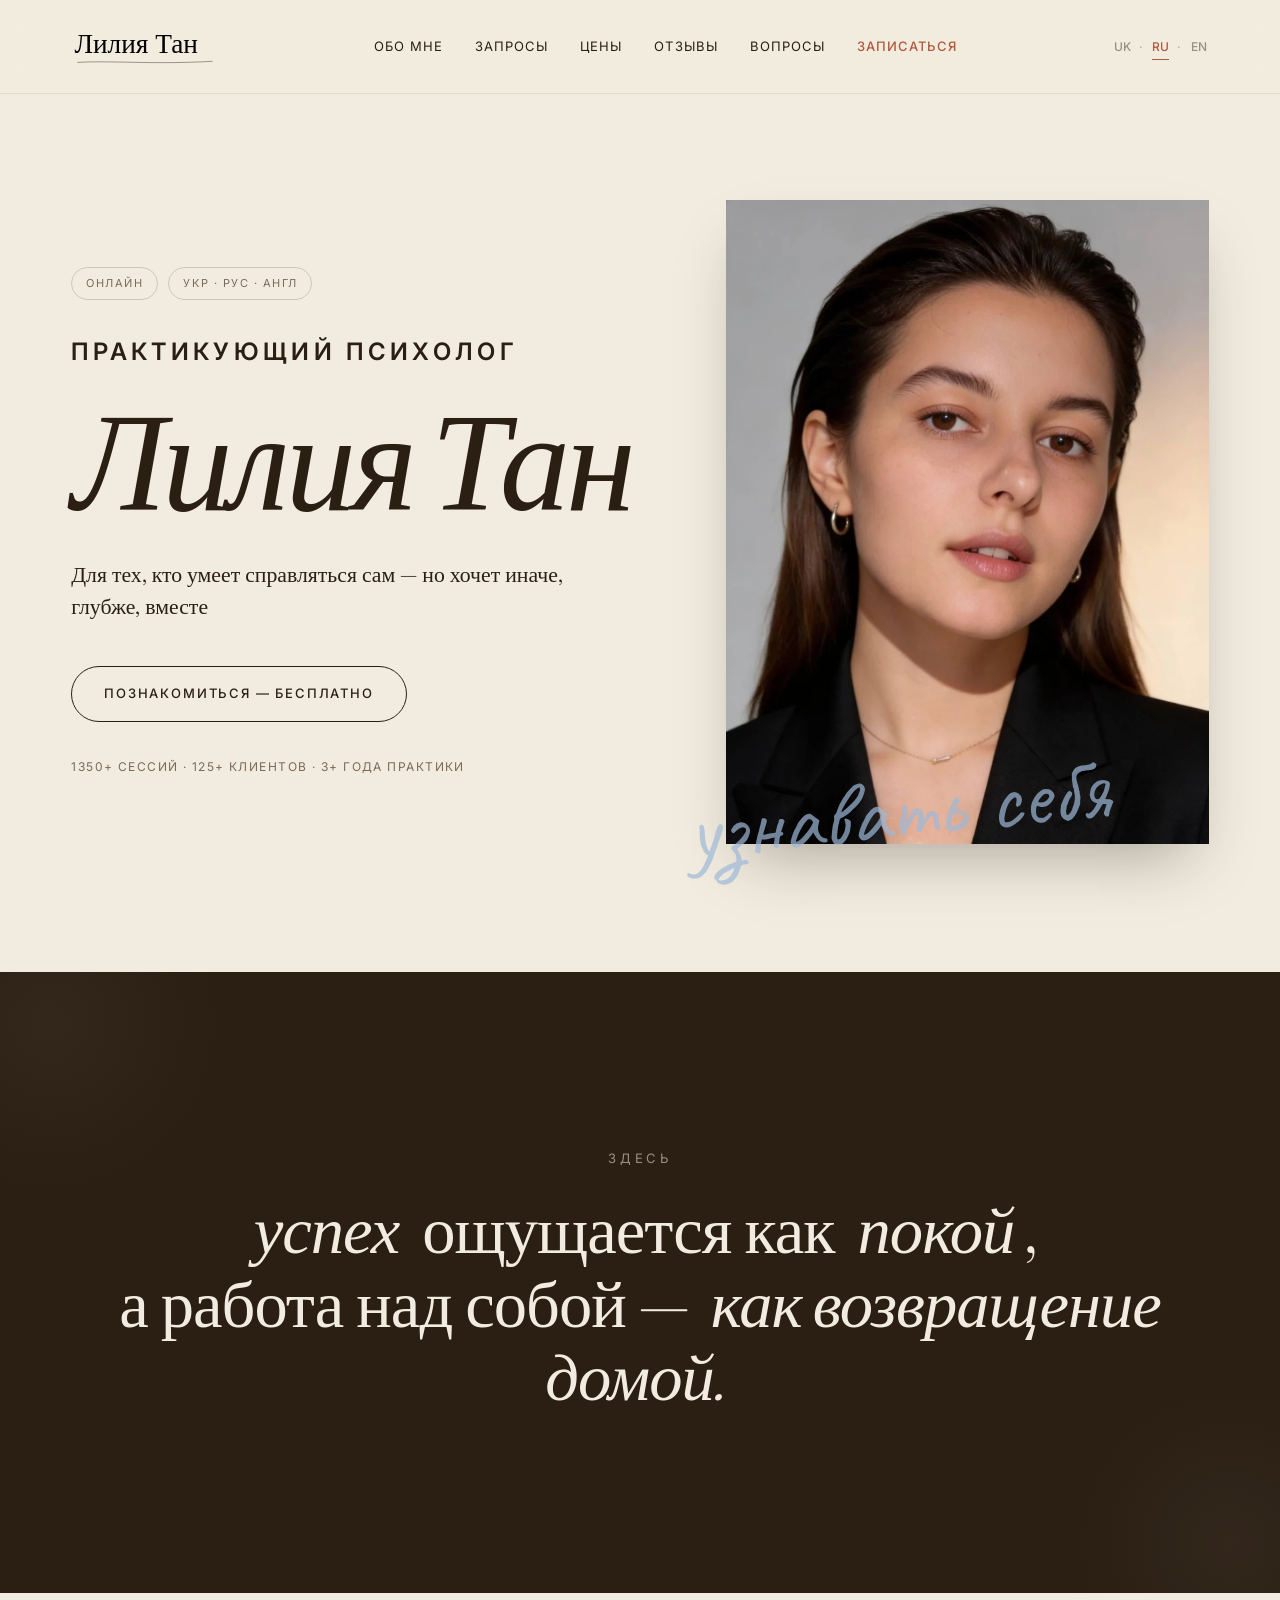
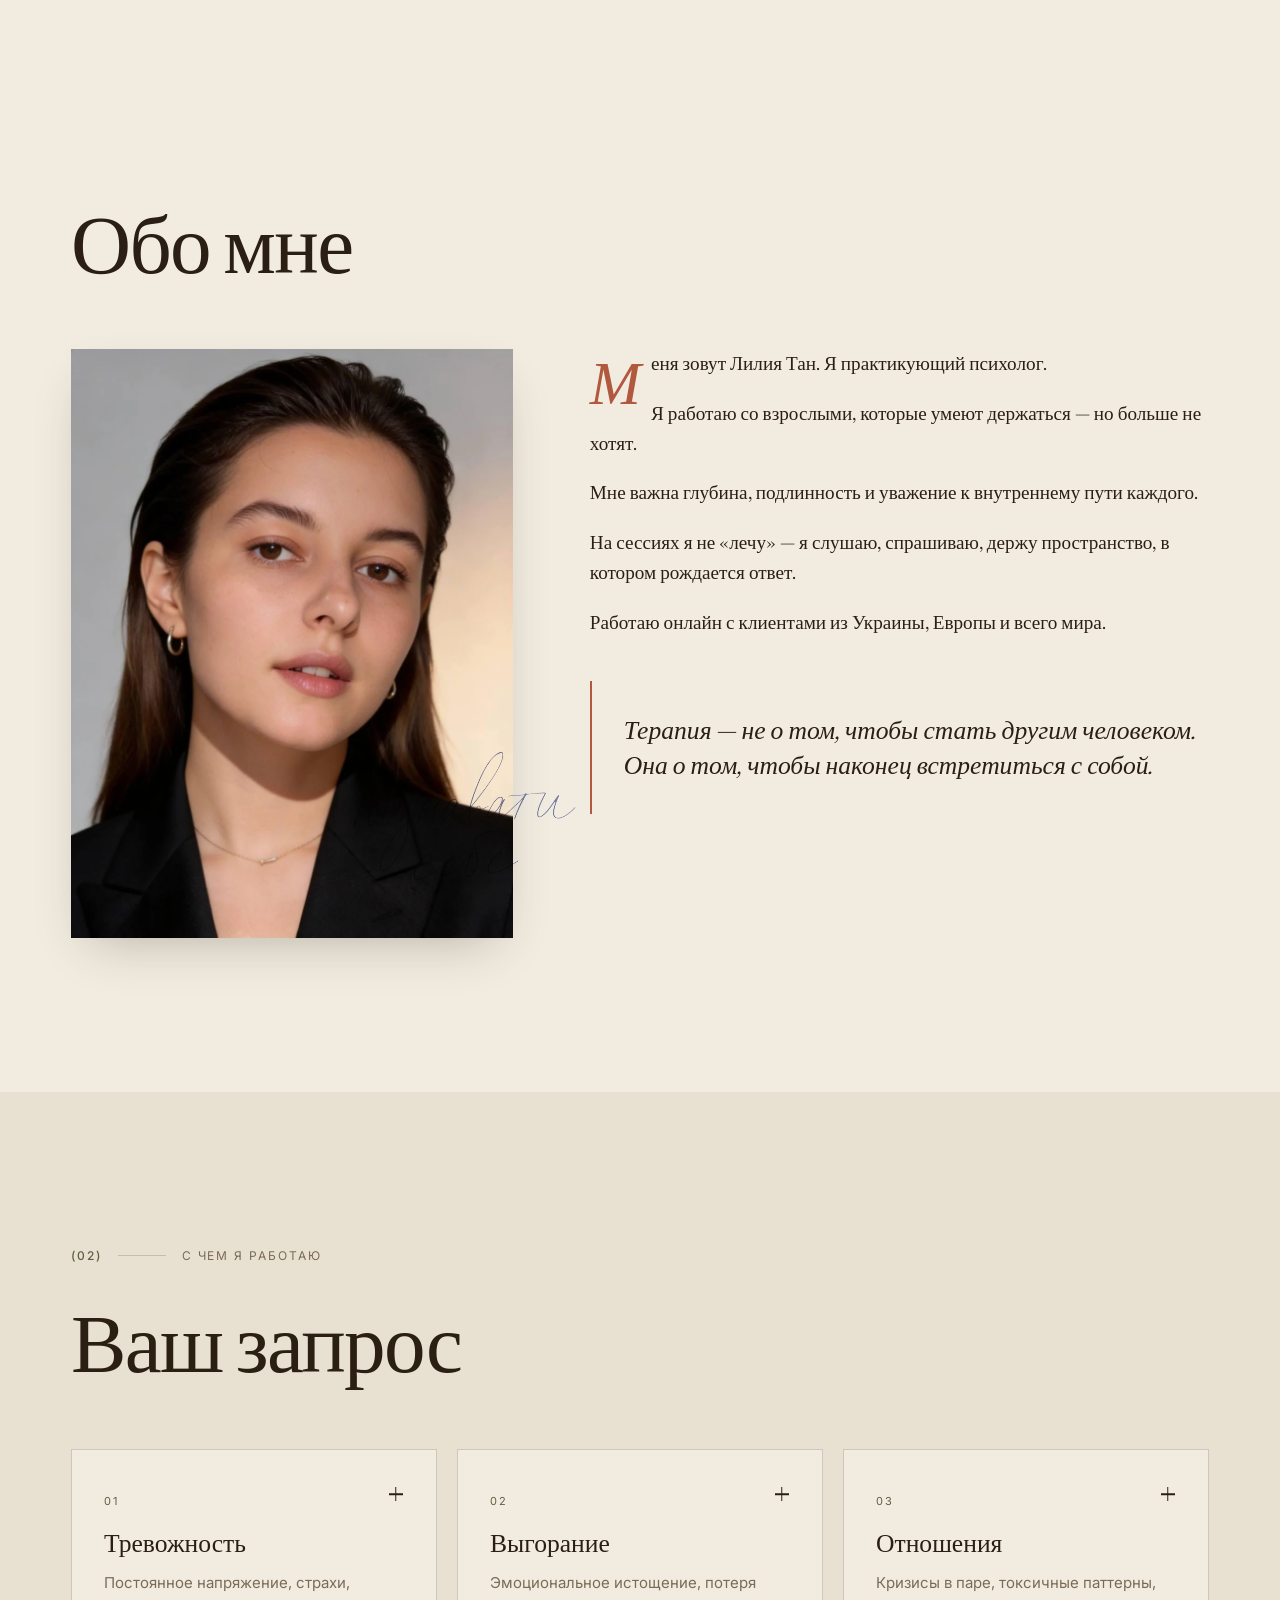
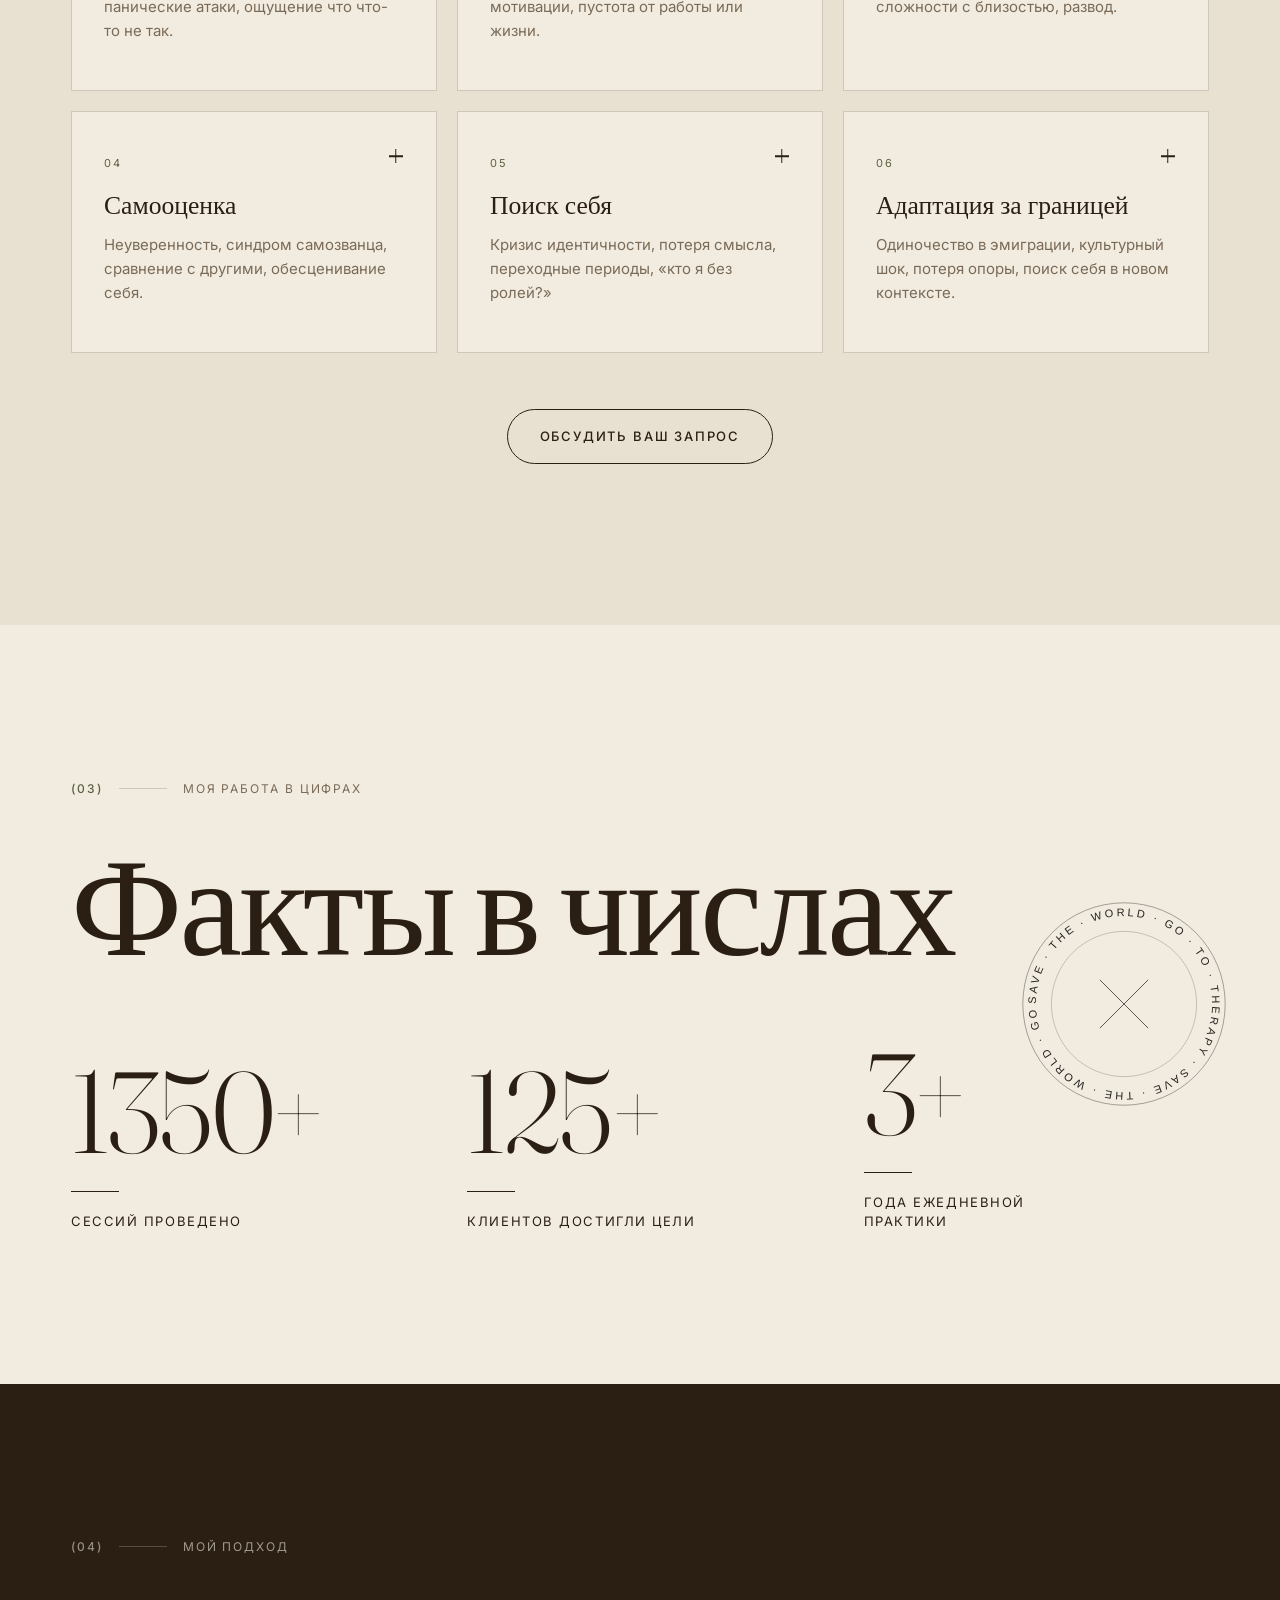
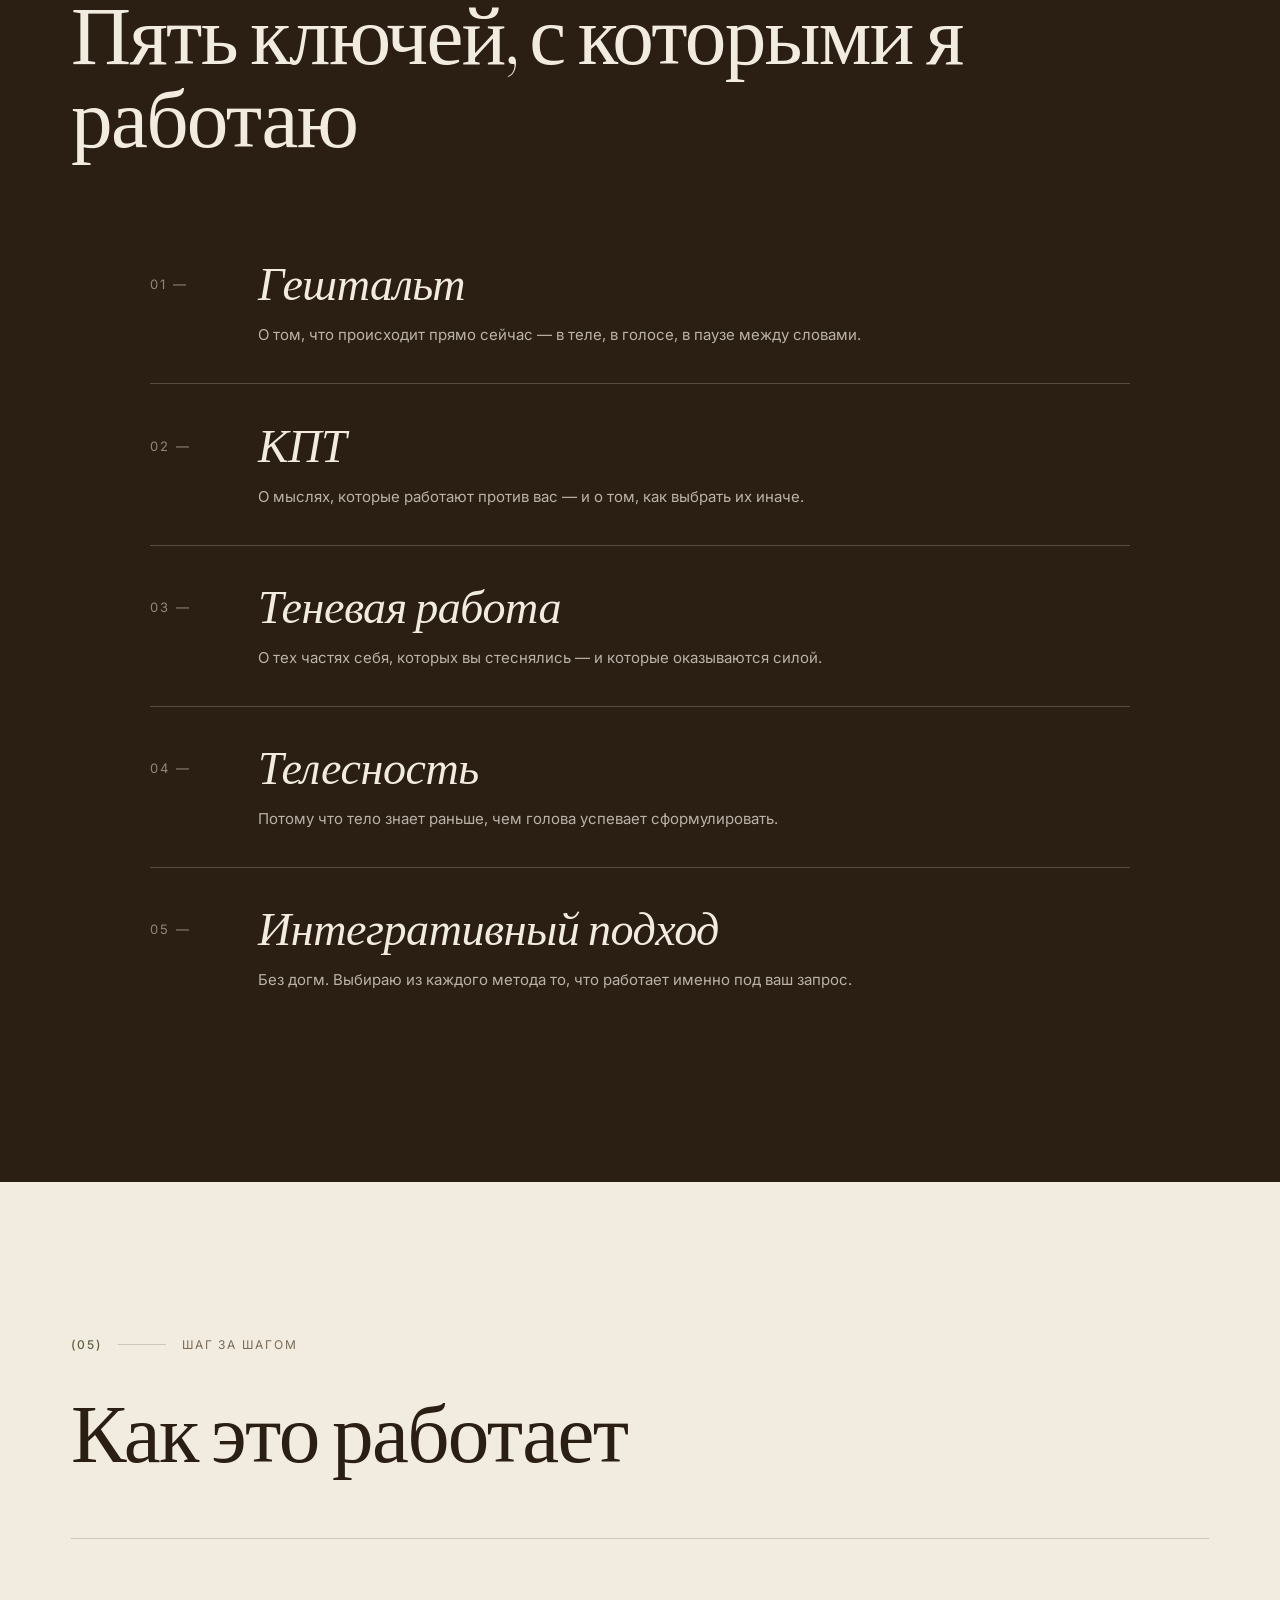
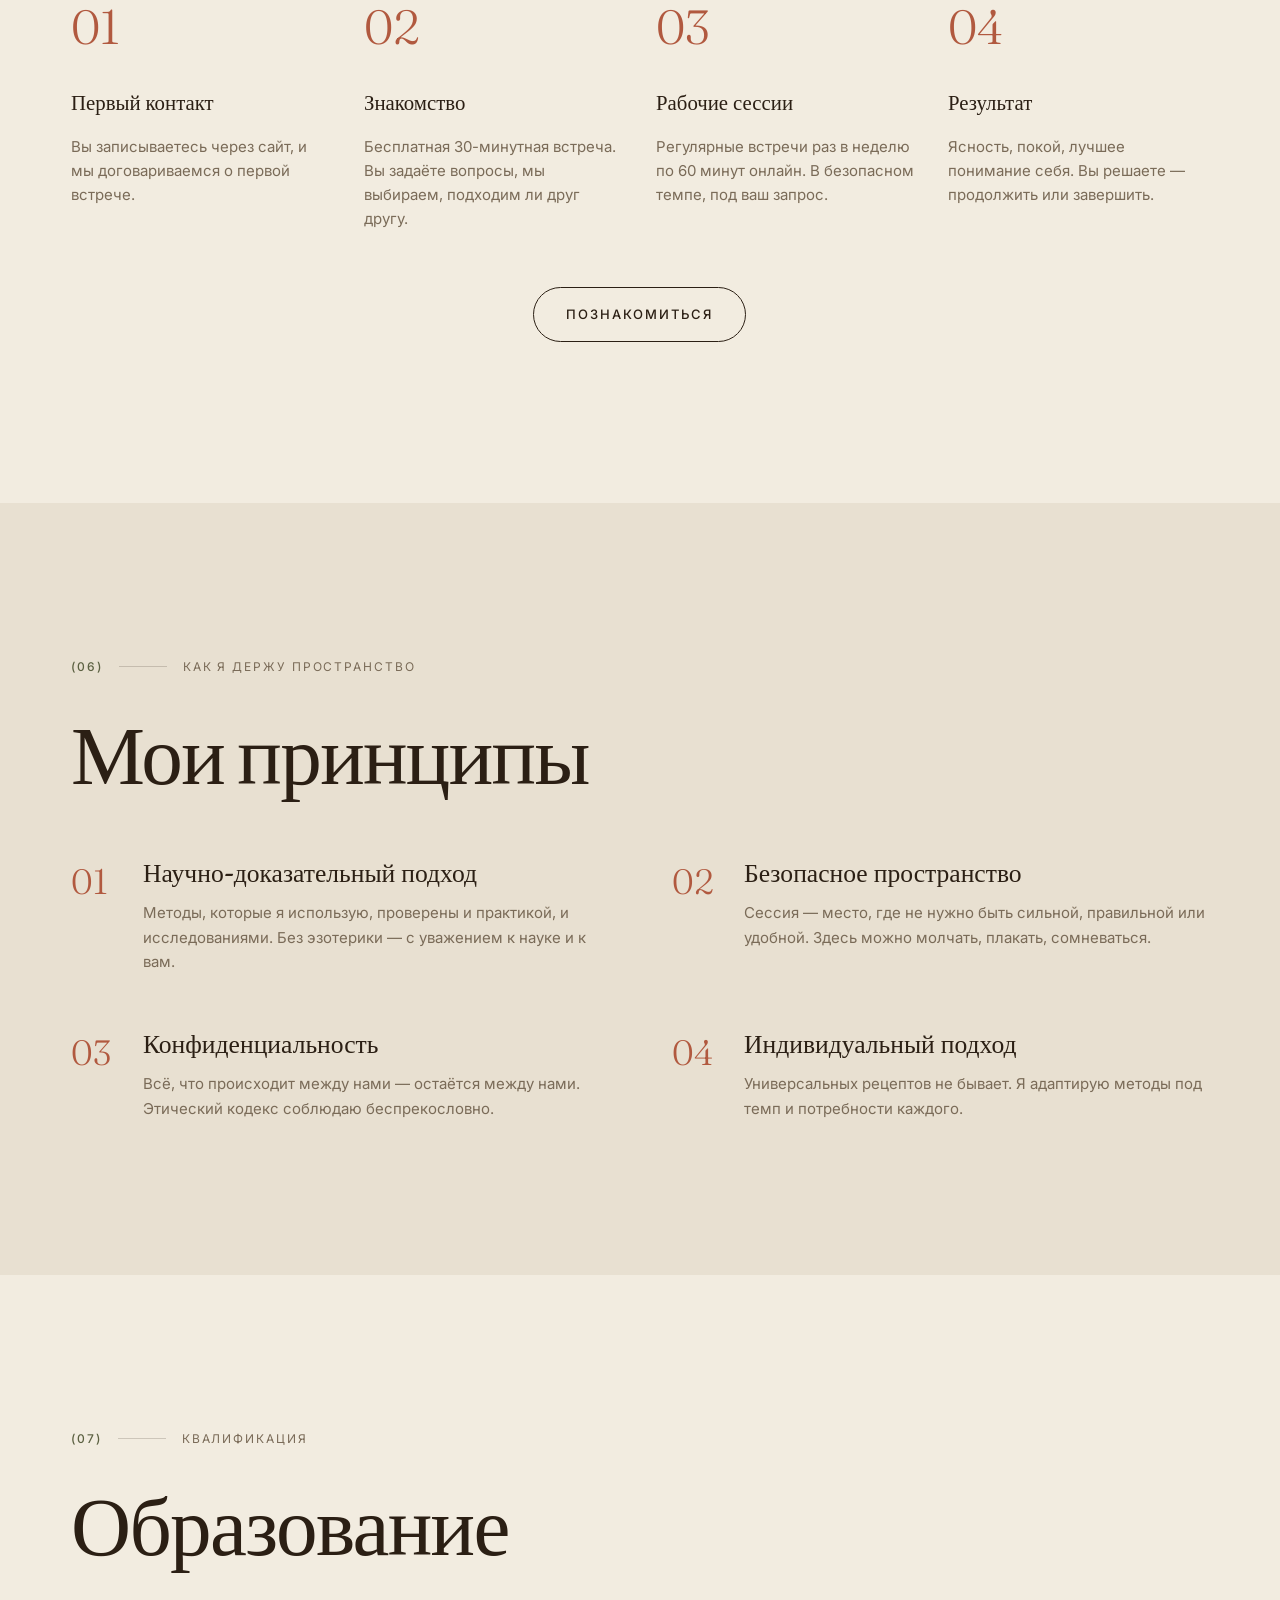
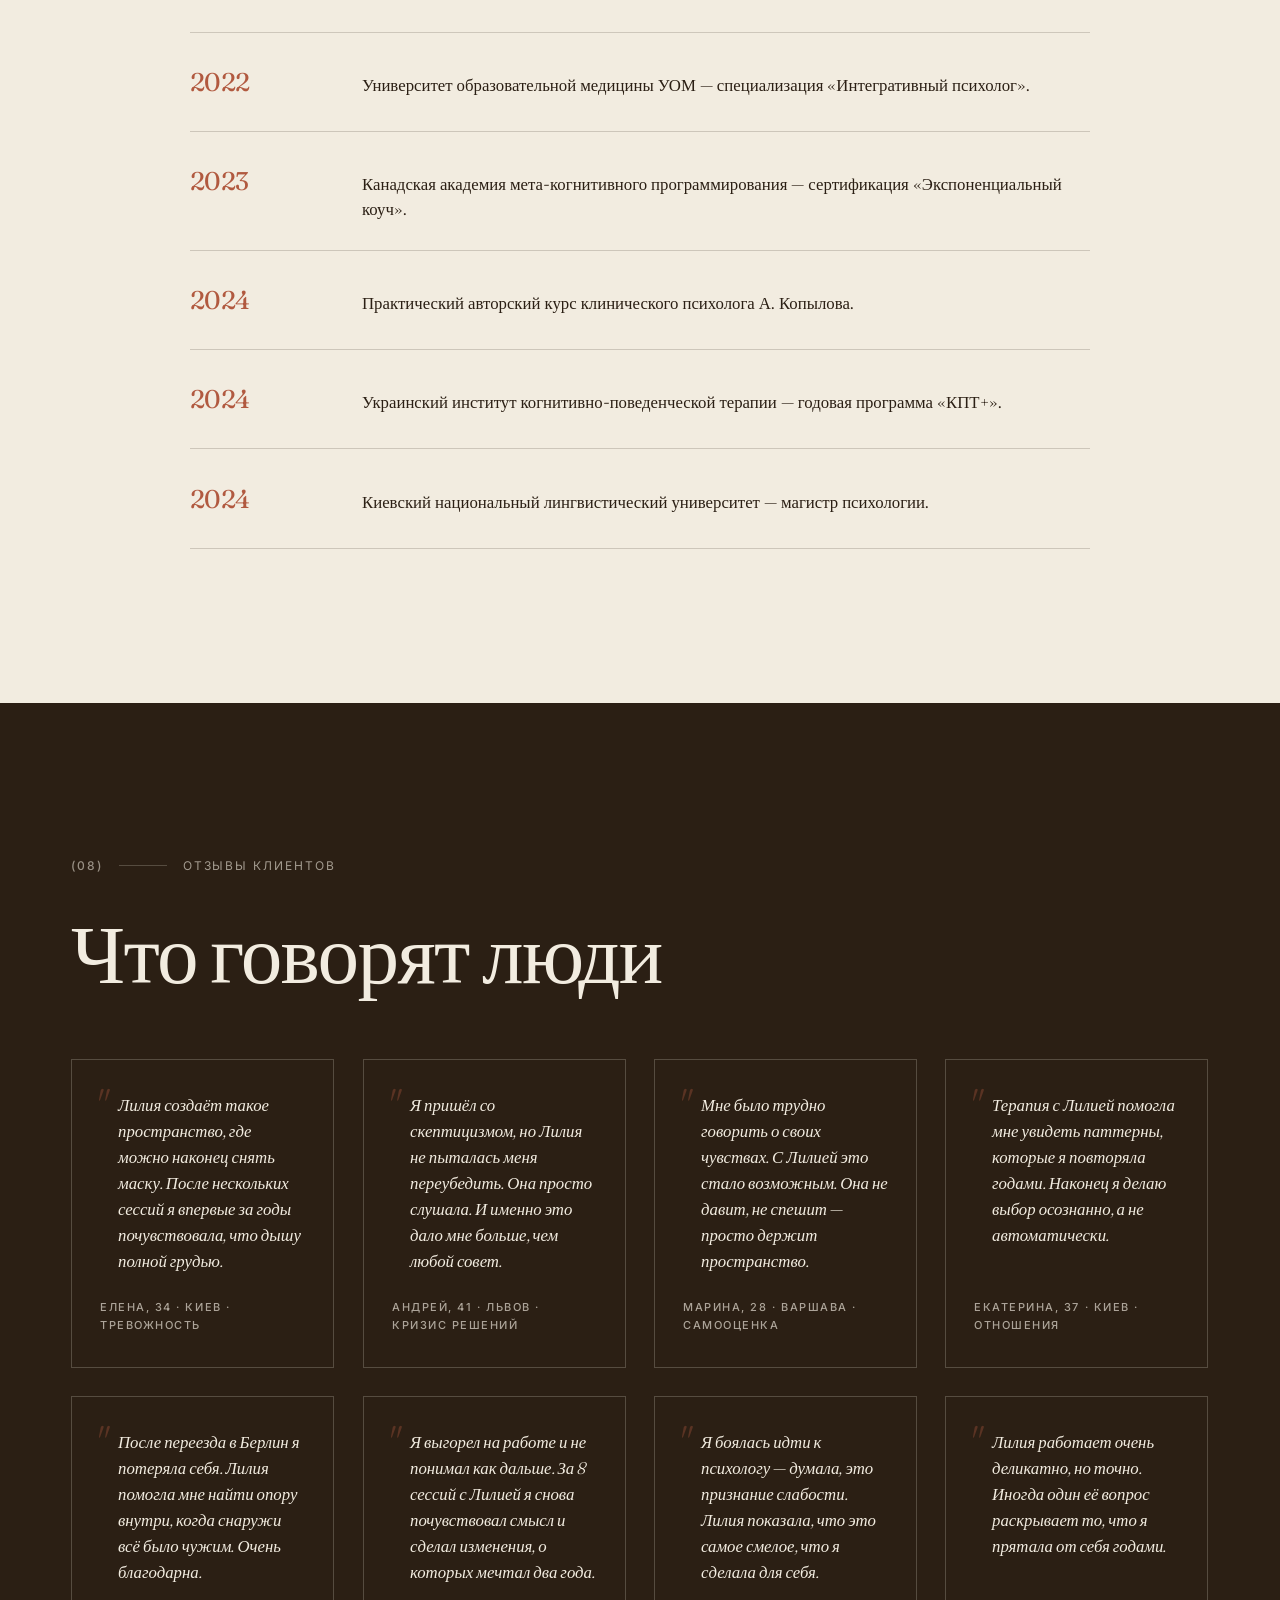
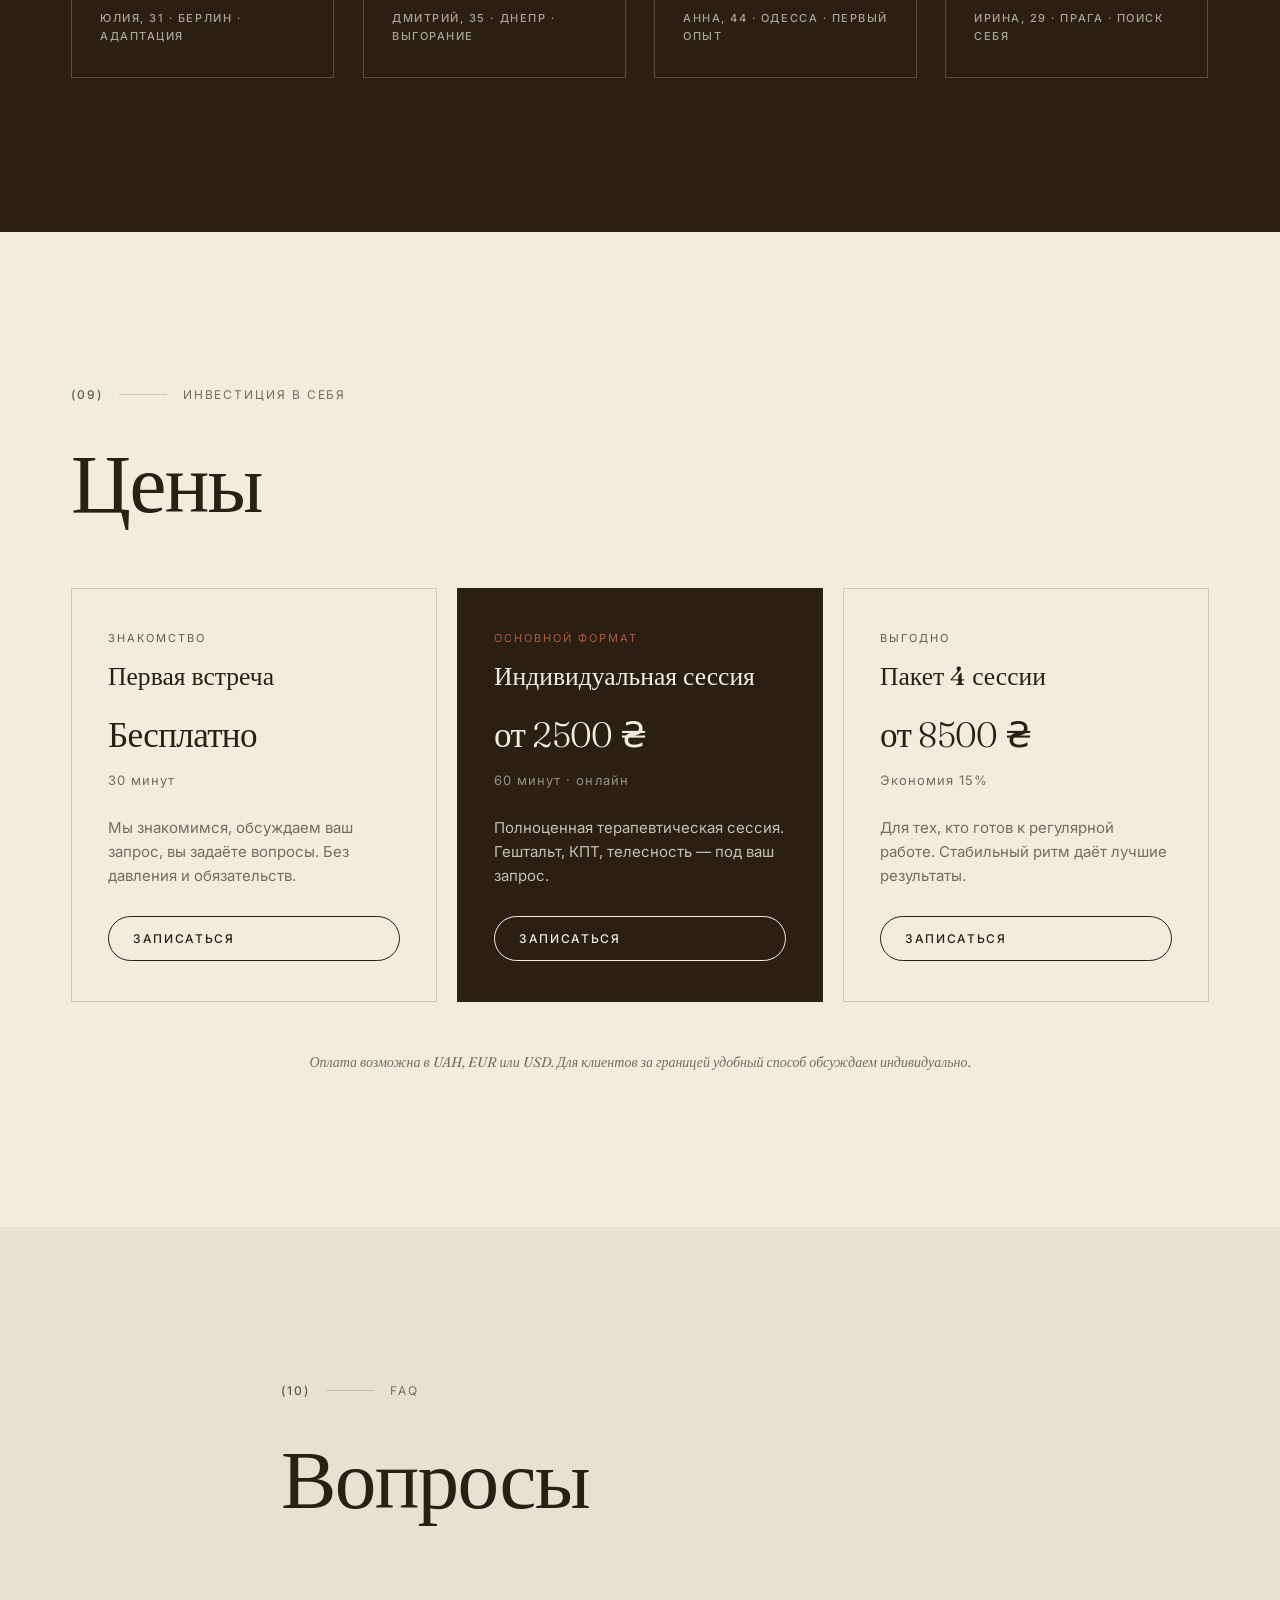
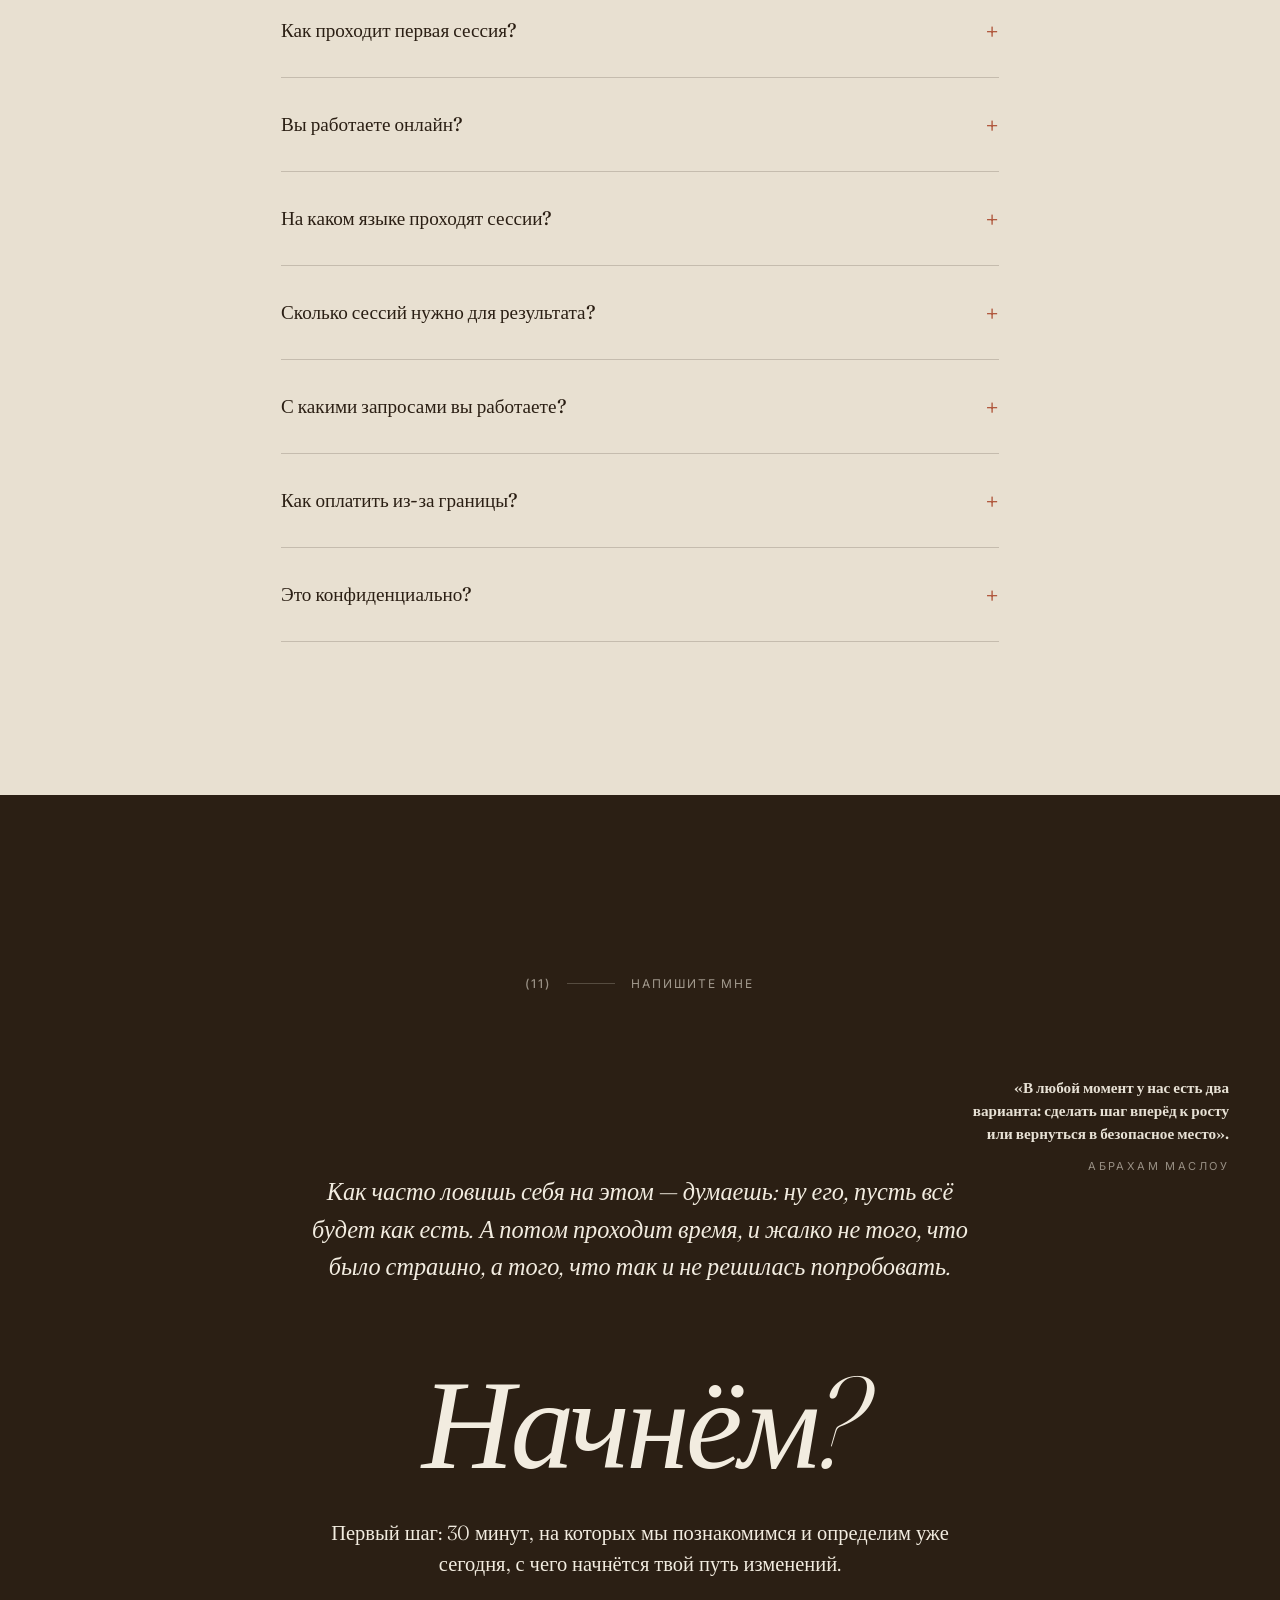
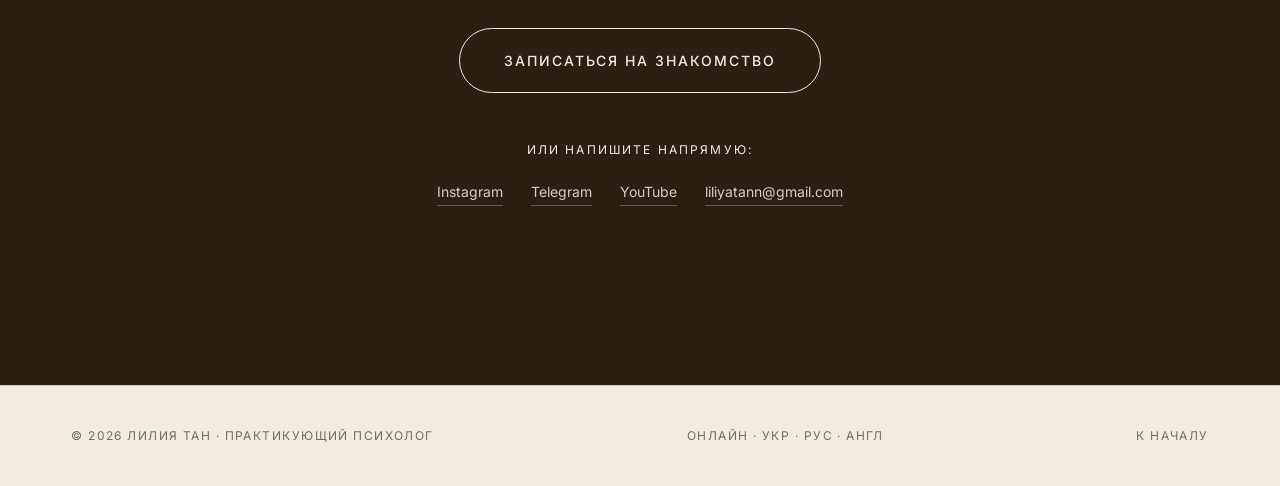
==== index.html @ 52b2c533 "contact + topics + hero + stamp: bold quote lower, expandable topic cards, thinner hero script, new " ====
<!DOCTYPE html>
<html lang="ru">
<head>
  <meta charset="UTF-8">
  <meta name="viewport" content="width=device-width, initial-scale=1.0">
  <title data-i18n="meta.title">Лилия Тан — Психолог | Онлайн-консультации</title>
  <meta name="description" data-i18n-attr="content" data-i18n="meta.description" content="">
  <meta property="og:title" data-i18n-attr="content" data-i18n="meta.title" content="">
  <meta property="og:description" data-i18n-attr="content" data-i18n="meta.description" content="">
  <meta property="og:image" content="/images/hero-main.webp">
  <link rel="icon" href="data:image/svg+xml,%3Csvg xmlns='http://www.w3.org/2000/svg' viewBox='0 0 64 64'%3E%3Ctext y='52' font-size='52' font-family='Caveat,cursive'%3EЛТ%3C/text%3E%3C/svg%3E">
  <link rel="preconnect" href="https://fonts.googleapis.com">
  <link rel="preconnect" href="https://fonts.gstatic.com" crossorigin>
  <link href="https://fonts.googleapis.com/css2?family=Fraunces:ital,opsz,wght@0,9..144,300;0,9..144,400;0,9..144,500;0,9..144,700;0,9..144,900;1,9..144,300;1,9..144,400;1,9..144,500;1,9..144,700&family=Inter:wght@300;400;500;600&family=Caveat:wght@400;500;600&display=swap" rel="stylesheet">
  <link rel="stylesheet" href="styles.css">
</head>
<body>

  <!-- NAVIGATION -->
  <nav class="nav" id="nav">
    <div class="nav-inner">
      <a href="#top" class="nav-logo" aria-label="Liliya Tann">
        <img id="navSignature" src="images/signature-ru.svg" alt="Лилия Тан" width="180" height="56">
      </a>

      <div class="nav-links" id="navLinks">
        <a href="#about" data-i18n="nav.about">Обо мне</a>
        <a href="#topics" data-i18n="nav.topics">Запросы</a>
        <a href="#pricing" data-i18n="nav.pricing">Цены</a>
        <a href="#reviews" data-i18n="nav.reviews">Отзывы</a>
        <a href="#faq" data-i18n="nav.faq">Вопросы</a>
        <a href="#contact" class="nav-cta" data-i18n="nav.cta">Записаться</a>
      </div>

      <div class="nav-right">
        <div class="lang-switch" role="group" aria-label="Language">
          <button class="lang-btn" data-lang="uk">UK</button>
          <span class="lang-sep">·</span>
          <button class="lang-btn" data-lang="ru">RU</button>
          <span class="lang-sep">·</span>
          <button class="lang-btn" data-lang="en">EN</button>
        </div>
        <button class="nav-toggle" id="navToggle" aria-label="Menu">
          <span></span><span></span>
        </button>
      </div>
    </div>
  </nav>

  <!-- HERO -->
  <header class="hero" id="top">
    <div class="hero-inner">
      <div class="hero-text">
        <div class="hero-badges">
          <span class="badge" data-i18n="hero.badge.online">Онлайн</span>
          <span class="badge" data-i18n="hero.badge.langs">Укр · Рус · Англ</span>
        </div>
        <div class="eyebrow" data-i18n="hero.eyebrow">Практикующий психолог</div>
        <h1 class="hero-name"><span data-i18n="hero.name">Лилия Тан</span></h1>
        <p class="hero-tagline" data-i18n="hero.tagline">Для тех, кто умеет справляться сам — но хочет иначе, глубже, вместе</p>
        <a href="https://calendly.com/liliyatann/book_me_session" target="_blank" rel="noopener" class="btn-primary" data-i18n="hero.cta">Познакомиться — бесплатно</a>
        <div class="hero-trust" data-i18n="hero.trust">1350+ сессий · 125+ клиентов · 3+ года практики</div>
      </div>
      <div class="hero-visual">
        <div class="hero-img-wrap">
          <img src="images/hero-main.webp" alt="Лилия Тан" class="hero-img" loading="eager">
          <span class="hero-script" data-i18n="hero.handwritten">узнавать себя</span>
        </div>
      </div>
    </div>
  </header>

  <!-- MANIFESTO (espresso) -->
  <section class="manifesto" aria-label="Manifesto">
    <div class="manifesto-inner reveal">
      <p class="manifesto-body">
        <span class="mf-pre" data-i18n="manifesto.pre">Здесь</span>
        <em class="mf-em" data-i18n="manifesto.line1">успех</em>
        <span data-i18n="manifesto.line2">ощущается как</span>
        <em class="mf-em" data-i18n="manifesto.line3">покой</em>,<br>
        <span data-i18n="manifesto.line4">а работа над собой —</span>
        <em class="mf-em" data-i18n="manifesto.line5">как возвращение домой.</em>
      </p>
    </div>
  </section>

  <!-- (01) ABOUT -->
  <section class="section" id="about">
    <div class="container">
      <div class="section-head reveal">
        <span class="sec-num" data-i18n="about.num">(01)</span>
        <span class="sec-line"></span>
        <span class="sec-label" data-i18n="about.label">Знакомство</span>
      </div>
      <h2 class="sec-title reveal" data-i18n="about.title">Обо мне</h2>

      <div class="about-grid reveal">
        <div class="about-portrait">
          <img src="images/hero-main.webp" alt="Лилия Тан" loading="lazy" class="about-portrait-img">
          <img src="images/handwritten.webp" alt="" class="about-handwritten" loading="lazy" aria-hidden="true">
        </div>
        <div class="about-copy">
          <p data-i18n="about.p1">Меня зовут Лилия Тан. Я практикующий психолог.</p>
          <p data-i18n="about.p2">Я работаю со взрослыми, которые умеют держаться — но больше не хотят.</p>
          <p data-i18n="about.p3">Мне важна глубина, подлинность и уважение к внутреннему пути каждого.</p>
          <p data-i18n="about.p4">На сессиях я не «лечу» — я слушаю, спрашиваю, держу пространство, в котором рождается ответ.</p>
          <p data-i18n="about.p5">Работаю онлайн с клиентами из Украины, Европы и всего мира.</p>

          <blockquote class="about-quote">
            <span data-i18n="about.quote">Терапия — не о том, чтобы стать другим человеком. Она о том, чтобы наконец встретиться с собой.</span>
          </blockquote>
        </div>
      </div>
    </div>
  </section>

  <!-- (02) TOPICS -->
  <section class="section section-soft" id="topics">
    <div class="container">
      <div class="section-head reveal">
        <span class="sec-num" data-i18n="topics.num">(02)</span>
        <span class="sec-line"></span>
        <span class="sec-label" data-i18n="topics.label">С чем я работаю</span>
      </div>
      <h2 class="sec-title reveal" data-i18n="topics.title">Ваш запрос</h2>

      <div class="bento">
        <details class="bento-card reveal">
          <summary class="bento-summary">
            <span class="bento-num">01</span>
            <span class="bento-toggle" aria-hidden="true"></span>
            <h3 data-i18n="topics.1.title">Тревожность</h3>
            <p class="bento-desc" data-i18n="topics.1.text">Постоянное напряжение, страхи, панические атаки, ощущение что что-то не так.</p>
          </summary>
          <ul class="bento-pains">
            <li data-i18n="topics.1.p.1">постоянная тревога</li>
            <li data-i18n="topics.1.p.2">страх перед будущим</li>
            <li data-i18n="topics.1.p.3">бессонница и тревожные мысли</li>
            <li data-i18n="topics.1.p.4">панические атаки</li>
            <li data-i18n="topics.1.p.5">тело в постоянном напряжении</li>
            <li data-i18n="topics.1.p.6">невозможность расслабиться</li>
          </ul>
        </details>
        <details class="bento-card reveal">
          <summary class="bento-summary">
            <span class="bento-num">02</span>
            <span class="bento-toggle" aria-hidden="true"></span>
            <h3 data-i18n="topics.2.title">Выгорание</h3>
            <p class="bento-desc" data-i18n="topics.2.text">Эмоциональное истощение, потеря мотивации, пустота от работы или жизни.</p>
          </summary>
          <ul class="bento-pains">
            <li data-i18n="topics.2.p.1">эмоциональное истощение</li>
            <li data-i18n="topics.2.p.2">апатия и потеря смысла</li>
            <li data-i18n="topics.2.p.3">циничное отношение к работе</li>
            <li data-i18n="topics.2.p.4">ощущение внутренней пустоты</li>
            <li data-i18n="topics.2.p.5">нет сил даже на отдых</li>
            <li data-i18n="topics.2.p.6">раздражительность к близким</li>
          </ul>
        </details>
        <details class="bento-card reveal">
          <summary class="bento-summary">
            <span class="bento-num">03</span>
            <span class="bento-toggle" aria-hidden="true"></span>
            <h3 data-i18n="topics.3.title">Отношения</h3>
            <p class="bento-desc" data-i18n="topics.3.text">Кризисы в паре, токсичные паттерны, сложности с близостью, развод.</p>
          </summary>
          <ul class="bento-pains">
            <li data-i18n="topics.3.p.1">конфликты без разрешения</li>
            <li data-i18n="topics.3.p.2">токсичные паттерны</li>
            <li data-i18n="topics.3.p.3">страх близости</li>
            <li data-i18n="topics.3.p.4">ревность и недоверие</li>
            <li data-i18n="topics.3.p.5">одиночество рядом с партнёром</li>
            <li data-i18n="topics.3.p.6">непонимание и дистанция</li>
          </ul>
        </details>
        <details class="bento-card reveal">
          <summary class="bento-summary">
            <span class="bento-num">04</span>
            <span class="bento-toggle" aria-hidden="true"></span>
            <h3 data-i18n="topics.4.title">Самооценка</h3>
            <p class="bento-desc" data-i18n="topics.4.text">Неуверенность, синдром самозванца, сравнение с другими, обесценивание себя.</p>
          </summary>
          <ul class="bento-pains">
            <li data-i18n="topics.4.p.1">синдром хорошей девочки</li>
            <li data-i18n="topics.4.p.2">нестабильная самооценка</li>
            <li data-i18n="topics.4.p.3">постоянное сравнение с другими</li>
            <li data-i18n="topics.4.p.4">стыд за себя</li>
            <li data-i18n="topics.4.p.5">непринятие себя</li>
            <li data-i18n="topics.4.p.6">отсутствие веры в свои возможности</li>
          </ul>
        </details>
        <details class="bento-card reveal">
          <summary class="bento-summary">
            <span class="bento-num">05</span>
            <span class="bento-toggle" aria-hidden="true"></span>
            <h3 data-i18n="topics.5.title">Поиск себя</h3>
            <p class="bento-desc" data-i18n="topics.5.text">Кризис идентичности, потеря смысла, переходные периоды, «кто я без ролей?»</p>
          </summary>
          <ul class="bento-pains">
            <li data-i18n="topics.5.p.1">кризис идентичности</li>
            <li data-i18n="topics.5.p.2">«кто я без ролей?»</li>
            <li data-i18n="topics.5.p.3">потеря смысла жизни</li>
            <li data-i18n="topics.5.p.4">страх перемен</li>
            <li data-i18n="topics.5.p.5">растерянность в выборе</li>
            <li data-i18n="topics.5.p.6">потеря контакта с собой</li>
          </ul>
        </details>
        <details class="bento-card reveal">
          <summary class="bento-summary">
            <span class="bento-num">06</span>
            <span class="bento-toggle" aria-hidden="true"></span>
            <h3 data-i18n="topics.6.title">Адаптация за границей</h3>
            <p class="bento-desc" data-i18n="topics.6.text">Одиночество в эмиграции, культурный шок, потеря опоры, поиск себя в новом контексте.</p>
          </summary>
          <ul class="bento-pains">
            <li data-i18n="topics.6.p.1">чувство одиночества</li>
            <li data-i18n="topics.6.p.2">потеря идентичности</li>
            <li data-i18n="topics.6.p.3">растерянность</li>
            <li data-i18n="topics.6.p.4">паника</li>
          </ul>
        </details>
      </div>

      <div class="center-cta reveal">
        <a href="https://calendly.com/liliyatann/book_me_session" target="_blank" rel="noopener" class="btn-primary" data-i18n="topics.cta">Обсудить ваш запрос</a>
      </div>
    </div>
  </section>

  <!-- (03) STATS -->
  <section class="section stats" aria-label="Stats">
    <div class="container stats-container">
      <div class="section-head reveal">
        <span class="sec-num" data-i18n="stats.num">(03)</span>
        <span class="sec-line"></span>
        <span class="sec-label" data-i18n="stats.label">Моя работа в цифрах</span>
      </div>
      <h2 class="sec-title sec-title-xl reveal" data-i18n="stats.title">Факты в числах</h2>

      <div class="stats-grid reveal">
        <div class="stat">
          <div class="stat-num" data-i18n="stats.n1">1350+</div>
          <div class="stat-rule"></div>
          <div class="stat-label" data-i18n="stats.l1">Сессий проведено</div>
        </div>
        <div class="stat">
          <div class="stat-num" data-i18n="stats.n2">125+</div>
          <div class="stat-rule"></div>
          <div class="stat-label" data-i18n="stats.l2">Клиентов достигли цели</div>
        </div>
        <div class="stat">
          <div class="stat-num" data-i18n="stats.n3">3+</div>
          <div class="stat-rule"></div>
          <div class="stat-label" data-i18n="stats.l3">Года ежедневной практики</div>
        </div>
      </div>

      <div class="stamp" aria-hidden="true">
        <img src="images/stamp.svg" alt="">
      </div>
    </div>
  </section>

  <!-- (04) APPROACH (espresso) -->
  <section class="section dark" id="approach">
    <div class="container">
      <div class="section-head reveal">
        <span class="sec-num" data-i18n="approach.num">(04)</span>
        <span class="sec-line"></span>
        <span class="sec-label" data-i18n="approach.label">Мой подход</span>
      </div>
      <h2 class="sec-title reveal" data-i18n="approach.title">Пять ключей, с которыми я работаю</h2>

      <ol class="approach-list">
        <li class="approach-item reveal">
          <span class="app-idx">01 —</span>
          <em class="app-name" data-i18n="approach.1.name">Гештальт</em>
          <p class="app-text" data-i18n="approach.1.text">О том, что происходит прямо сейчас — в теле, в голосе, в паузе между словами.</p>
        </li>
        <li class="approach-item reveal">
          <span class="app-idx">02 —</span>
          <em class="app-name" data-i18n="approach.2.name">КПТ</em>
          <p class="app-text" data-i18n="approach.2.text">О мыслях, которые работают против вас — и о том, как выбрать их иначе.</p>
        </li>
        <li class="approach-item reveal">
          <span class="app-idx">03 —</span>
          <em class="app-name" data-i18n="approach.3.name">Теневая работа</em>
          <p class="app-text" data-i18n="approach.3.text">О тех частях себя, которых вы стеснялись — и которые оказываются силой.</p>
        </li>
        <li class="approach-item reveal">
          <span class="app-idx">04 —</span>
          <em class="app-name" data-i18n="approach.4.name">Телесность</em>
          <p class="app-text" data-i18n="approach.4.text">Потому что тело знает раньше, чем голова успевает сформулировать.</p>
        </li>
        <li class="approach-item reveal">
          <span class="app-idx">05 —</span>
          <em class="app-name" data-i18n="approach.5.name">Интегративный подход</em>
          <p class="app-text" data-i18n="approach.5.text">Без догм. Выбираю из каждого метода то, что работает именно под ваш запрос.</p>
        </li>
      </ol>
    </div>
  </section>

  <!-- (05) STEPS -->
  <section class="section" id="howit">
    <div class="container">
      <div class="section-head reveal">
        <span class="sec-num" data-i18n="steps.num">(05)</span>
        <span class="sec-line"></span>
        <span class="sec-label" data-i18n="steps.label">Шаг за шагом</span>
      </div>
      <h2 class="sec-title reveal" data-i18n="steps.title">Как это работает</h2>

      <div class="steps">
        <div class="step reveal">
          <div class="step-num">01</div>
          <div class="step-title" data-i18n="steps.1.t">Первый контакт</div>
          <p data-i18n="steps.1.d">Вы записываетесь через сайт, и мы договариваемся о первой встрече.</p>
        </div>
        <div class="step reveal">
          <div class="step-num">02</div>
          <div class="step-title" data-i18n="steps.2.t">Знакомство</div>
          <p data-i18n="steps.2.d">Бесплатная 30-минутная встреча. Вы задаёте вопросы, мы выбираем, подходим ли друг другу.</p>
        </div>
        <div class="step reveal">
          <div class="step-num">03</div>
          <div class="step-title" data-i18n="steps.3.t">Рабочие сессии</div>
          <p data-i18n="steps.3.d">Регулярные встречи раз в неделю по 60 минут онлайн.</p>
        </div>
        <div class="step reveal">
          <div class="step-num">04</div>
          <div class="step-title" data-i18n="steps.4.t">Результат</div>
          <p data-i18n="steps.4.d">Ясность, покой, лучшее понимание себя. Вы решаете — продолжить или завершить.</p>
        </div>
      </div>

      <div class="center-cta reveal">
        <a href="https://calendly.com/liliyatann/book_me_session" target="_blank" rel="noopener" class="btn-primary" data-i18n="steps.cta">Познакомиться</a>
      </div>
    </div>
  </section>

  <!-- (06) PRINCIPLES -->
  <section class="section section-soft" id="principles">
    <div class="container">
      <div class="section-head reveal">
        <span class="sec-num" data-i18n="principles.num">(06)</span>
        <span class="sec-line"></span>
        <span class="sec-label" data-i18n="principles.label">Как я держу пространство</span>
      </div>
      <h2 class="sec-title reveal" data-i18n="principles.title">Мои принципы</h2>

      <div class="principles">
        <div class="principle reveal">
          <div class="p-num">01</div>
          <h3 data-i18n="principles.1.t">Научно-доказательный подход</h3>
          <p data-i18n="principles.1.d">Методы, которые я использую, проверены и практикой, и исследованиями. Без эзотерики — с уважением к науке и к вам.</p>
        </div>
        <div class="principle reveal">
          <div class="p-num">02</div>
          <h3 data-i18n="principles.2.t">Безопасное пространство</h3>
          <p data-i18n="principles.2.d">Сессия — место, где не нужно быть сильной, правильной или удобной. Здесь можно молчать, плакать, сомневаться.</p>
        </div>
        <div class="principle reveal">
          <div class="p-num">03</div>
          <h3 data-i18n="principles.3.t">Конфиденциальность</h3>
          <p data-i18n="principles.3.d">Всё, что происходит между нами — остаётся между нами. Этический кодекс соблюдаю беспрекословно.</p>
        </div>
        <div class="principle reveal">
          <div class="p-num">04</div>
          <h3 data-i18n="principles.4.t">Индивидуальный подход</h3>
          <p data-i18n="principles.4.d">Универсальных рецептов не бывает. Я адаптирую методы под темп и потребности каждого.</p>
        </div>
      </div>
    </div>
  </section>

  <!-- (07) EDUCATION -->
  <section class="section" id="education">
    <div class="container">
      <div class="section-head reveal">
        <span class="sec-num" data-i18n="edu.num">(07)</span>
        <span class="sec-line"></span>
        <span class="sec-label" data-i18n="edu.label">Квалификация</span>
      </div>
      <h2 class="sec-title reveal" data-i18n="edu.title">Образование</h2>

      <ul class="edu-timeline">
        <li class="edu reveal">
          <span class="edu-y" data-i18n="edu.1.y">2022</span>
          <span class="edu-d" data-i18n="edu.1.d">Университет образовательной медицины УОМ — специализация «Интегративный психолог».</span>
        </li>
        <li class="edu reveal">
          <span class="edu-y" data-i18n="edu.2.y">2023</span>
          <span class="edu-d" data-i18n="edu.2.d">Канадская академия мета-когнитивного программирования — сертификация «Экспоненциальный коуч».</span>
        </li>
        <li class="edu reveal">
          <span class="edu-y" data-i18n="edu.3.y">2024</span>
          <span class="edu-d" data-i18n="edu.3.d">Практический авторский курс клинического психолога А. Копылова.</span>
        </li>
        <li class="edu reveal">
          <span class="edu-y" data-i18n="edu.4.y">2024</span>
          <span class="edu-d" data-i18n="edu.4.d">Украинский институт когнитивно-поведенческой терапии — годовая программа «КПТ+».</span>
        </li>
        <li class="edu reveal">
          <span class="edu-y" data-i18n="edu.5.y">2024</span>
          <span class="edu-d" data-i18n="edu.5.d">Киевский национальный лингвистический университет — магистр психологии.</span>
        </li>
      </ul>
    </div>
  </section>

  <!-- (08) REVIEWS -->
  <section class="section dark" id="reviews">
    <div class="container">
      <div class="section-head reveal">
        <span class="sec-num" data-i18n="reviews.num">(08)</span>
        <span class="sec-line"></span>
        <span class="sec-label" data-i18n="reviews.label">Отзывы клиентов</span>
      </div>
      <h2 class="sec-title reveal" data-i18n="reviews.title">Что говорят люди</h2>

      <div class="reviews">
        <figure class="review reveal"><blockquote data-i18n="reviews.1.q">Лилия создаёт такое пространство, где можно наконец снять маску.</blockquote><figcaption data-i18n="reviews.1.a">Елена, 34 · Киев · тревожность</figcaption></figure>
        <figure class="review reveal"><blockquote data-i18n="reviews.2.q">Я пришёл со скептицизмом, но Лилия не пыталась меня переубедить.</blockquote><figcaption data-i18n="reviews.2.a">Андрей, 41 · Львов · кризис решений</figcaption></figure>
        <figure class="review reveal"><blockquote data-i18n="reviews.3.q">Мне было трудно говорить о своих чувствах. С Лилией это стало возможным.</blockquote><figcaption data-i18n="reviews.3.a">Марина, 28 · Варшава · самооценка</figcaption></figure>
        <figure class="review reveal"><blockquote data-i18n="reviews.4.q">Терапия с Лилией помогла мне увидеть паттерны, которые я повторяла годами.</blockquote><figcaption data-i18n="reviews.4.a">Екатерина, 37 · Киев · отношения</figcaption></figure>
        <figure class="review reveal"><blockquote data-i18n="reviews.5.q">После переезда в Берлин я потеряла себя. Лилия помогла мне найти опору внутри.</blockquote><figcaption data-i18n="reviews.5.a">Юлия, 31 · Берлин · адаптация</figcaption></figure>
        <figure class="review reveal"><blockquote data-i18n="reviews.6.q">Я выгорел на работе и не понимал как дальше. За 8 сессий я снова почувствовал смысл.</blockquote><figcaption data-i18n="reviews.6.a">Дмитрий, 35 · Днепр · выгорание</figcaption></figure>
        <figure class="review reveal"><blockquote data-i18n="reviews.7.q">Я боялась идти к психологу — думала, это признание слабости.</blockquote><figcaption data-i18n="reviews.7.a">Анна, 44 · Одесса · первый опыт</figcaption></figure>
        <figure class="review reveal"><blockquote data-i18n="reviews.8.q">Лилия работает очень деликатно, но точно. Одно её вопрос раскрывает то, что я прятала.</blockquote><figcaption data-i18n="reviews.8.a">Ирина, 29 · Прага · поиск себя</figcaption></figure>
      </div>
    </div>
  </section>

  <!-- (09) PRICING -->
  <section class="section" id="pricing">
    <div class="container">
      <div class="section-head reveal">
        <span class="sec-num" data-i18n="pricing.num">(09)</span>
        <span class="sec-line"></span>
        <span class="sec-label" data-i18n="pricing.label">Инвестиция в себя</span>
      </div>
      <h2 class="sec-title reveal" data-i18n="pricing.title">Цены</h2>

      <div class="pricing">
        <article class="price-card reveal">
          <div class="price-tag" data-i18n="pricing.1.tag">Знакомство</div>
          <h3 data-i18n="pricing.1.t">Первая встреча</h3>
          <div class="price-amount" data-i18n="pricing.1.price">Бесплатно</div>
          <div class="price-detail" data-i18n="pricing.1.d">30 минут</div>
          <p data-i18n="pricing.1.text">Мы знакомимся, обсуждаем ваш запрос, вы задаёте вопросы.</p>
          <a href="https://calendly.com/liliyatann/book_me_session" target="_blank" rel="noopener" class="btn-primary btn-sm" data-i18n="pricing.1.cta">Записаться</a>
        </article>
        <article class="price-card featured reveal">
          <div class="price-tag" data-i18n="pricing.2.tag">Основной формат</div>
          <h3 data-i18n="pricing.2.t">Индивидуальная сессия</h3>
          <div class="price-amount" data-i18n="pricing.2.price">от 2500 ₴</div>
          <div class="price-detail" data-i18n="pricing.2.d">60 минут · онлайн</div>
          <p data-i18n="pricing.2.text">Полноценная терапевтическая сессия под ваш запрос.</p>
          <a href="https://calendly.com/liliyatann/book_me_session" target="_blank" rel="noopener" class="btn-primary btn-sm" data-i18n="pricing.2.cta">Записаться</a>
        </article>
        <article class="price-card reveal">
          <div class="price-tag" data-i18n="pricing.3.tag">Выгодно</div>
          <h3 data-i18n="pricing.3.t">Пакет 4 сессии</h3>
          <div class="price-amount" data-i18n="pricing.3.price">от 8500 ₴</div>
          <div class="price-detail" data-i18n="pricing.3.d">Экономия 15%</div>
          <p data-i18n="pricing.3.text">Для тех, кто готов к регулярной работе.</p>
          <a href="https://calendly.com/liliyatann/book_me_session" target="_blank" rel="noopener" class="btn-primary btn-sm" data-i18n="pricing.3.cta">Записаться</a>
        </article>
      </div>

      <p class="pricing-note reveal" data-i18n="pricing.note">Оплата возможна в UAH, EUR или USD. Для клиентов за границей удобный способ обсуждаем индивидуально.</p>
    </div>
  </section>

  <!-- (10) FAQ -->
  <section class="section section-soft" id="faq">
    <div class="container container-narrow">
      <div class="section-head reveal">
        <span class="sec-num" data-i18n="faq.num">(10)</span>
        <span class="sec-line"></span>
        <span class="sec-label" data-i18n="faq.label">FAQ</span>
      </div>
      <h2 class="sec-title reveal" data-i18n="faq.title">Вопросы</h2>

      <div class="faq">
        <details class="faq-item reveal"><summary><span data-i18n="faq.1.q">Как проходит первая сессия?</span><span class="faq-icon">+</span></summary><p data-i18n="faq.1.a"></p></details>
        <details class="faq-item reveal"><summary><span data-i18n="faq.2.q">Вы работаете онлайн?</span><span class="faq-icon">+</span></summary><p data-i18n="faq.2.a"></p></details>
        <details class="faq-item reveal"><summary><span data-i18n="faq.3.q">На каком языке проходят сессии?</span><span class="faq-icon">+</span></summary><p data-i18n="faq.3.a"></p></details>
        <details class="faq-item reveal"><summary><span data-i18n="faq.4.q">Сколько сессий нужно для результата?</span><span class="faq-icon">+</span></summary><p data-i18n="faq.4.a"></p></details>
        <details class="faq-item reveal"><summary><span data-i18n="faq.5.q">С какими запросами вы работаете?</span><span class="faq-icon">+</span></summary><p data-i18n="faq.5.a"></p></details>
        <details class="faq-item reveal"><summary><span data-i18n="faq.6.q">Как оплатить из-за границы?</span><span class="faq-icon">+</span></summary><p data-i18n="faq.6.a"></p></details>
        <details class="faq-item reveal"><summary><span data-i18n="faq.7.q">Это конфиденциально?</span><span class="faq-icon">+</span></summary><p data-i18n="faq.7.a"></p></details>
      </div>
    </div>
  </section>

  <!-- (11) CONTACT (espresso) -->
  <section class="contact-cta dark" id="contact">
    <div class="container">
      <figure class="contact-quote reveal">
        <blockquote data-i18n="contact.quote">«В любой момент у нас есть два варианта: сделать шаг вперёд к росту или вернуться в безопасное место».</blockquote>
        <figcaption data-i18n="contact.quoteAuthor">Абрахам Маслоу</figcaption>
      </figure>
      <div class="section-head reveal">
        <span class="sec-num" data-i18n="contact.num">(11)</span>
        <span class="sec-line"></span>
        <span class="sec-label" data-i18n="contact.label">Напишите мне</span>
      </div>
      <p class="contact-intro reveal" data-i18n="contact.intro">Как часто ловишь себя на этом — думаешь: ну его, пусть всё будет как есть. А потом проходит время, и жалко не того, что было страшно, а того, что так и не решилась попробовать.</p>
      <h2 class="contact-title reveal" data-i18n="contact.title">Начнём?</h2>
      <p class="contact-lead reveal" data-i18n="contact.lead">Первый шаг: 30 минут, на которых мы познакомимся и определим уже сегодня, с чего начнётся твой путь изменений.</p>
      <div class="contact-actions reveal">
        <a href="https://calendly.com/liliyatann/book_me_session" target="_blank" rel="noopener" class="btn-primary btn-lg" data-i18n="contact.cta">Записаться на знакомство</a>
      </div>
      <p class="contact-or reveal" data-i18n="contact.or">или напишите напрямую:</p>
      <div class="contact-links reveal">
        <a href="https://www.instagram.com/liliya.tann" target="_blank" rel="noopener" data-i18n="contact.ig">Instagram</a>
        <a href="https://t.me/liliyatann" target="_blank" rel="noopener" data-i18n="contact.tg">Telegram</a>
        <a href="https://youtube.com/@liliya_tann" target="_blank" rel="noopener" data-i18n="contact.yt">YouTube</a>
        <a href="mailto:liliyatann@gmail.com" data-i18n="contact.mail">liliyatann@gmail.com</a>
      </div>
    </div>
  </section>

  <!-- FOOTER -->
  <footer class="footer">
    <div class="container footer-inner">
      <span data-i18n="footer.rights">© 2026 Лилия Тан · Практикующий психолог</span>
      <span data-i18n="footer.location">Онлайн · Укр · Рус · Англ</span>
      <a href="#top" data-i18n="footer.top">К началу</a>
    </div>
  </footer>

  <script type="module" src="main.js"></script>
</body>
</html>
---- styles.css ----
/* ============================================================
   Liliya Tann — Psychology site v3
   Editorial / sophisticated / Jamie Sea × Suvorova × handwritten
   ============================================================ */

:root {
  --cream: #F2ECE0;
  --cream-soft: #E8E0D1;
  --cream-deep: #DDD1BC;
  --espresso: #2B1F14;
  --espresso-soft: #3C2E20;
  --olive: #5C6142;
  --terracotta: #B1593F;
  --terracotta-hover: #8F4731;
  --ink: #1A1108;
  --body-dark: #2B1F14;
  --body-light: #F2ECE0;
  --muted: #7A6B58;
  --muted-dark: #A89980;
  --rule: rgba(43, 31, 20, 0.18);
  --rule-dark: rgba(242, 236, 224, 0.22);

  --f-display: 'Fraunces', 'Cormorant Garamond', Georgia, serif;
  --f-body: 'Inter', system-ui, -apple-system, sans-serif;
  --f-script: 'Caveat', 'Dancing Script', cursive;

  --max: 1240px;
  --max-narrow: 820px;
  --gutter: clamp(20px, 4vw, 56px);

  --ease: cubic-bezier(.22,.61,.36,1);
}

* { box-sizing: border-box; margin: 0; padding: 0; }

html { scroll-behavior: smooth; -webkit-text-size-adjust: 100%; }

body {
  font-family: var(--f-body);
  font-size: 16px;
  font-weight: 400;
  line-height: 1.65;
  color: var(--body-dark);
  background: var(--cream);
  -webkit-font-smoothing: antialiased;
  -moz-osx-font-smoothing: grayscale;
  overflow-x: hidden;
}

img, svg { display: block; max-width: 100%; height: auto; }

a { color: inherit; text-decoration: none; transition: color .25s var(--ease); }
a:hover { color: var(--terracotta); }

button { font: inherit; color: inherit; background: none; border: none; cursor: pointer; }

::selection { background: var(--espresso); color: var(--cream); }

/* ---------- Typography ---------- */
h1, h2, h3, h4 {
  font-family: var(--f-display);
  font-weight: 400;
  line-height: 1.05;
  letter-spacing: -0.01em;
  color: inherit;
}

h1 { font-size: clamp(3rem, 9vw, 7rem); font-weight: 300; }
h2 { font-size: clamp(2.2rem, 5.2vw, 4.4rem); }
h3 { font-size: clamp(1.3rem, 2vw, 1.75rem); font-weight: 500; letter-spacing: 0; }

em, .italic {
  font-family: var(--f-display);
  font-style: italic;
  font-weight: 300;
}

.container {
  width: 100%;
  max-width: var(--max);
  margin: 0 auto;
  padding-left: var(--gutter);
  padding-right: var(--gutter);
}
.container-narrow { max-width: var(--max-narrow); }

/* ---------- Navigation ---------- */
.nav {
  position: fixed;
  top: 0; left: 0; right: 0;
  z-index: 50;
  background: rgba(242, 236, 224, 0.82);
  backdrop-filter: blur(14px) saturate(130%);
  -webkit-backdrop-filter: blur(14px) saturate(130%);
  border-bottom: 1px solid rgba(43, 31, 20, 0.08);
  transition: background .35s var(--ease);
}
.nav-inner {
  max-width: var(--max);
  margin: 0 auto;
  display: flex;
  align-items: center;
  justify-content: space-between;
  gap: 24px;
  padding: 18px var(--gutter);
}

.nav-logo {
  display: block;
  color: var(--espresso);
  flex-shrink: 0;
}
.nav-logo { line-height: 0; }
.nav-logo img { width: 148px; height: auto; display: block; }

.nav-links {
  display: flex;
  align-items: center;
  gap: 32px;
}
.nav-links a {
  font-size: 13px;
  font-weight: 400;
  letter-spacing: 0.08em;
  text-transform: uppercase;
  color: var(--espresso);
  position: relative;
}
.nav-links a::after {
  content: '';
  position: absolute;
  left: 0; bottom: -6px;
  height: 1px; width: 0;
  background: var(--terracotta);
  transition: width .35s var(--ease);
}
.nav-links a:hover::after { width: 100%; }
.nav-links .nav-cta {
  color: var(--terracotta);
  font-weight: 500;
}

.nav-right { display: flex; align-items: center; gap: 20px; }

.lang-switch {
  display: inline-flex;
  align-items: center;
  gap: 6px;
  font-size: 12px;
  letter-spacing: 0.12em;
  font-weight: 500;
  color: var(--espresso);
}
.lang-btn {
  padding: 4px 2px;
  opacity: 0.45;
  transition: opacity .2s var(--ease);
  position: relative;
}
.lang-btn:hover { opacity: 1; }
.lang-btn.active {
  opacity: 1;
  color: var(--terracotta);
}
.lang-btn.active::after {
  content: '';
  position: absolute;
  left: 2px; right: 2px; bottom: 0;
  height: 1px;
  background: var(--terracotta);
}
.lang-sep { opacity: 0.3; }

.nav-toggle {
  display: none;
  width: 32px; height: 32px;
  flex-direction: column;
  justify-content: center;
  gap: 5px;
  padding: 8px;
}
.nav-toggle span {
  display: block; height: 1.5px;
  background: var(--espresso);
  transition: transform .3s var(--ease);
}

/* ---------- Buttons ---------- */
.btn-primary {
  display: inline-block;
  padding: 16px 32px;
  font-family: var(--f-body);
  font-size: 13px;
  font-weight: 500;
  letter-spacing: 0.14em;
  text-transform: uppercase;
  color: var(--espresso);
  background: transparent;
  border: 1px solid var(--espresso);
  border-radius: 999px;
  transition: all .3s var(--ease);
  cursor: pointer;
  position: relative;
  overflow: hidden;
}
.btn-primary::before {
  content: '';
  position: absolute; inset: 0;
  background: var(--espresso);
  transform: translateX(-101%);
  transition: transform .4s var(--ease);
  z-index: -1;
}
.btn-primary:hover {
  color: var(--cream);
  border-color: var(--espresso);
}
.btn-primary:hover::before { transform: translateX(0); }
.btn-sm { padding: 12px 24px; font-size: 12px; }
.btn-lg { padding: 20px 44px; font-size: 14px; }

.dark .btn-primary,
.contact-cta .btn-primary {
  color: var(--cream);
  border-color: var(--cream);
}
.dark .btn-primary::before,
.contact-cta .btn-primary::before {
  background: var(--cream);
}
.dark .btn-primary:hover,
.contact-cta .btn-primary:hover {
  color: var(--espresso);
}

.center-cta {
  text-align: center;
  margin-top: 56px;
}

/* ---------- Section structure ---------- */
.section {
  padding: clamp(80px, 12vw, 160px) 0;
  position: relative;
}
.section-soft { background: var(--cream-soft); }
.section.dark {
  background: var(--espresso);
  color: var(--cream);
}
.section.dark h2, .section.dark h3 { color: var(--cream); }
.section.dark .sec-num { color: var(--cream); opacity: 0.55; }
.section.dark .sec-label { color: var(--cream); opacity: 0.6; }
.section.dark .sec-line { background: var(--rule-dark); }

.section-head {
  display: flex;
  align-items: center;
  gap: 16px;
  margin-bottom: 36px;
  font-family: var(--f-body);
  font-size: 12px;
  letter-spacing: 0.16em;
  text-transform: uppercase;
  color: var(--espresso);
}
.sec-num { color: var(--olive); font-weight: 500; }
.sec-line { flex: 0 0 48px; height: 1px; background: var(--rule); }
.sec-label { color: var(--muted); }

.sec-title {
  font-family: var(--f-display);
  font-size: clamp(2.6rem, 6.5vw, 5.5rem);
  font-weight: 300;
  letter-spacing: -0.02em;
  line-height: 1;
  margin-bottom: 64px;
  color: var(--espresso);
}
.section.dark .sec-title { color: var(--cream); }
.sec-title-xl { font-size: clamp(3.2rem, 11vw, 9rem); }

/* ---------- Hero ---------- */
.hero {
  padding: clamp(140px, 18vw, 200px) 0 clamp(80px, 10vw, 140px);
  position: relative;
}
.hero-inner {
  max-width: var(--max);
  margin: 0 auto;
  padding: 0 var(--gutter);
  display: grid;
  grid-template-columns: 1.1fr 0.9fr;
  gap: 64px;
  align-items: center;
}

.hero-badges {
  display: flex; gap: 10px;
  margin-bottom: 32px;
}
.badge {
  font-size: 11px;
  letter-spacing: 0.14em;
  text-transform: uppercase;
  padding: 6px 14px;
  border: 1px solid var(--rule);
  border-radius: 999px;
  color: var(--muted);
}

.eyebrow {
  font-family: var(--f-body);
  font-size: clamp(18px, 2.2vw, 24px);
  font-weight: 600;
  letter-spacing: 0.18em;
  text-transform: uppercase;
  color: var(--espresso);
  margin-bottom: 22px;
}

.hero-name {
  font-family: var(--f-display);
  font-style: italic;
  font-weight: 300;
  line-height: 0.95;
  color: var(--espresso);
  margin-bottom: 32px;
  font-size: clamp(4rem, 11vw, 9rem);
  letter-spacing: -0.03em;
}

.hero-tagline {
  font-family: var(--f-display);
  font-size: clamp(1.15rem, 1.7vw, 1.4rem);
  line-height: 1.45;
  font-weight: 300;
  color: var(--body-dark);
  max-width: 520px;
  margin-bottom: 44px;
}

.hero-trust {
  margin-top: 28px;
  font-size: 12px;
  letter-spacing: 0.12em;
  text-transform: uppercase;
  color: var(--muted);
}

.hero-visual {
  position: relative;
  align-self: stretch;
  min-height: 520px;
}
.hero-img-wrap {
  position: relative;
  height: 100%;
  min-height: 520px;
}
.hero-img {
  width: 100%;
  height: 100%;
  min-height: 520px;
  object-fit: cover;
  box-shadow: 0 30px 60px -20px rgba(43,31,20,0.35);
}
.hero-script {
  position: absolute;
  bottom: -40px;
  left: -40px;
  font-family: var(--f-script);
  font-weight: 400;
  font-size: clamp(3rem, 7vw, 6rem);
  color: #9EB9D8;
  transform: rotate(-6deg);
  pointer-events: none;
  opacity: 0.7;
  white-space: nowrap;
  letter-spacing: 0.01em;
}

/* ---------- Manifesto ---------- */
.manifesto {
  background: var(--espresso);
  color: var(--cream);
  padding: clamp(100px, 14vw, 180px) var(--gutter);
  position: relative;
  overflow: hidden;
}
.manifesto::before, .manifesto::after {
  content: '';
  position: absolute;
  width: 400px; height: 400px;
  border-radius: 50%;
  background: radial-gradient(circle at center, rgba(242,236,224,0.04) 0%, transparent 60%);
  pointer-events: none;
}
.manifesto::before { top: -150px; left: -150px; }
.manifesto::after  { bottom: -150px; right: -150px; }

.manifesto-inner {
  max-width: 1100px;
  margin: 0 auto;
  position: relative;
  text-align: center;
}
.manifesto-body {
  font-family: var(--f-display);
  font-weight: 300;
  font-size: clamp(2rem, 5.2vw, 4.5rem);
  line-height: 1.1;
  letter-spacing: -0.015em;
  color: var(--cream);
}
.mf-pre {
  display: block;
  font-size: 13px;
  letter-spacing: 0.3em;
  text-transform: uppercase;
  opacity: 0.55;
  margin-bottom: 28px;
  font-family: var(--f-body);
  font-weight: 400;
}
.mf-em {
  font-style: italic;
  color: var(--cream);
  position: relative;
  padding: 0 0.15em;
}

/* ---------- About ---------- */
.about-grid {
  display: grid;
  grid-template-columns: 5fr 7fr;
  gap: clamp(40px, 6vw, 96px);
  align-items: start;
}
.about-portrait {
  position: relative;
}
.about-portrait-img {
  width: 100%;
  aspect-ratio: 3/4;
  object-fit: cover;
  object-position: 50% 18%;
  box-shadow: 0 20px 50px -20px rgba(43,31,20,0.3);
}
.about-handwritten {
  position: absolute;
  right: -18%;
  bottom: -4%;
  width: 60%;
  max-width: 300px;
  opacity: 0.55;
  mix-blend-mode: multiply;
  pointer-events: none;
  transform: rotate(-3deg);
}
.about-copy p {
  font-family: var(--f-display);
  font-size: clamp(1.15rem, 1.5vw, 1.35rem);
  line-height: 1.55;
  font-weight: 300;
  margin-bottom: 20px;
  color: var(--body-dark);
}
.about-copy p:first-of-type::first-letter {
  font-size: 3.2em;
  float: left;
  line-height: 0.9;
  padding-right: 10px;
  padding-top: 6px;
  font-style: italic;
  color: var(--terracotta);
  font-weight: 300;
}
.about-quote {
  margin-top: 44px;
  padding: 32px 0 32px 32px;
  border-left: 2px solid var(--terracotta);
  font-family: var(--f-display);
  font-style: italic;
  font-size: clamp(1.3rem, 2vw, 1.7rem);
  line-height: 1.35;
  color: var(--espresso);
  font-weight: 300;
}

/* ---------- Topics bento ---------- */
.bento {
  display: grid;
  grid-template-columns: repeat(3, 1fr);
  gap: 20px;
}
.bento-card {
  background: var(--cream);
  border: 1px solid var(--rule);
  padding: 0;
  min-height: 240px;
  position: relative;
  transition: all .4s var(--ease);
}
.bento-card::after {
  content: '';
  position: absolute;
  inset: 0;
  border: 1px solid var(--terracotta);
  opacity: 0;
  transition: opacity .35s var(--ease);
  pointer-events: none;
}
.bento-card:hover {
  transform: translateY(-4px);
  background: var(--cream);
  box-shadow: 0 18px 40px -20px rgba(43,31,20,0.25);
}
.bento-card:hover::after { opacity: 1; }
.bento-summary {
  padding: 36px 32px;
  list-style: none;
  cursor: pointer;
  position: relative;
  min-height: 240px;
  display: block;
}
.bento-summary::-webkit-details-marker { display: none; }
.bento-summary::marker { display: none; }
.bento-num {
  display: inline-block;
  font-family: var(--f-body);
  font-size: 11px;
  letter-spacing: 0.2em;
  color: var(--olive);
  margin-bottom: 20px;
}
.bento-toggle {
  position: absolute;
  top: 32px;
  right: 28px;
  width: 24px;
  height: 24px;
  pointer-events: none;
}
.bento-toggle::before,
.bento-toggle::after {
  content: '';
  position: absolute;
  left: 50%; top: 50%;
  background: var(--espresso);
  transition: transform .25s var(--ease), opacity .25s var(--ease);
}
.bento-toggle::before {
  width: 14px; height: 1.5px;
  transform: translate(-50%, -50%);
}
.bento-toggle::after {
  width: 1.5px; height: 14px;
  transform: translate(-50%, -50%);
}
.bento-card[open] .bento-toggle::after {
  opacity: 0;
  transform: translate(-50%, -50%) rotate(90deg);
}
.bento-card h3 {
  font-family: var(--f-display);
  font-weight: 500;
  margin-bottom: 14px;
  color: var(--espresso);
}
.bento-desc {
  font-size: 15px;
  line-height: 1.6;
  color: var(--muted);
  margin: 0;
}
.bento-pains {
  list-style: none;
  margin: 0;
  padding: 0 32px 36px;
  display: grid;
  gap: 10px;
  border-top: 1px solid var(--rule);
  padding-top: 24px;
  animation: bento-fade .35s var(--ease);
}
.bento-pains li {
  font-family: var(--f-body);
  font-size: 14px;
  line-height: 1.5;
  color: var(--body-dark, var(--espresso));
  padding-left: 18px;
  position: relative;
}
.bento-pains li::before {
  content: '';
  position: absolute;
  left: 0;
  top: 10px;
  width: 8px;
  height: 1px;
  background: var(--terracotta);
}
@keyframes bento-fade {
  from { opacity: 0; transform: translateY(-4px); }
  to   { opacity: 1; transform: translateY(0); }
}

/* ---------- Stats ---------- */
.stats { position: relative; overflow: hidden; }
.stats-container { position: relative; }
.stats-grid {
  display: grid;
  grid-template-columns: repeat(3, 1fr);
  gap: clamp(24px, 4vw, 80px);
  align-items: end;
}
.stat { }
.stat-num {
  font-family: var(--f-display);
  font-weight: 300;
  font-size: clamp(3.8rem, 9vw, 8rem);
  line-height: 0.95;
  letter-spacing: -0.03em;
  color: var(--espresso);
  margin-bottom: 24px;
}
.stat-rule {
  width: 48px; height: 1px;
  background: var(--espresso);
  margin-bottom: 20px;
}
.stat-label {
  font-family: var(--f-body);
  font-size: 13px;
  letter-spacing: 0.12em;
  text-transform: uppercase;
  color: var(--espresso);
  line-height: 1.4;
  max-width: 240px;
}
.stamp {
  position: absolute;
  top: clamp(60px, 9vw, 120px);
  right: clamp(-20px, 2vw, 40px);
  width: clamp(160px, 18vw, 220px);
  height: clamp(160px, 18vw, 220px);
  pointer-events: none;
  animation: spin-slow 32s linear infinite;
  color: var(--olive);
  opacity: 0.85;
}
@keyframes spin-slow { to { transform: rotate(360deg); } }

/* ---------- Approach ---------- */
.approach-list {
  list-style: none;
  max-width: 980px;
  margin: 0 auto;
}
.approach-item {
  display: grid;
  grid-template-columns: 80px 1fr;
  grid-template-rows: auto auto;
  column-gap: 28px;
  padding: 36px 0;
  border-bottom: 1px solid var(--rule-dark);
  align-items: baseline;
}
.approach-item:last-child { border-bottom: none; }
.app-idx {
  grid-row: 1 / 2;
  font-family: var(--f-body);
  font-size: 13px;
  letter-spacing: 0.16em;
  color: var(--cream);
  opacity: 0.5;
  align-self: center;
}
.app-name {
  grid-column: 2 / 3;
  font-family: var(--f-display);
  font-style: italic;
  font-weight: 300;
  font-size: clamp(1.8rem, 3.6vw, 3rem);
  line-height: 1.1;
  color: var(--cream);
  letter-spacing: -0.01em;
}
.app-text {
  grid-column: 2 / 3;
  font-size: 15px;
  line-height: 1.7;
  color: var(--cream);
  opacity: 0.72;
  margin-top: 12px;
  max-width: 640px;
}

/* ---------- Steps ---------- */
.steps {
  display: grid;
  grid-template-columns: repeat(4, 1fr);
  gap: 32px;
  border-top: 1px solid var(--rule);
  padding-top: 48px;
}
.step { position: relative; }
.step-num {
  font-family: var(--f-display);
  font-weight: 300;
  font-size: 3rem;
  color: var(--terracotta);
  margin-bottom: 20px;
}
.step-title {
  font-family: var(--f-display);
  font-weight: 500;
  font-size: 1.3rem;
  margin-bottom: 14px;
  color: var(--espresso);
}
.step p {
  font-size: 15px;
  line-height: 1.6;
  color: var(--muted);
}

/* ---------- Principles ---------- */
.principles {
  display: grid;
  grid-template-columns: repeat(2, 1fr);
  gap: 56px 64px;
}
.principle { position: relative; padding-left: 72px; }
.p-num {
  position: absolute;
  left: 0; top: 4px;
  font-family: var(--f-display);
  font-size: 2.2rem;
  font-weight: 300;
  color: var(--terracotta);
  line-height: 1;
}
.principle h3 {
  font-family: var(--f-display);
  font-weight: 500;
  margin-bottom: 14px;
}
.principle p {
  font-size: 15px;
  line-height: 1.65;
  color: var(--muted);
}

/* ---------- Education ---------- */
.edu-timeline {
  list-style: none;
  max-width: 900px;
  margin: 0 auto;
  border-top: 1px solid var(--rule);
}
.edu {
  display: grid;
  grid-template-columns: 140px 1fr;
  gap: 32px;
  padding: 28px 0;
  border-bottom: 1px solid var(--rule);
  align-items: baseline;
}
.edu-y {
  font-family: var(--f-display);
  font-size: 1.6rem;
  font-weight: 400;
  color: var(--terracotta);
  letter-spacing: -0.02em;
}
.edu-d {
  font-family: var(--f-display);
  font-size: clamp(1.05rem, 1.3vw, 1.2rem);
  font-weight: 300;
  line-height: 1.5;
  color: var(--espresso);
}

/* ---------- Reviews ---------- */
.reviews {
  display: grid;
  grid-template-columns: repeat(4, 1fr);
  gap: 28px;
}
.review {
  padding: 32px 28px;
  border: 1px solid var(--rule-dark);
  background: transparent;
  color: var(--cream);
  transition: all .4s var(--ease);
  display: flex;
  flex-direction: column;
  justify-content: space-between;
  min-height: 280px;
}
.review:hover {
  background: var(--espresso-soft);
  border-color: var(--cream);
  transform: translateY(-3px);
}
.review blockquote {
  font-family: var(--f-display);
  font-style: italic;
  font-weight: 300;
  font-size: 1.05rem;
  line-height: 1.55;
  color: var(--cream);
  margin-bottom: 24px;
  position: relative;
}
.review blockquote::before {
  content: '"';
  font-size: 2.4em;
  line-height: 0;
  position: absolute;
  top: 0.35em;
  left: -0.15em;
  opacity: 0.35;
  color: var(--terracotta);
}
.review blockquote {
  padding-left: 18px;
}
.review figcaption {
  font-family: var(--f-body);
  font-size: 11px;
  letter-spacing: 0.14em;
  text-transform: uppercase;
  color: var(--cream);
  opacity: 0.65;
  font-weight: 500;
}

/* ---------- Pricing ---------- */
.pricing {
  display: grid;
  grid-template-columns: repeat(3, 1fr);
  gap: 20px;
}
.price-card {
  background: var(--cream);
  border: 1px solid var(--rule);
  padding: 40px 36px;
  display: flex;
  flex-direction: column;
  transition: all .4s var(--ease);
}
.price-card:hover {
  transform: translateY(-4px);
  box-shadow: 0 24px 50px -20px rgba(43,31,20,0.25);
}
.price-card.featured {
  background: var(--espresso);
  color: var(--cream);
  border-color: var(--espresso);
}
.price-card.featured h3,
.price-card.featured .price-amount { color: var(--cream); }
.price-card.featured .price-tag { color: var(--terracotta); }
.price-card.featured p { color: var(--cream); opacity: 0.78; }
.price-card.featured .price-detail { color: var(--cream); opacity: 0.55; }
.price-card.featured .btn-primary {
  color: var(--cream);
  border-color: var(--cream);
}
.price-card.featured .btn-primary::before { background: var(--cream); }
.price-card.featured .btn-primary:hover { color: var(--espresso); }

.price-tag {
  font-size: 11px;
  letter-spacing: 0.18em;
  text-transform: uppercase;
  color: var(--olive);
  margin-bottom: 16px;
}
.price-card h3 {
  font-family: var(--f-display);
  font-weight: 500;
  margin-bottom: 16px;
}
.price-amount {
  font-family: var(--f-display);
  font-size: 2.2rem;
  font-weight: 300;
  color: var(--espresso);
  margin-bottom: 6px;
  letter-spacing: -0.02em;
}
.price-detail {
  font-size: 13px;
  letter-spacing: 0.08em;
  color: var(--muted);
  margin-bottom: 24px;
}
.price-card p {
  font-size: 15px;
  line-height: 1.6;
  color: var(--muted);
  margin-bottom: 28px;
  flex-grow: 1;
}
.pricing-note {
  text-align: center;
  margin-top: 48px;
  font-size: 14px;
  color: var(--muted);
  max-width: 680px;
  margin-left: auto;
  margin-right: auto;
  font-style: italic;
  font-family: var(--f-display);
}

/* ---------- FAQ ---------- */
.faq { }
.faq-item {
  border-bottom: 1px solid var(--rule);
  padding: 4px 0;
}
.faq-item summary {
  list-style: none;
  cursor: pointer;
  padding: 24px 0;
  display: flex;
  justify-content: space-between;
  align-items: center;
  gap: 24px;
  font-family: var(--f-display);
  font-size: clamp(1.1rem, 1.5vw, 1.3rem);
  font-weight: 400;
  color: var(--espresso);
  transition: color .25s var(--ease);
}
.faq-item summary::-webkit-details-marker { display: none; }
.faq-item summary:hover { color: var(--terracotta); }
.faq-icon {
  font-family: var(--f-body);
  font-size: 1.4rem;
  font-weight: 300;
  color: var(--terracotta);
  transition: transform .35s var(--ease);
  flex-shrink: 0;
}
.faq-item[open] .faq-icon { transform: rotate(45deg); }
.faq-item p {
  padding: 0 0 24px 0;
  max-width: 720px;
  font-size: 15px;
  line-height: 1.7;
  color: var(--muted);
  animation: fadeDown .4s var(--ease);
}
@keyframes fadeDown {
  from { opacity: 0; transform: translateY(-6px); }
  to   { opacity: 1; transform: translateY(0); }
}

/* ---------- Contact CTA ---------- */
.contact-cta {
  background: var(--espresso);
  color: var(--cream);
  padding: clamp(100px, 14vw, 180px) 0;
  text-align: center;
  position: relative;
  overflow: hidden;
}
.contact-cta .section-head {
  justify-content: center;
  color: var(--cream);
}
.contact-cta .sec-num { color: var(--cream); opacity: 0.55; }
.contact-cta .sec-label { color: var(--cream); opacity: 0.6; }
.contact-cta .sec-line { background: var(--rule-dark); }
.contact-title {
  font-family: var(--f-display);
  font-style: italic;
  font-weight: 300;
  font-size: clamp(3.5rem, 10vw, 8rem);
  line-height: 1;
  letter-spacing: -0.03em;
  margin-bottom: 32px;
}
.contact-lead {
  font-family: var(--f-display);
  font-size: clamp(1.1rem, 1.6vw, 1.4rem);
  font-weight: 300;
  max-width: 640px;
  margin: 0 auto 48px;
  line-height: 1.5;
  opacity: 0.88;
}
.contact-quote {
  position: absolute;
  top: clamp(200px, 22vw, 320px);
  right: clamp(24px, 4vw, 72px);
  max-width: 260px;
  margin: 0;
  text-align: right;
  z-index: 2;
}
.contact-quote blockquote {
  font-family: var(--f-display);
  font-style: normal;
  font-weight: 600;
  font-size: clamp(0.95rem, 1.05vw, 1.1rem);
  line-height: 1.5;
  color: var(--cream);
  opacity: 0.95;
  margin: 0 0 12px;
}
.contact-quote figcaption {
  font-family: var(--f-body);
  font-size: 11px;
  letter-spacing: 0.22em;
  text-transform: uppercase;
  color: var(--cream);
  opacity: 0.55;
}
.contact-intro {
  font-family: var(--f-display);
  font-style: italic;
  font-weight: 300;
  font-size: clamp(1.2rem, 1.9vw, 1.65rem);
  line-height: 1.55;
  color: var(--cream);
  opacity: 0.92;
  max-width: 680px;
  margin: clamp(120px, 14vw, 180px) auto 72px;
  text-align: center;
}
@media (max-width: 860px) {
  .contact-quote {
    position: static;
    max-width: 100%;
    text-align: center;
    margin: 32px auto 40px;
  }
  .contact-intro {
    margin-top: 40px;
  }
}
.contact-actions { margin-bottom: 40px; }
.contact-or {
  font-size: 12px;
  letter-spacing: 0.18em;
  text-transform: uppercase;
  color: var(--cream);
  opacity: 0.55;
  margin-bottom: 20px;
}
.contact-links {
  display: flex;
  justify-content: center;
  flex-wrap: wrap;
  gap: 28px;
  font-size: 14px;
}
.contact-links a {
  color: var(--cream);
  opacity: 0.85;
  position: relative;
  padding-bottom: 3px;
}
.contact-links a::after {
  content: '';
  position: absolute;
  left: 0; right: 0; bottom: 0;
  height: 1px;
  background: var(--cream);
  opacity: 0.35;
  transition: opacity .25s var(--ease);
}
.contact-links a:hover { color: var(--cream); opacity: 1; }
.contact-links a:hover::after { opacity: 1; background: var(--terracotta); }

/* ---------- Footer ---------- */
.footer {
  padding: 40px 0;
  background: var(--cream);
  border-top: 1px solid var(--rule);
}
.footer-inner {
  display: flex;
  flex-wrap: wrap;
  justify-content: space-between;
  gap: 16px;
  font-size: 12px;
  letter-spacing: 0.12em;
  text-transform: uppercase;
  color: var(--muted);
}

/* ---------- Reveal animation ---------- */
.reveal {
  transition: opacity .9s var(--ease), transform .9s var(--ease);
  will-change: opacity, transform;
}
.has-js .reveal {
  opacity: 0;
  transform: translateY(28px);
}
.has-js .reveal.in-view {
  opacity: 1;
  transform: translateY(0);
}
@media (prefers-reduced-motion: reduce) {
  .reveal { opacity: 1; transform: none; transition: none; }
  .stamp { animation: none; }
  .hero-img-wrap { transform: none; }
}

/* ---------- Responsive ---------- */
@media (max-width: 1024px) {
  .hero-inner { grid-template-columns: 1fr; gap: 56px; }
  .hero-visual { min-height: 460px; }
  .hero-img, .hero-img-wrap { min-height: 460px; }
  .bento { grid-template-columns: repeat(2, 1fr); }
  .reviews { grid-template-columns: repeat(2, 1fr); }
  .principles { grid-template-columns: 1fr; gap: 40px; }
  .steps { grid-template-columns: repeat(2, 1fr); gap: 40px; }
}

@media (max-width: 760px) {
  .nav-links {
    position: fixed;
    top: 68px; left: 0; right: 0;
    flex-direction: column;
    gap: 22px;
    padding: 40px var(--gutter);
    background: var(--cream);
    border-bottom: 1px solid var(--rule);
    transform: translateY(-110%);
    transition: transform .4s var(--ease);
  }
  .nav-links.open { transform: translateY(0); }
  .nav-toggle { display: flex; }
  .nav-toggle.open span:nth-child(1) { transform: translateY(3.5px) rotate(45deg); }
  .nav-toggle.open span:nth-child(2) { transform: translateY(-3.5px) rotate(-45deg); }

  .lang-switch { font-size: 11px; gap: 4px; }
  .lang-btn { padding: 4px 1px; }

  .nav-logo img { width: 130px; }

  .hero { padding-top: 120px; }
  .hero-inner { gap: 40px; }
  .hero-visual { min-height: 380px; }
  .hero-img, .hero-img-wrap { min-height: 380px; }
  .hero-script {
    font-size: clamp(3rem, 12vw, 5rem);
    bottom: -30px; left: -15px;
  }

  .about-grid { grid-template-columns: 1fr; gap: 40px; }

  .bento { grid-template-columns: 1fr; }

  .stats-grid { grid-template-columns: 1fr; gap: 48px; }
  .stat-num { font-size: clamp(3.5rem, 18vw, 5rem); }
  .stamp {
    position: relative;
    top: auto;
    right: auto;
    width: 150px;
    height: 150px;
    margin: 48px auto 0;
    display: block;
  }

  .approach-item {
    grid-template-columns: 1fr;
    gap: 6px;
  }
  .app-idx { grid-row: auto; }

  .steps { grid-template-columns: 1fr; gap: 40px; }

  .reviews { grid-template-columns: 1fr; }

  .pricing { grid-template-columns: 1fr; }

  .edu { grid-template-columns: 80px 1fr; gap: 20px; }

  .footer-inner { justify-content: flex-start; flex-direction: column; gap: 10px; }
}

@media (max-width: 420px) {
  .hero-badges { flex-wrap: wrap; }
  .section-head { flex-wrap: wrap; gap: 10px; }
  .sec-line { flex-basis: 24px; }
}
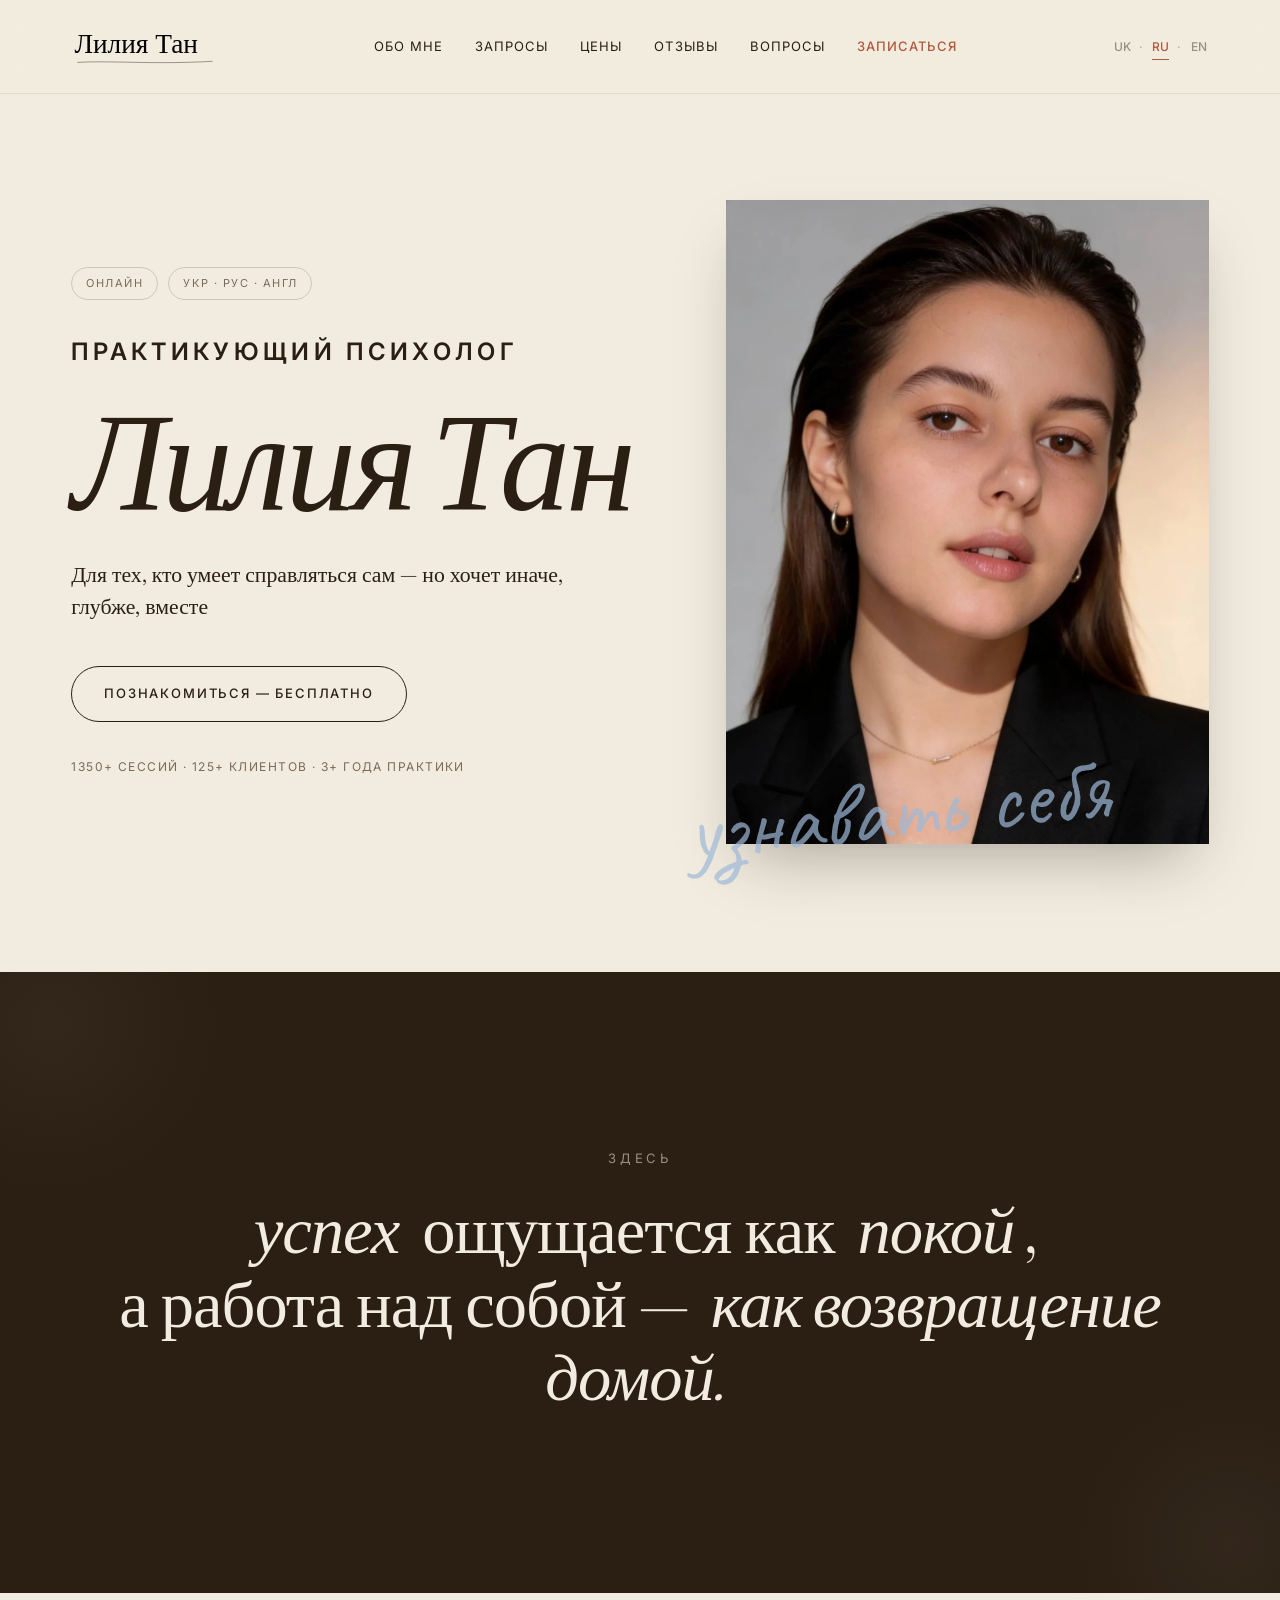
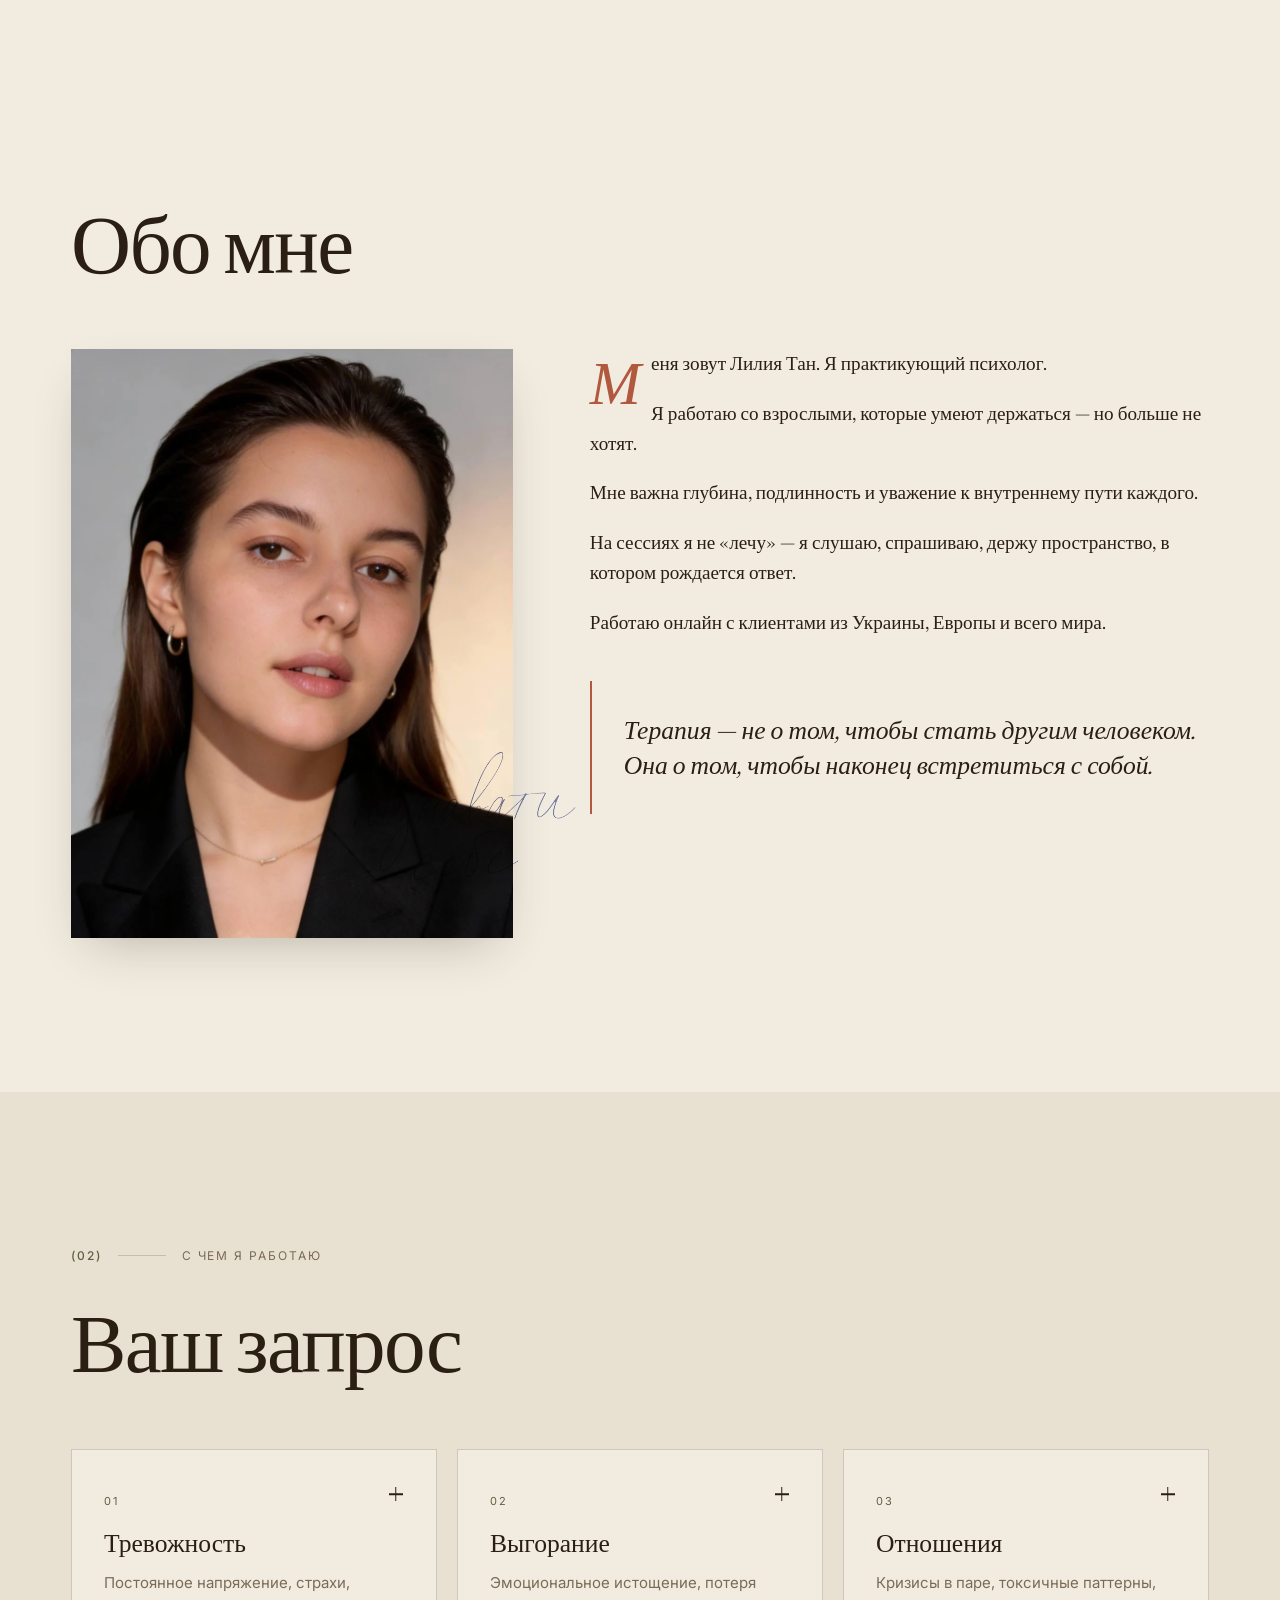
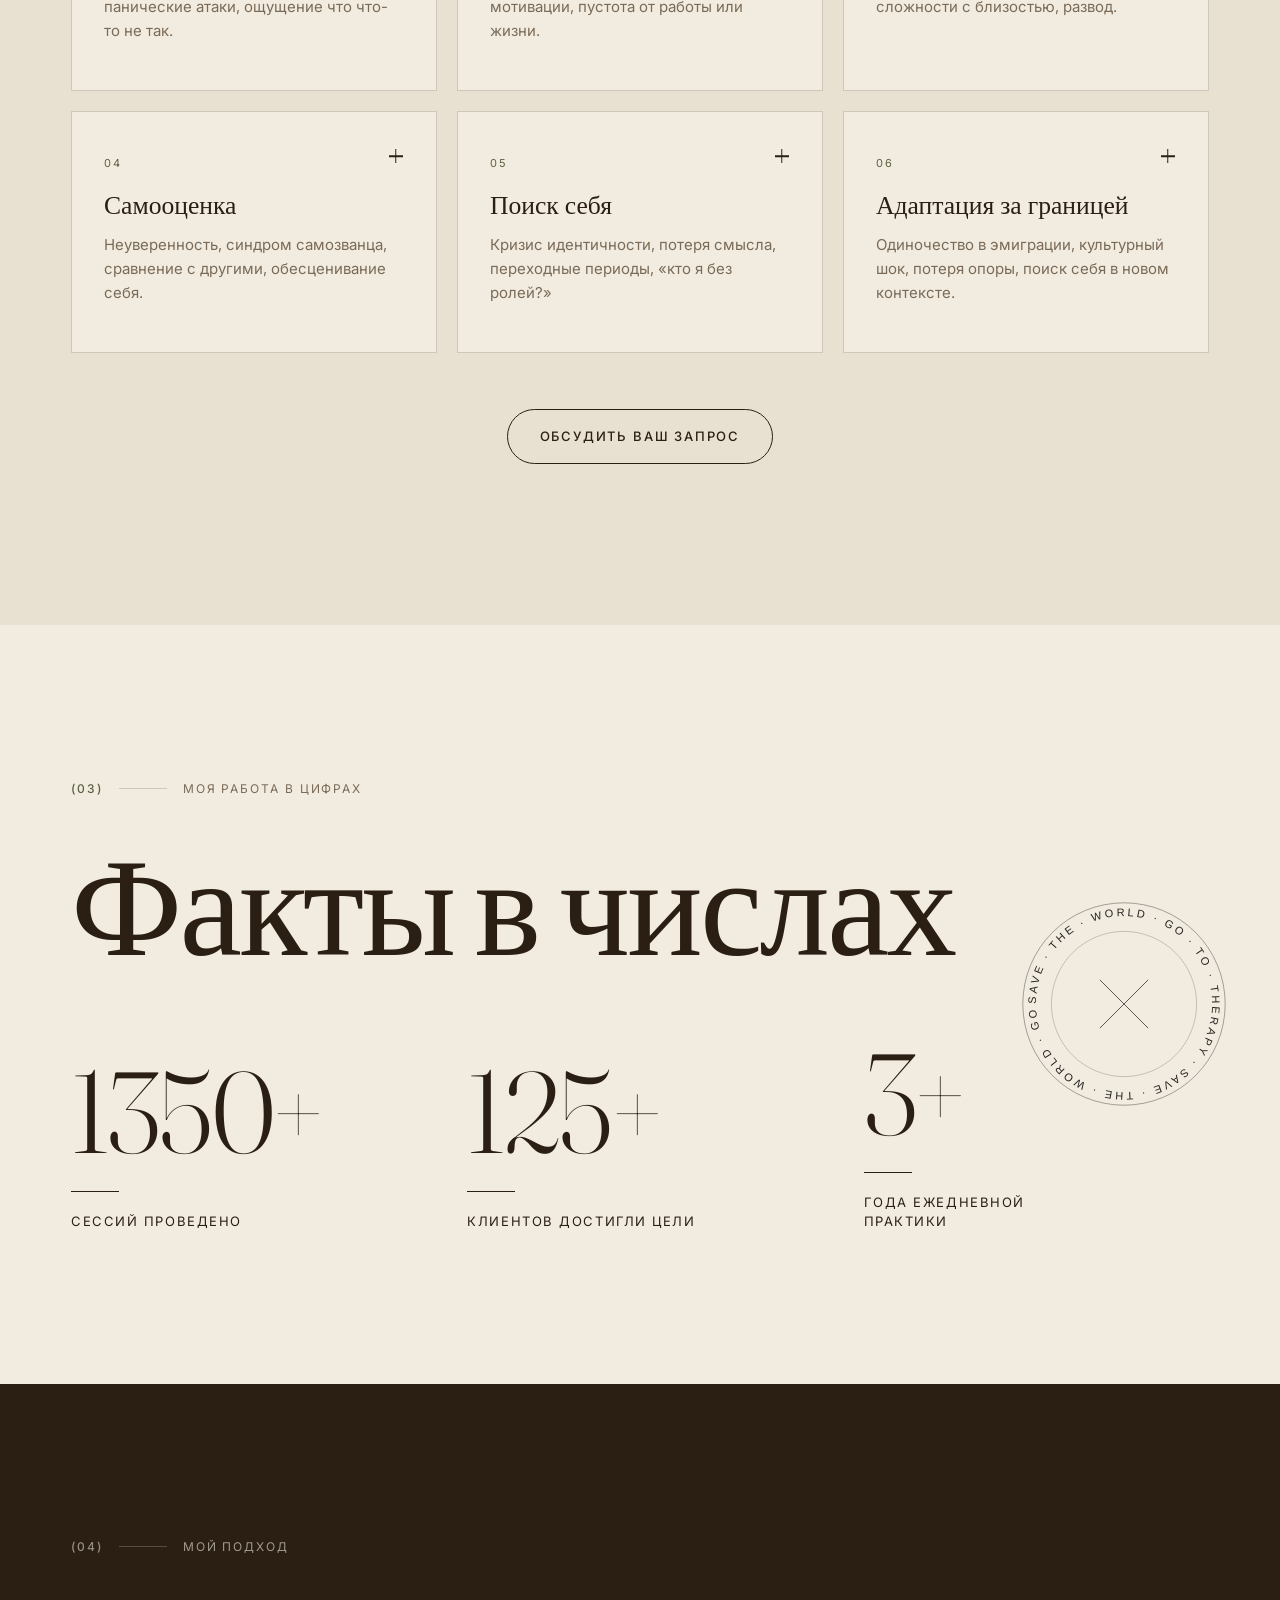
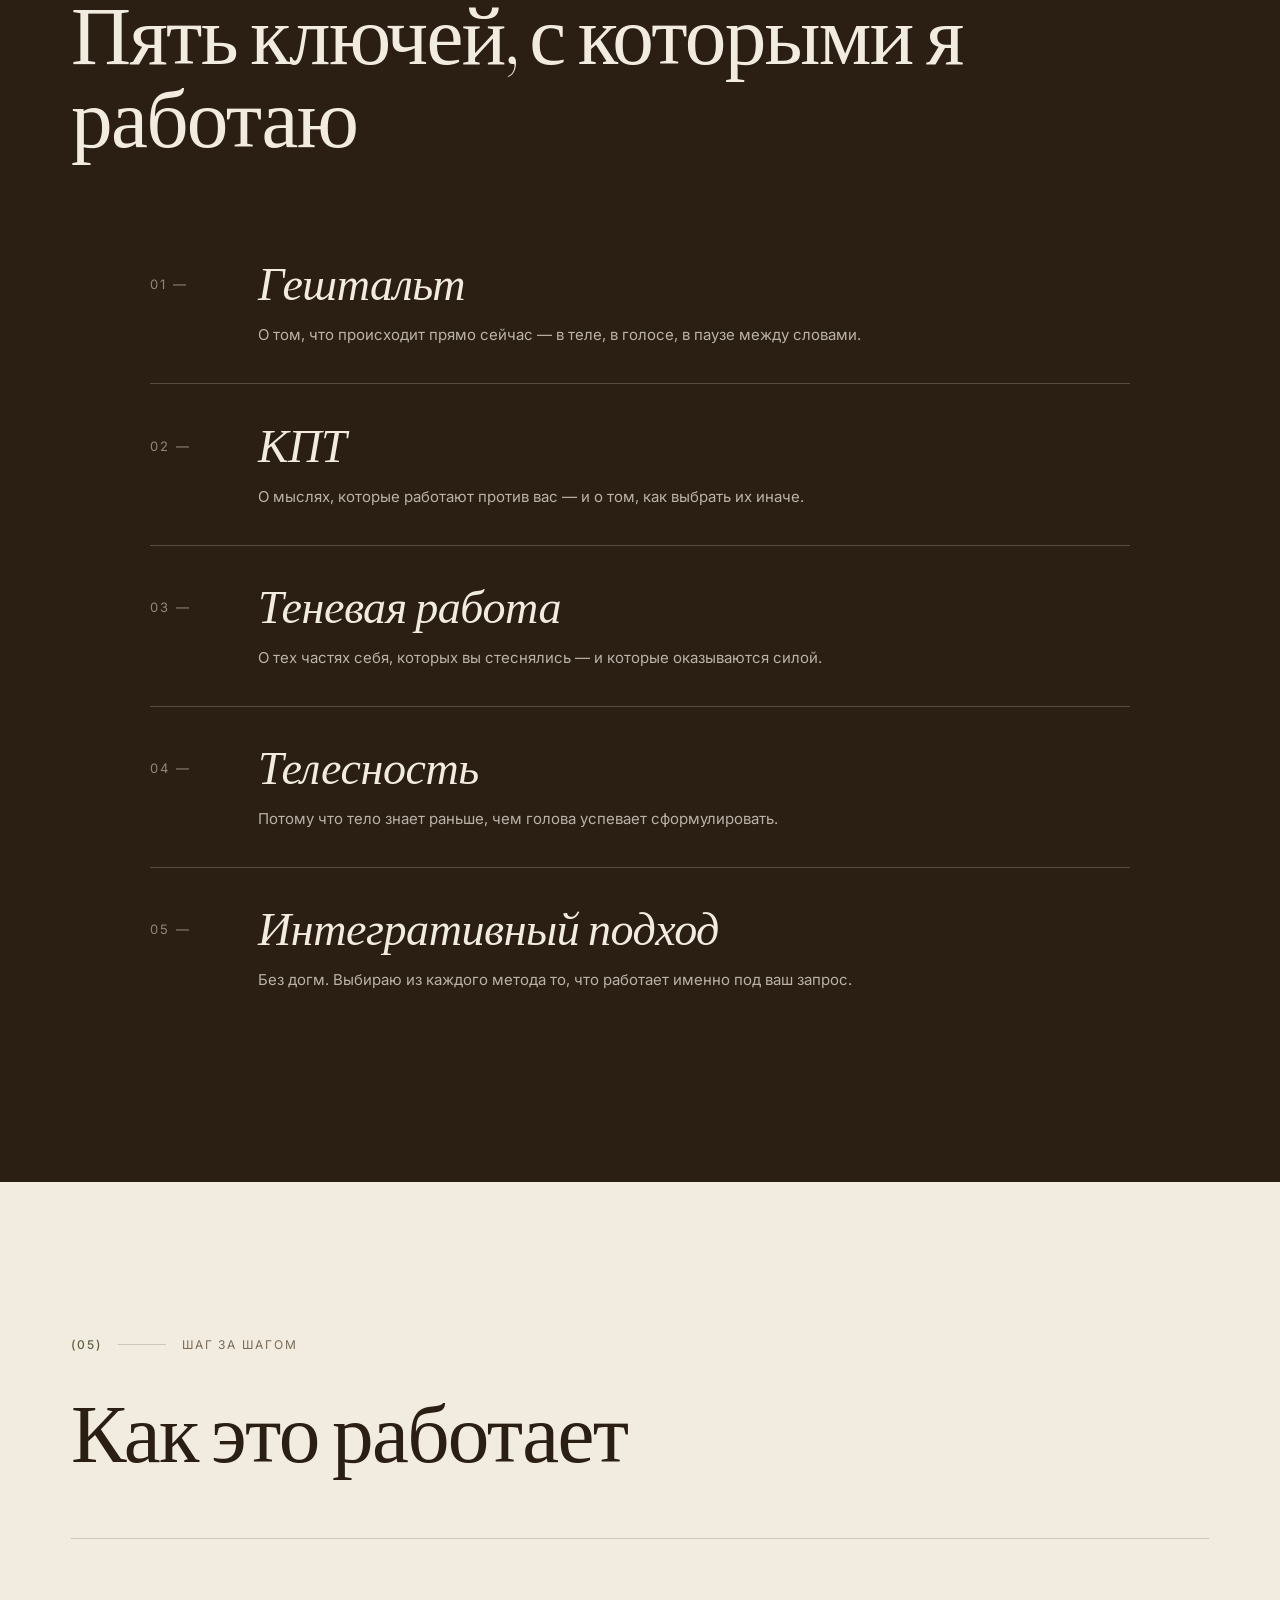
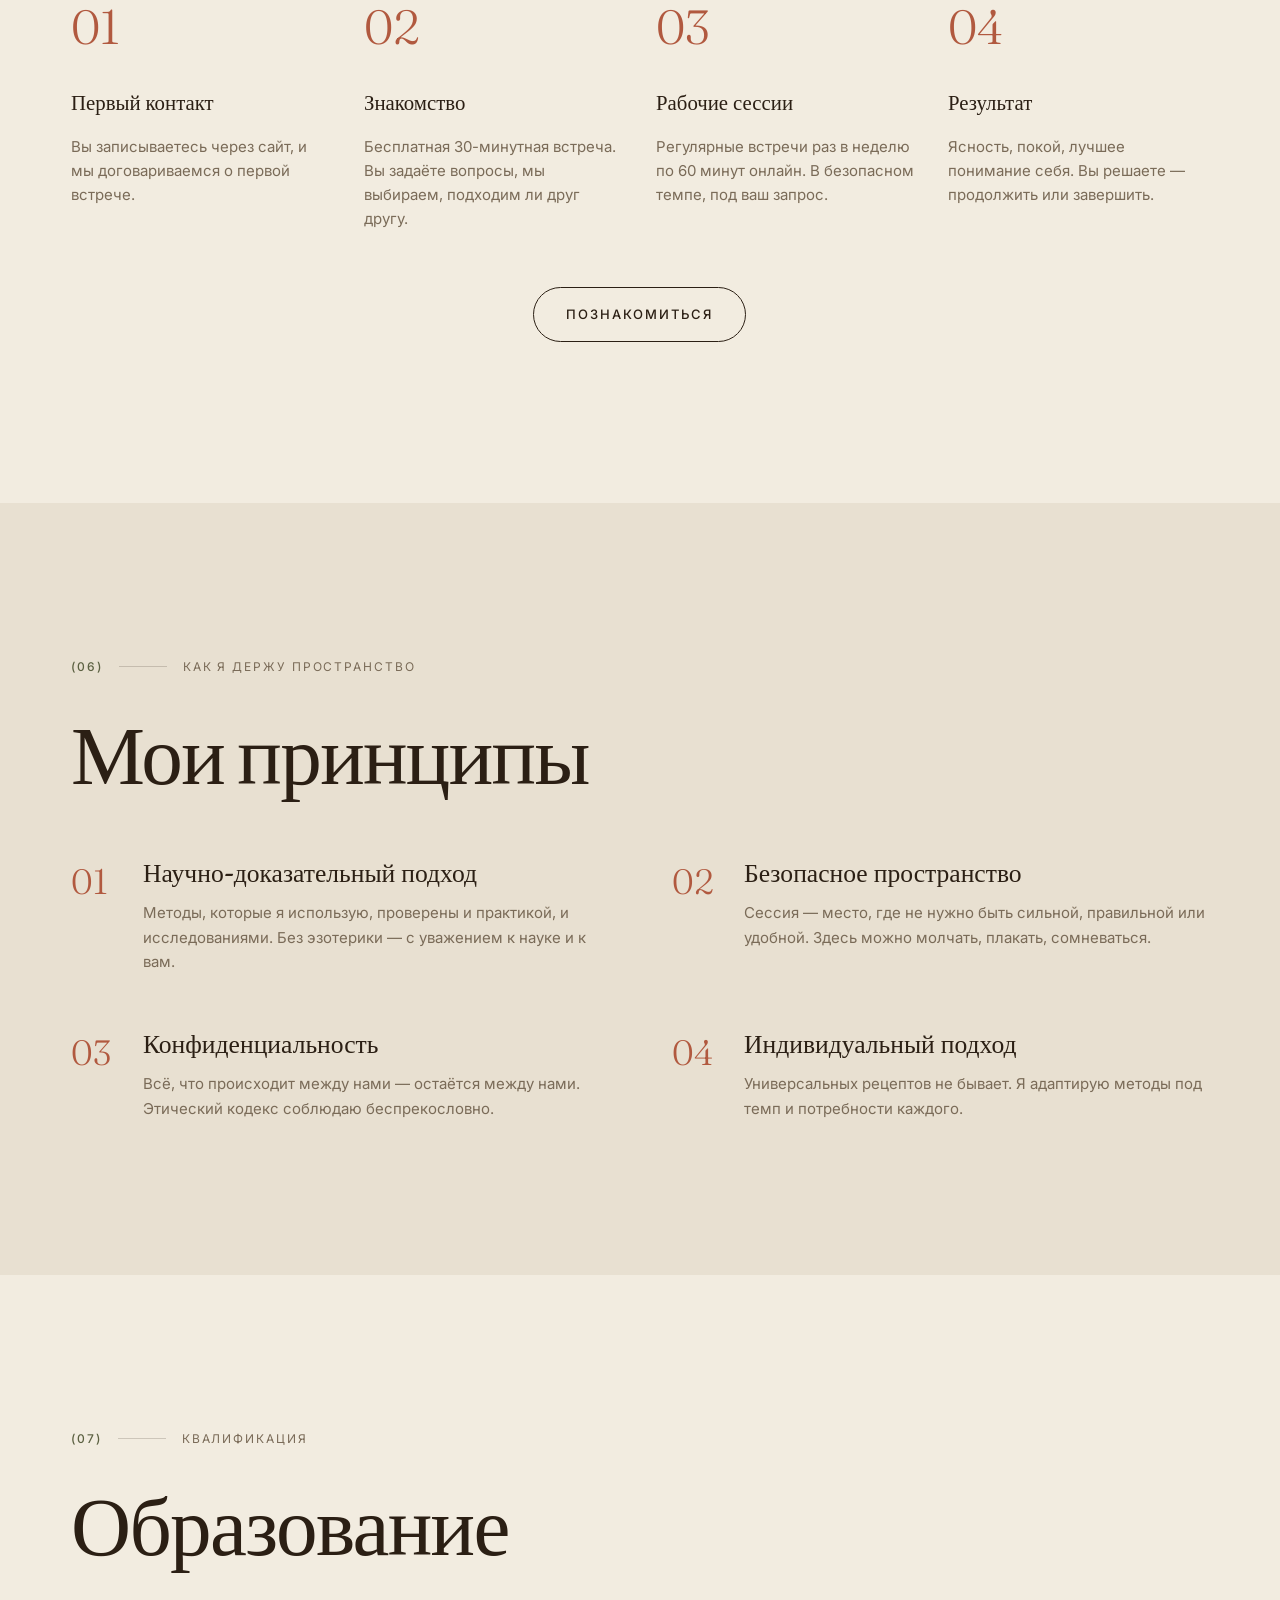
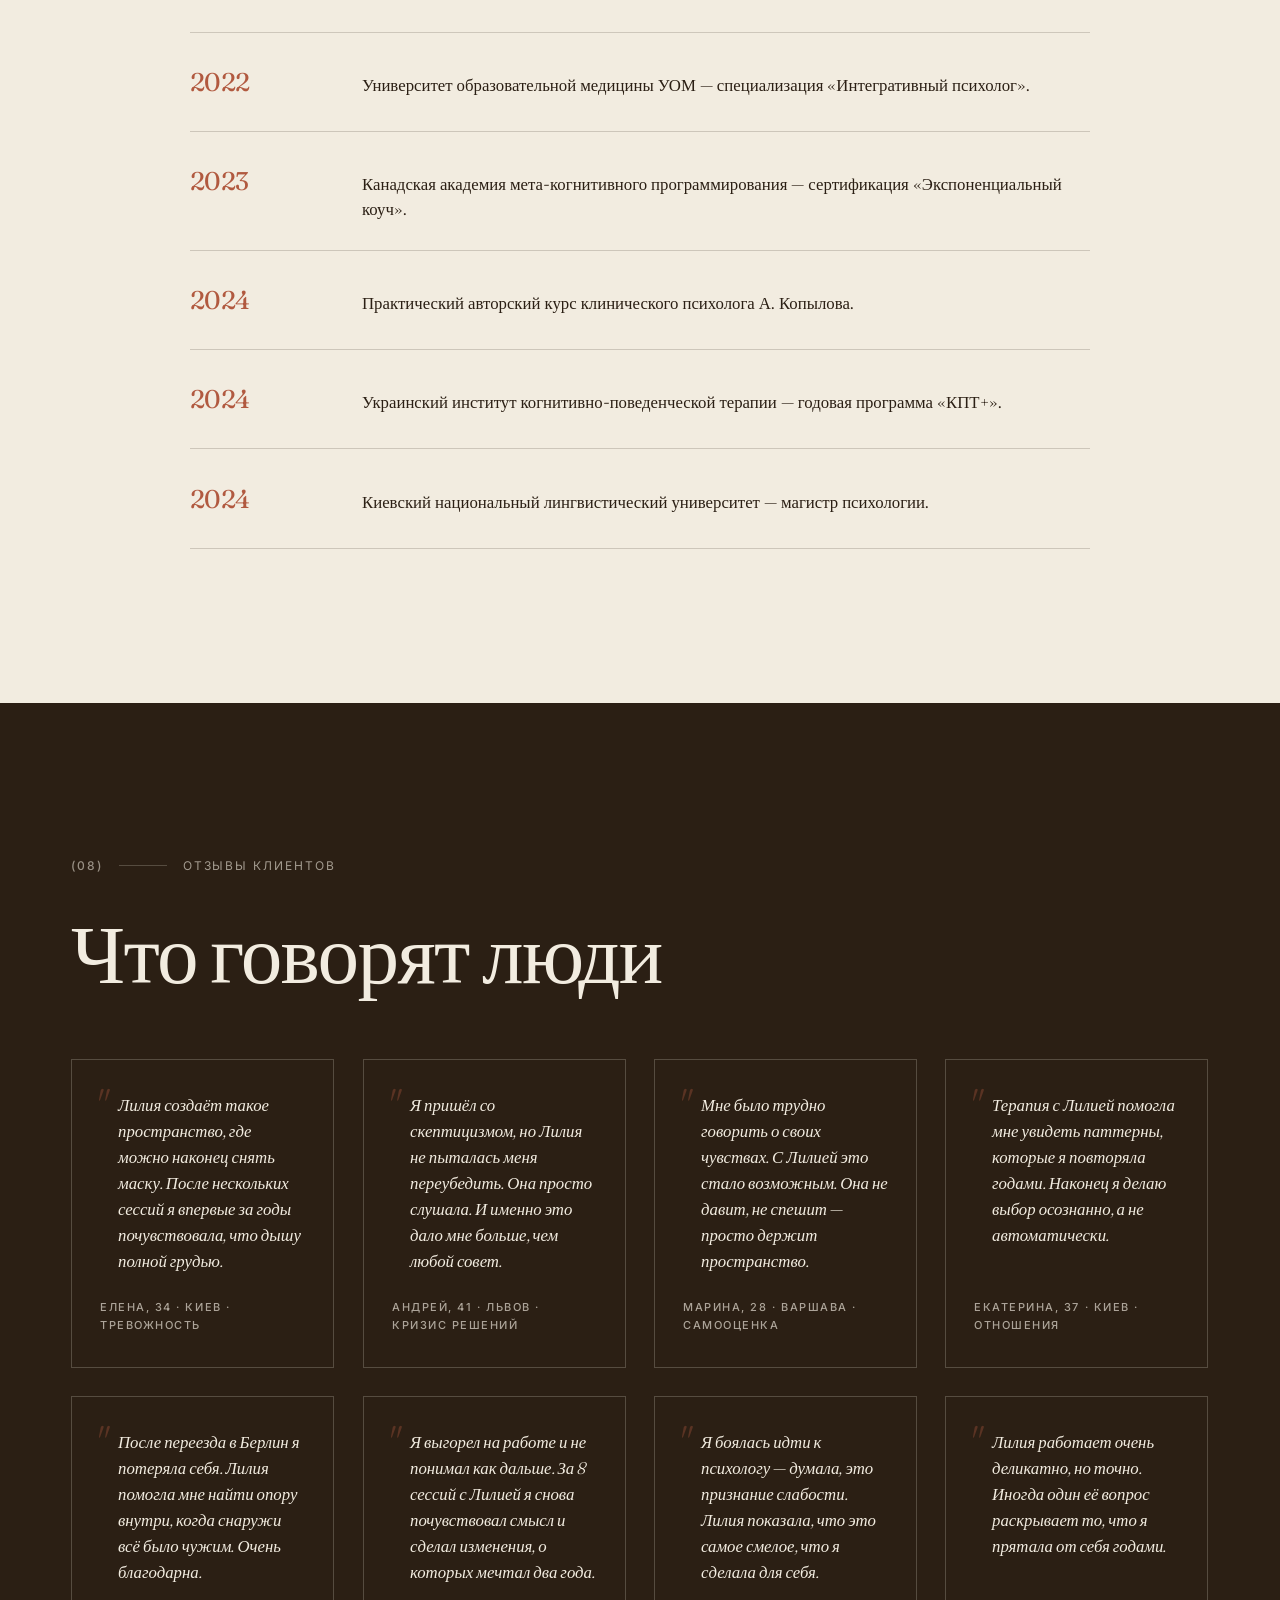
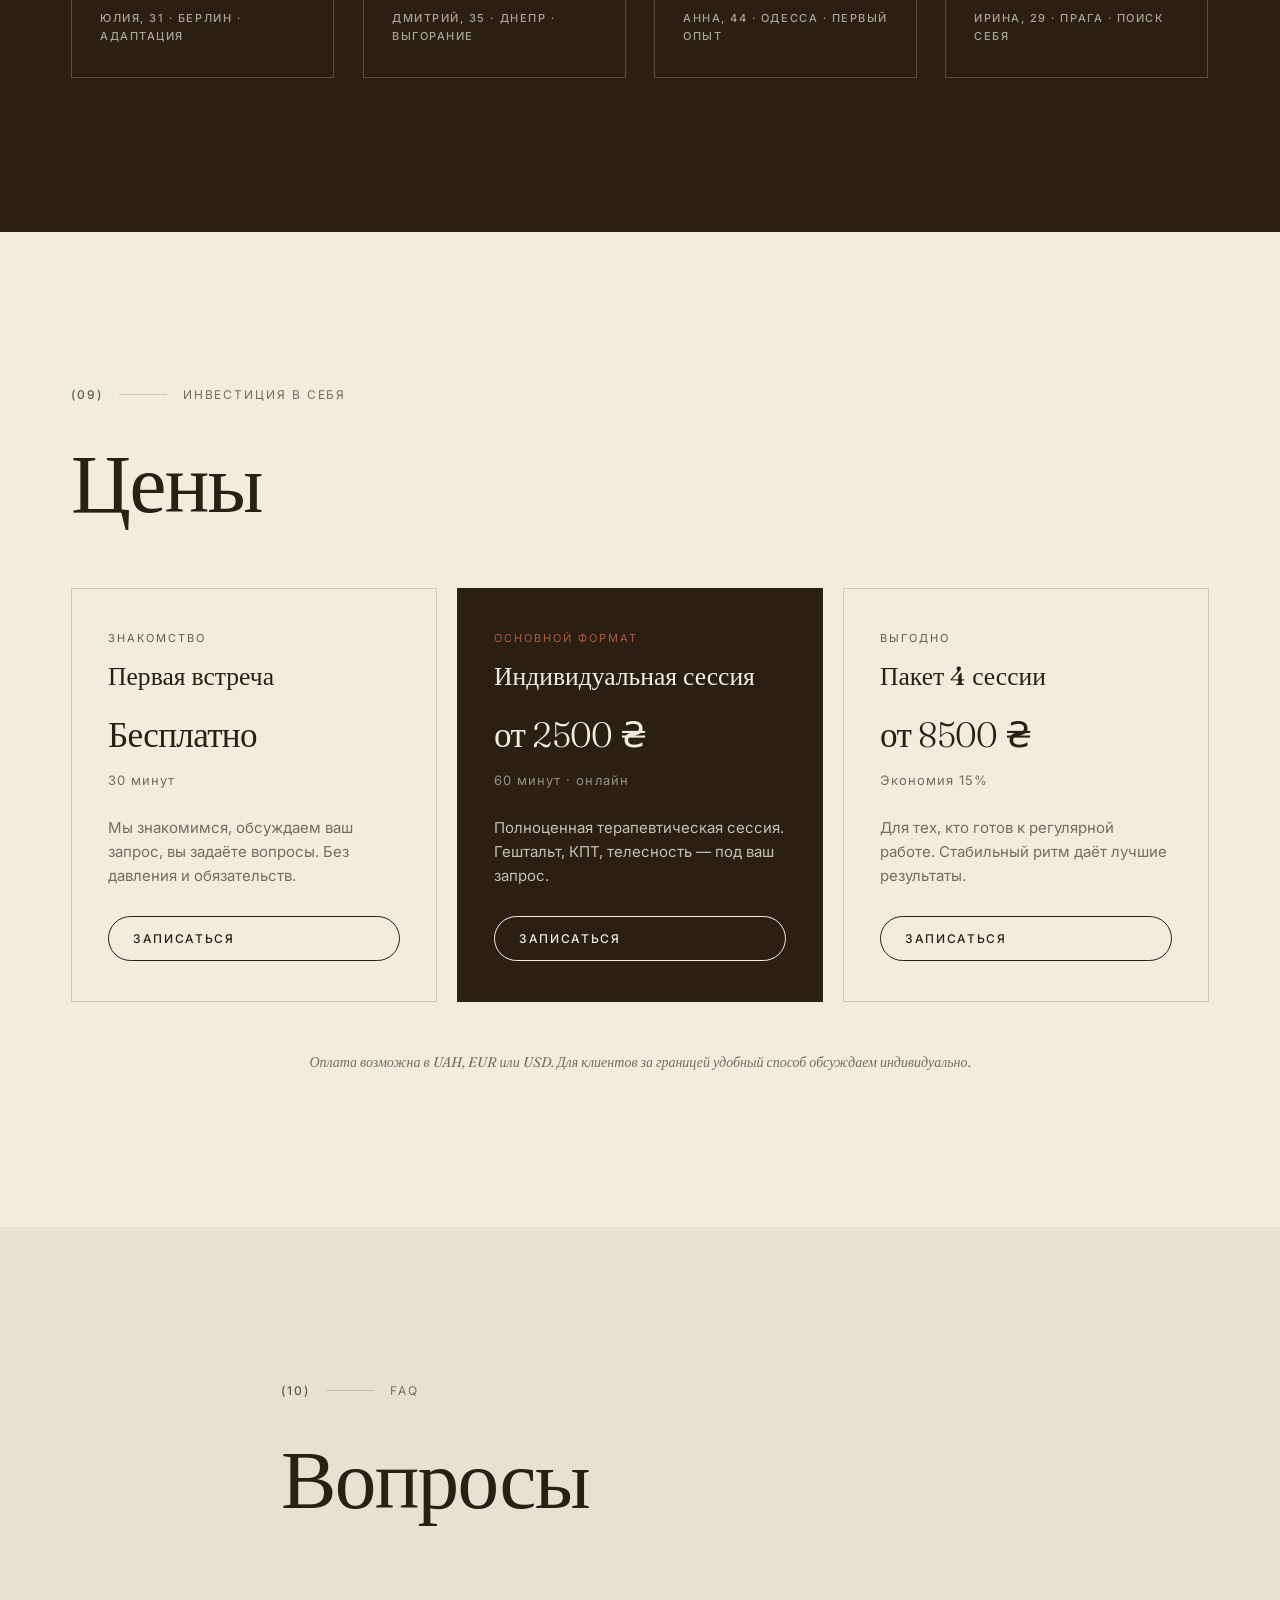
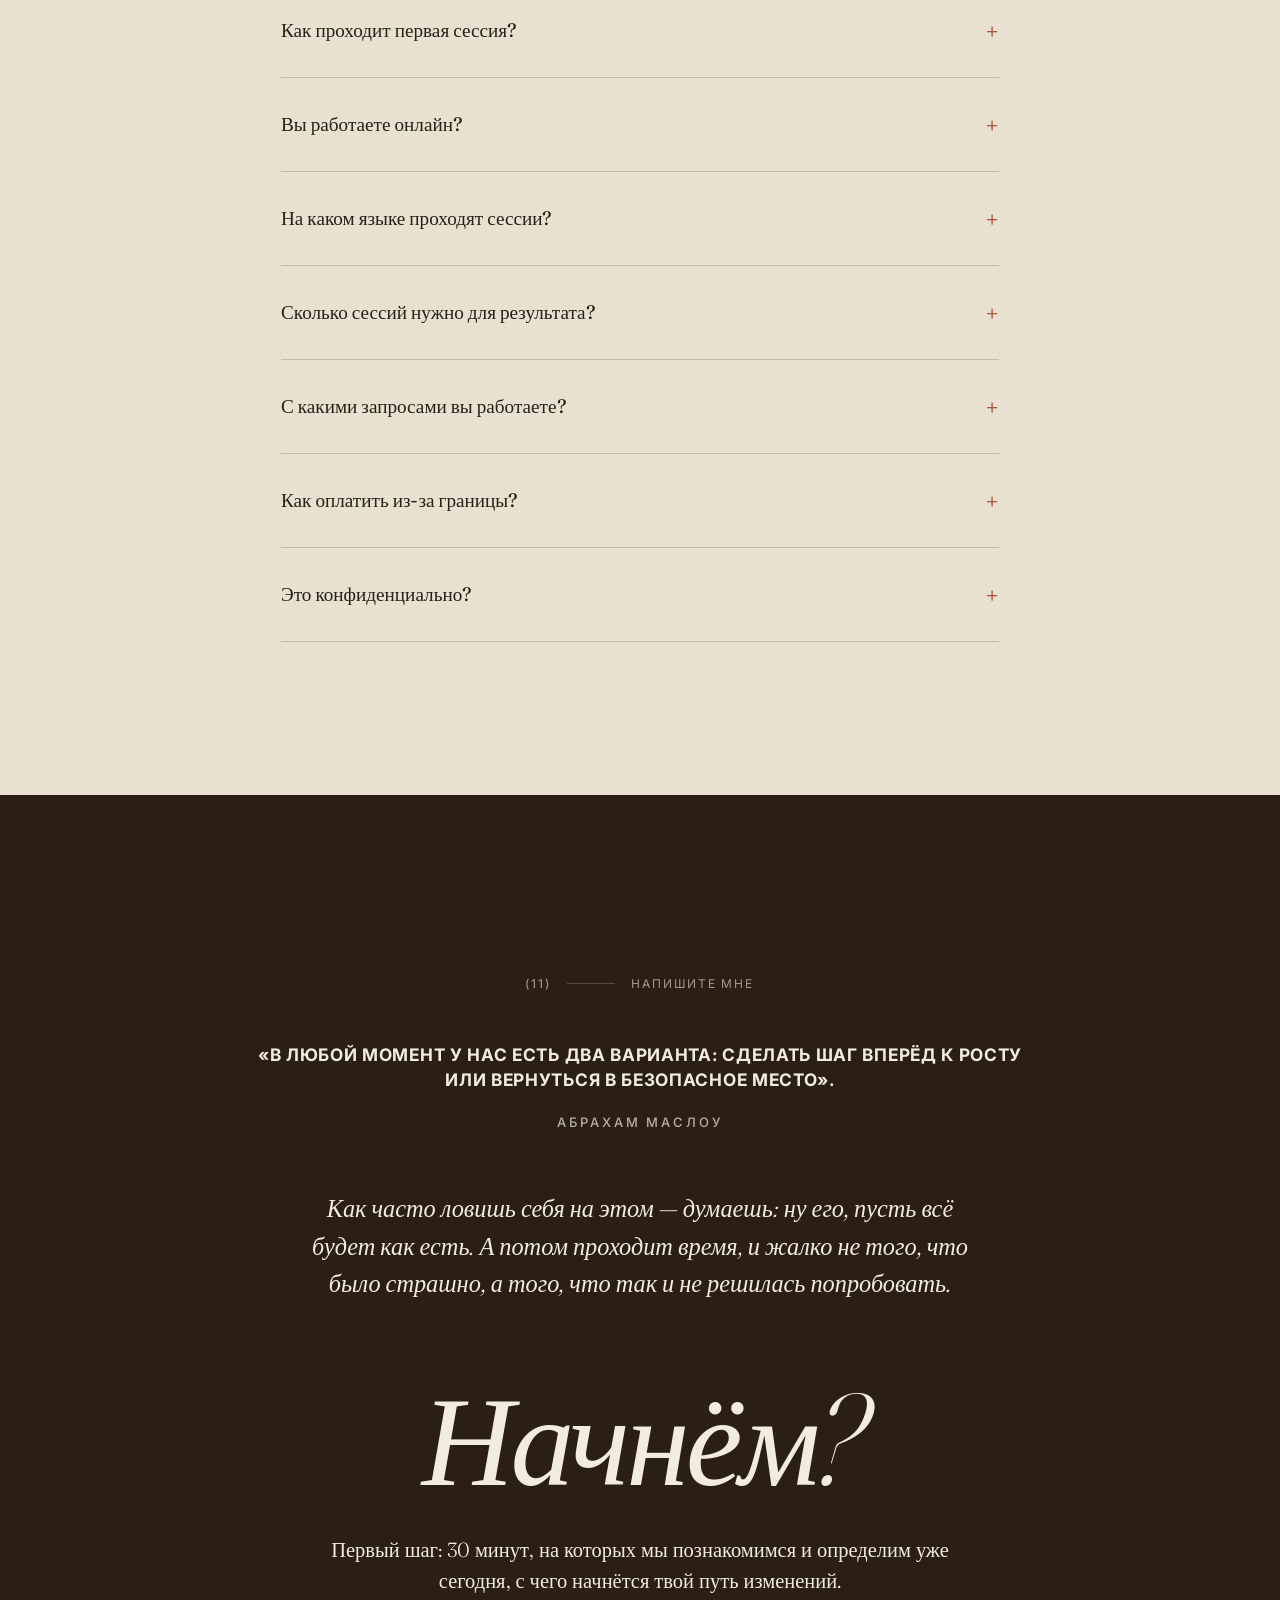
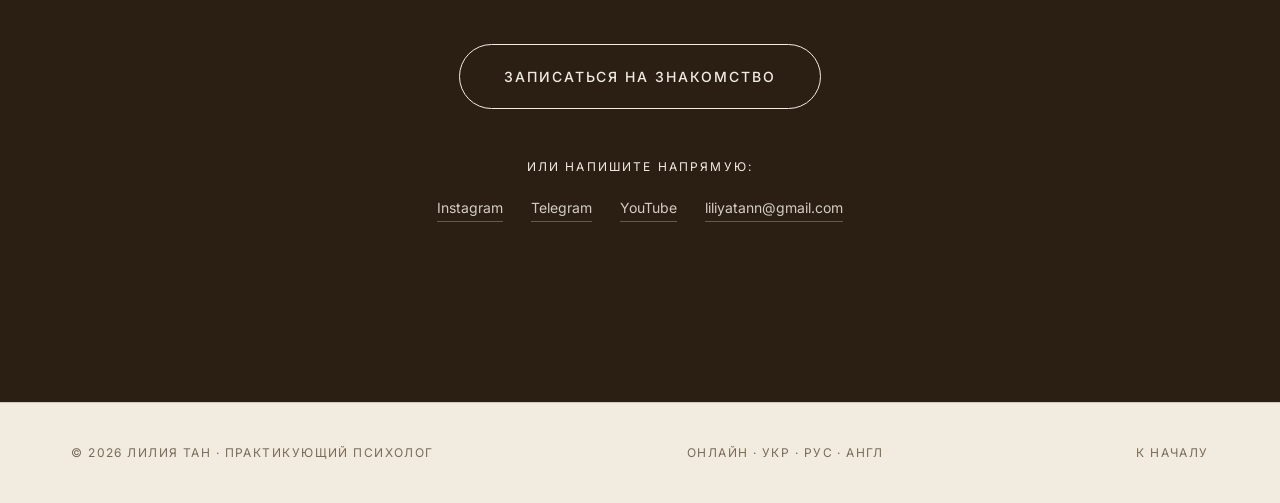
==== commit 479e31f6: "contact: center the Maslow quote under (11), bold caps, larger author caption Co-Authored-By: Claude" ====
--- a/index.html
+++ b/index.html
@@ -499,15 +499,15 @@
   <!-- (11) CONTACT (espresso) -->
   <section class="contact-cta dark" id="contact">
     <div class="container">
+      <div class="section-head reveal">
+        <span class="sec-num" data-i18n="contact.num">(11)</span>
+        <span class="sec-line"></span>
+        <span class="sec-label" data-i18n="contact.label">Напишите мне</span>
+      </div>
       <figure class="contact-quote reveal">
         <blockquote data-i18n="contact.quote">«В любой момент у нас есть два варианта: сделать шаг вперёд к росту или вернуться в безопасное место».</blockquote>
         <figcaption data-i18n="contact.quoteAuthor">Абрахам Маслоу</figcaption>
       </figure>
-      <div class="section-head reveal">
-        <span class="sec-num" data-i18n="contact.num">(11)</span>
-        <span class="sec-line"></span>
-        <span class="sec-label" data-i18n="contact.label">Напишите мне</span>
-      </div>
       <p class="contact-intro reveal" data-i18n="contact.intro">Как часто ловишь себя на этом — думаешь: ну его, пусть всё будет как есть. А потом проходит время, и жалко не того, что было страшно, а того, что так и не решилась попробовать.</p>
       <h2 class="contact-title reveal" data-i18n="contact.title">Начнём?</h2>
       <p class="contact-lead reveal" data-i18n="contact.lead">Первый шаг: 30 минут, на которых мы познакомимся и определим уже сегодня, с чего начнётся твой путь изменений.</p>
--- a/styles.css
+++ b/styles.css
@@ -998,31 +998,30 @@
   opacity: 0.88;
 }
 .contact-quote {
-  position: absolute;
-  top: clamp(200px, 22vw, 320px);
-  right: clamp(24px, 4vw, 72px);
-  max-width: 260px;
-  margin: 0;
-  text-align: right;
-  z-index: 2;
+  max-width: 780px;
+  margin: 48px auto 0;
+  text-align: center;
 }
 .contact-quote blockquote {
-  font-family: var(--f-display);
+  font-family: var(--f-body);
   font-style: normal;
-  font-weight: 600;
-  font-size: clamp(0.95rem, 1.05vw, 1.1rem);
-  line-height: 1.5;
-  color: var(--cream);
-  opacity: 0.95;
-  margin: 0 0 12px;
+  font-weight: 700;
+  font-size: clamp(1rem, 1.35vw, 1.25rem);
+  line-height: 1.45;
+  letter-spacing: 0.04em;
+  text-transform: uppercase;
+  color: var(--cream);
+  opacity: 1;
+  margin: 0 0 20px;
 }
 .contact-quote figcaption {
   font-family: var(--f-body);
-  font-size: 11px;
+  font-size: clamp(13px, 1vw, 15px);
   letter-spacing: 0.22em;
   text-transform: uppercase;
   color: var(--cream);
-  opacity: 0.55;
+  opacity: 0.7;
+  font-weight: 500;
 }
 .contact-intro {
   font-family: var(--f-display);
@@ -1033,15 +1032,12 @@
   color: var(--cream);
   opacity: 0.92;
   max-width: 680px;
-  margin: clamp(120px, 14vw, 180px) auto 72px;
+  margin: 56px auto 72px;
   text-align: center;
 }
 @media (max-width: 860px) {
   .contact-quote {
-    position: static;
-    max-width: 100%;
-    text-align: center;
-    margin: 32px auto 40px;
+    margin-top: 32px;
   }
   .contact-intro {
     margin-top: 40px;
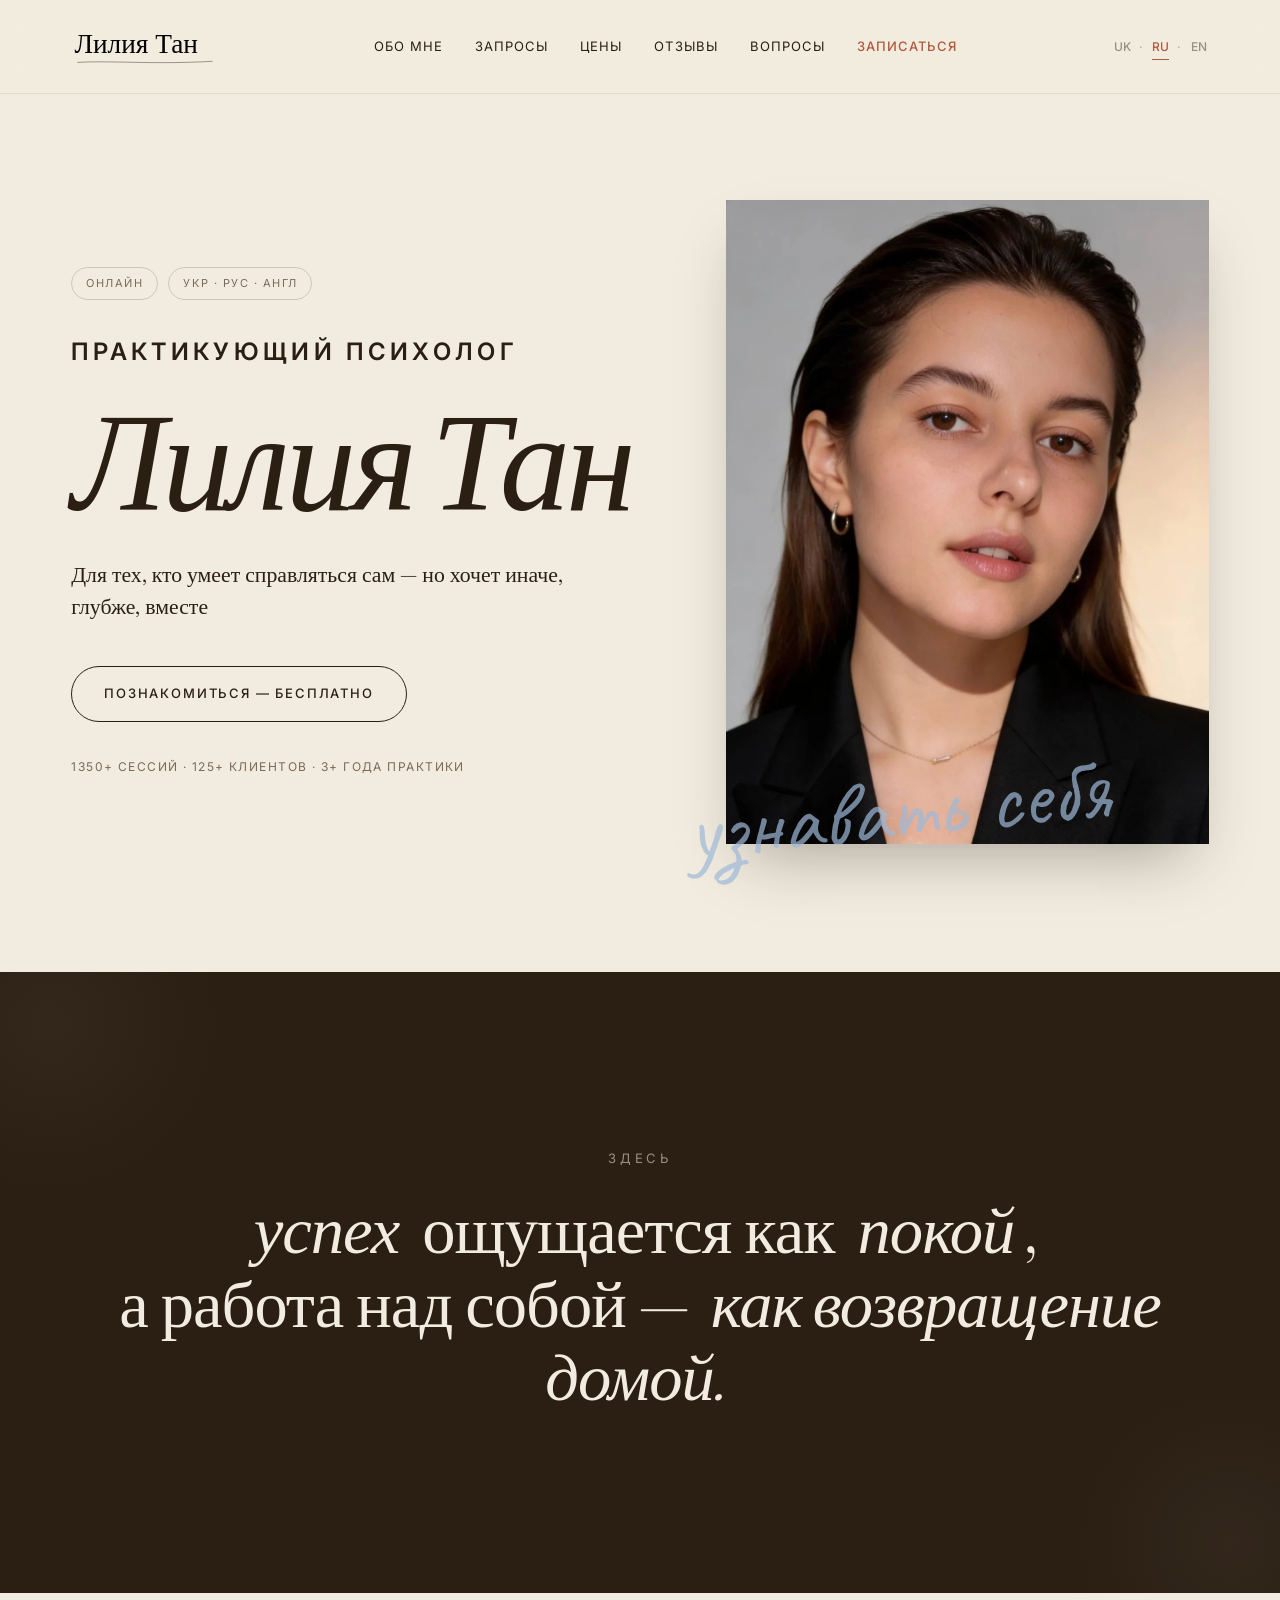
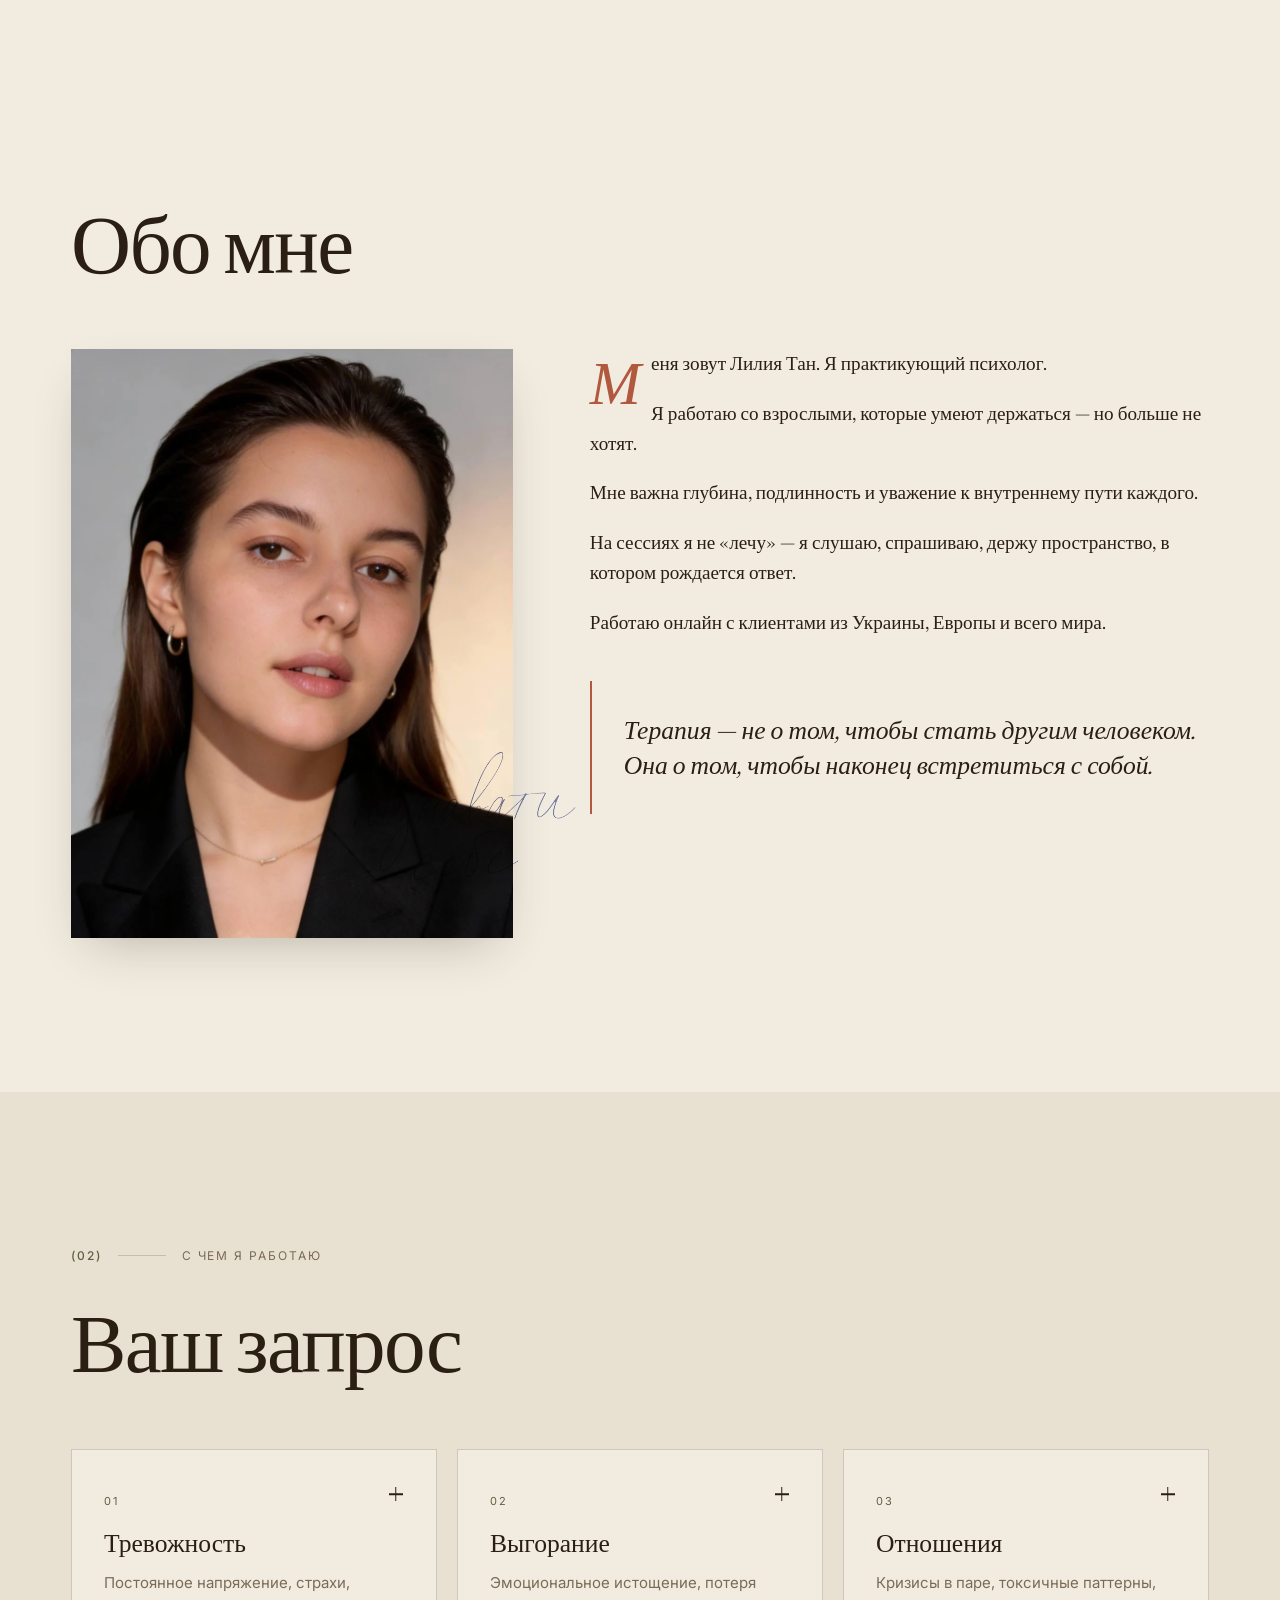
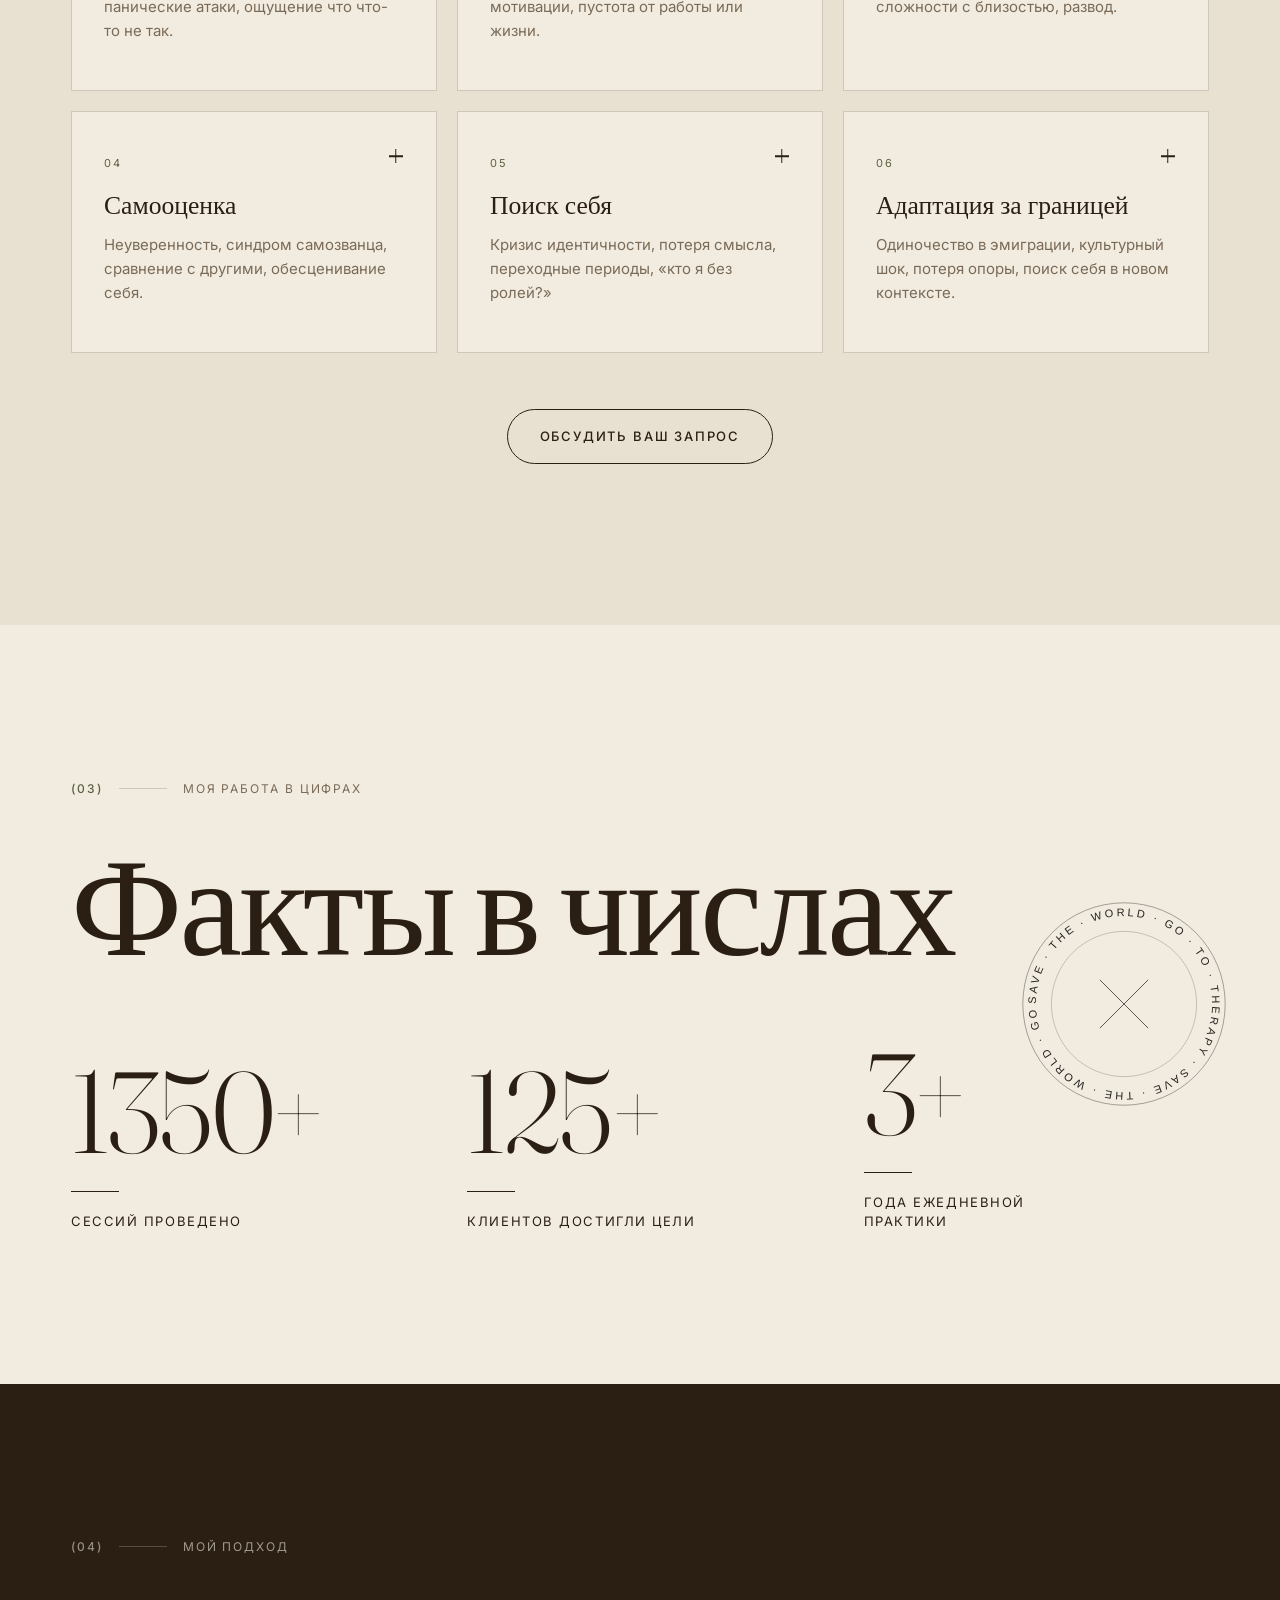
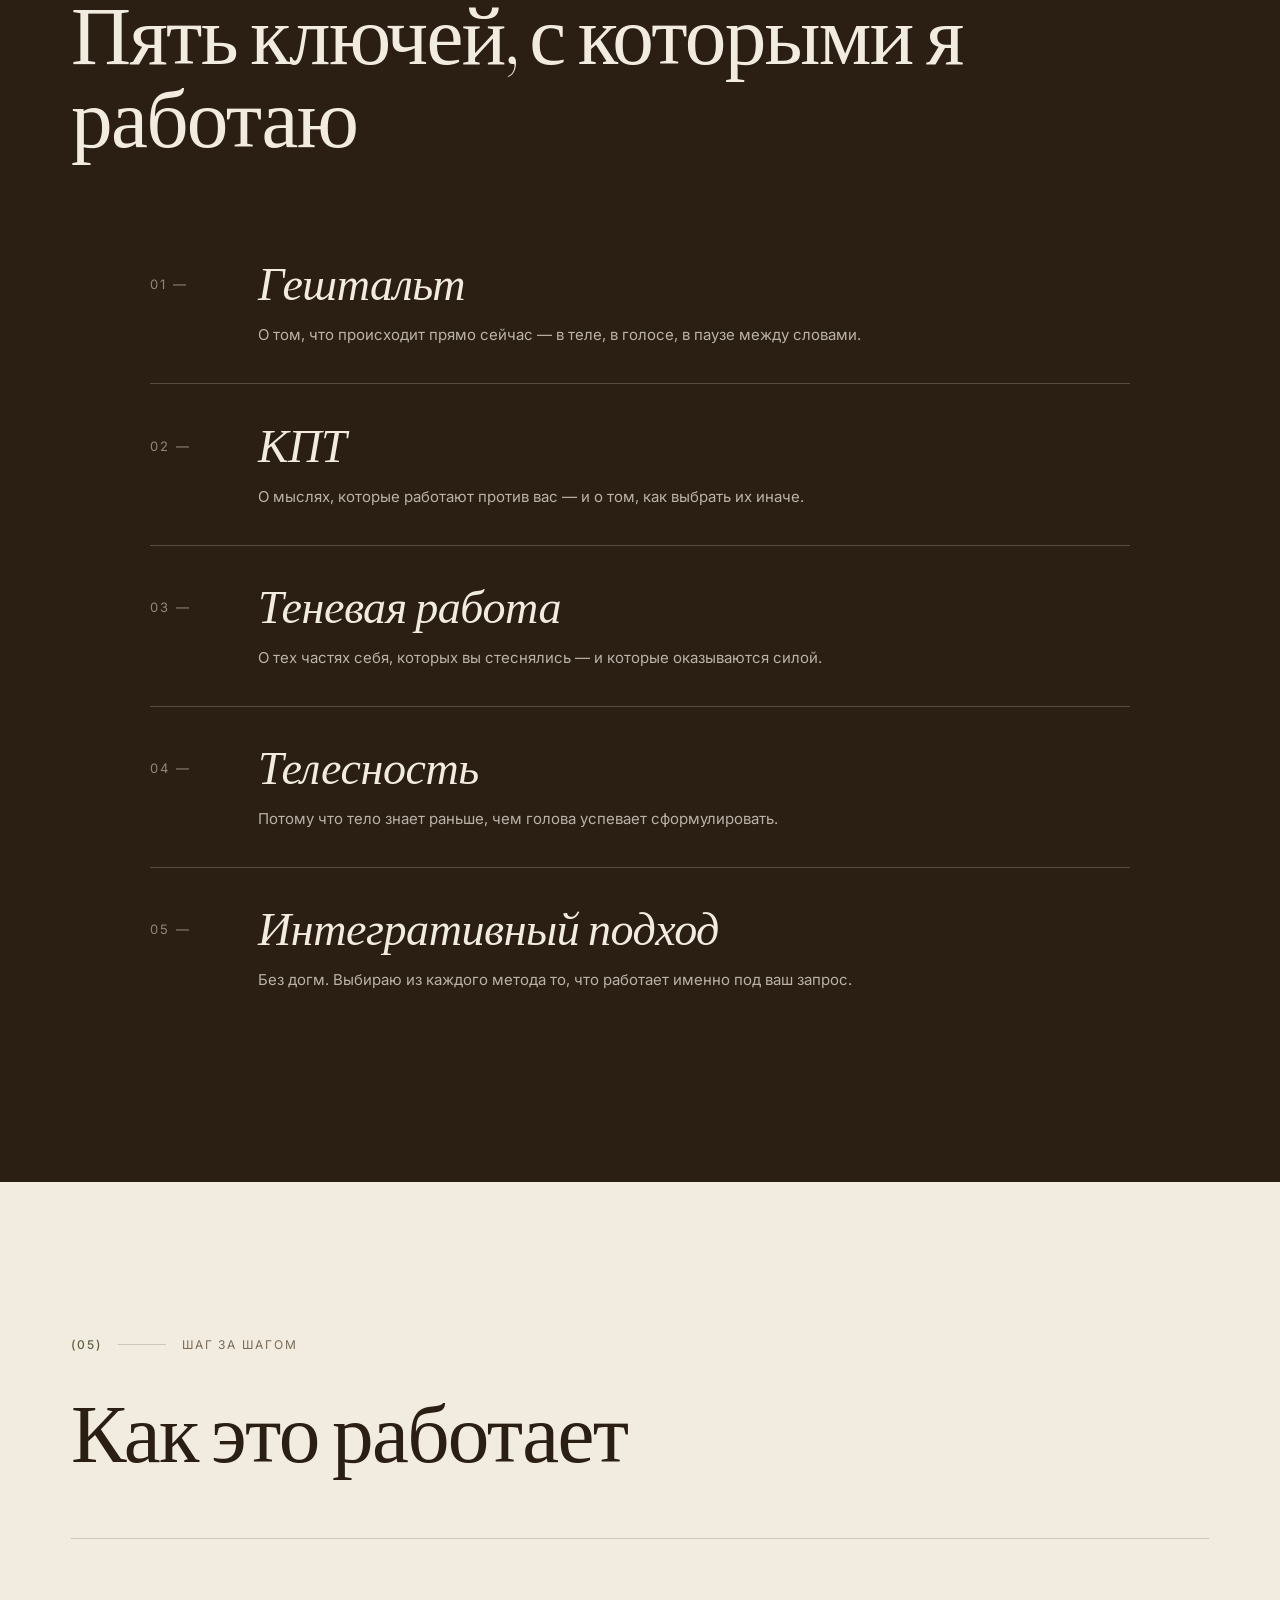
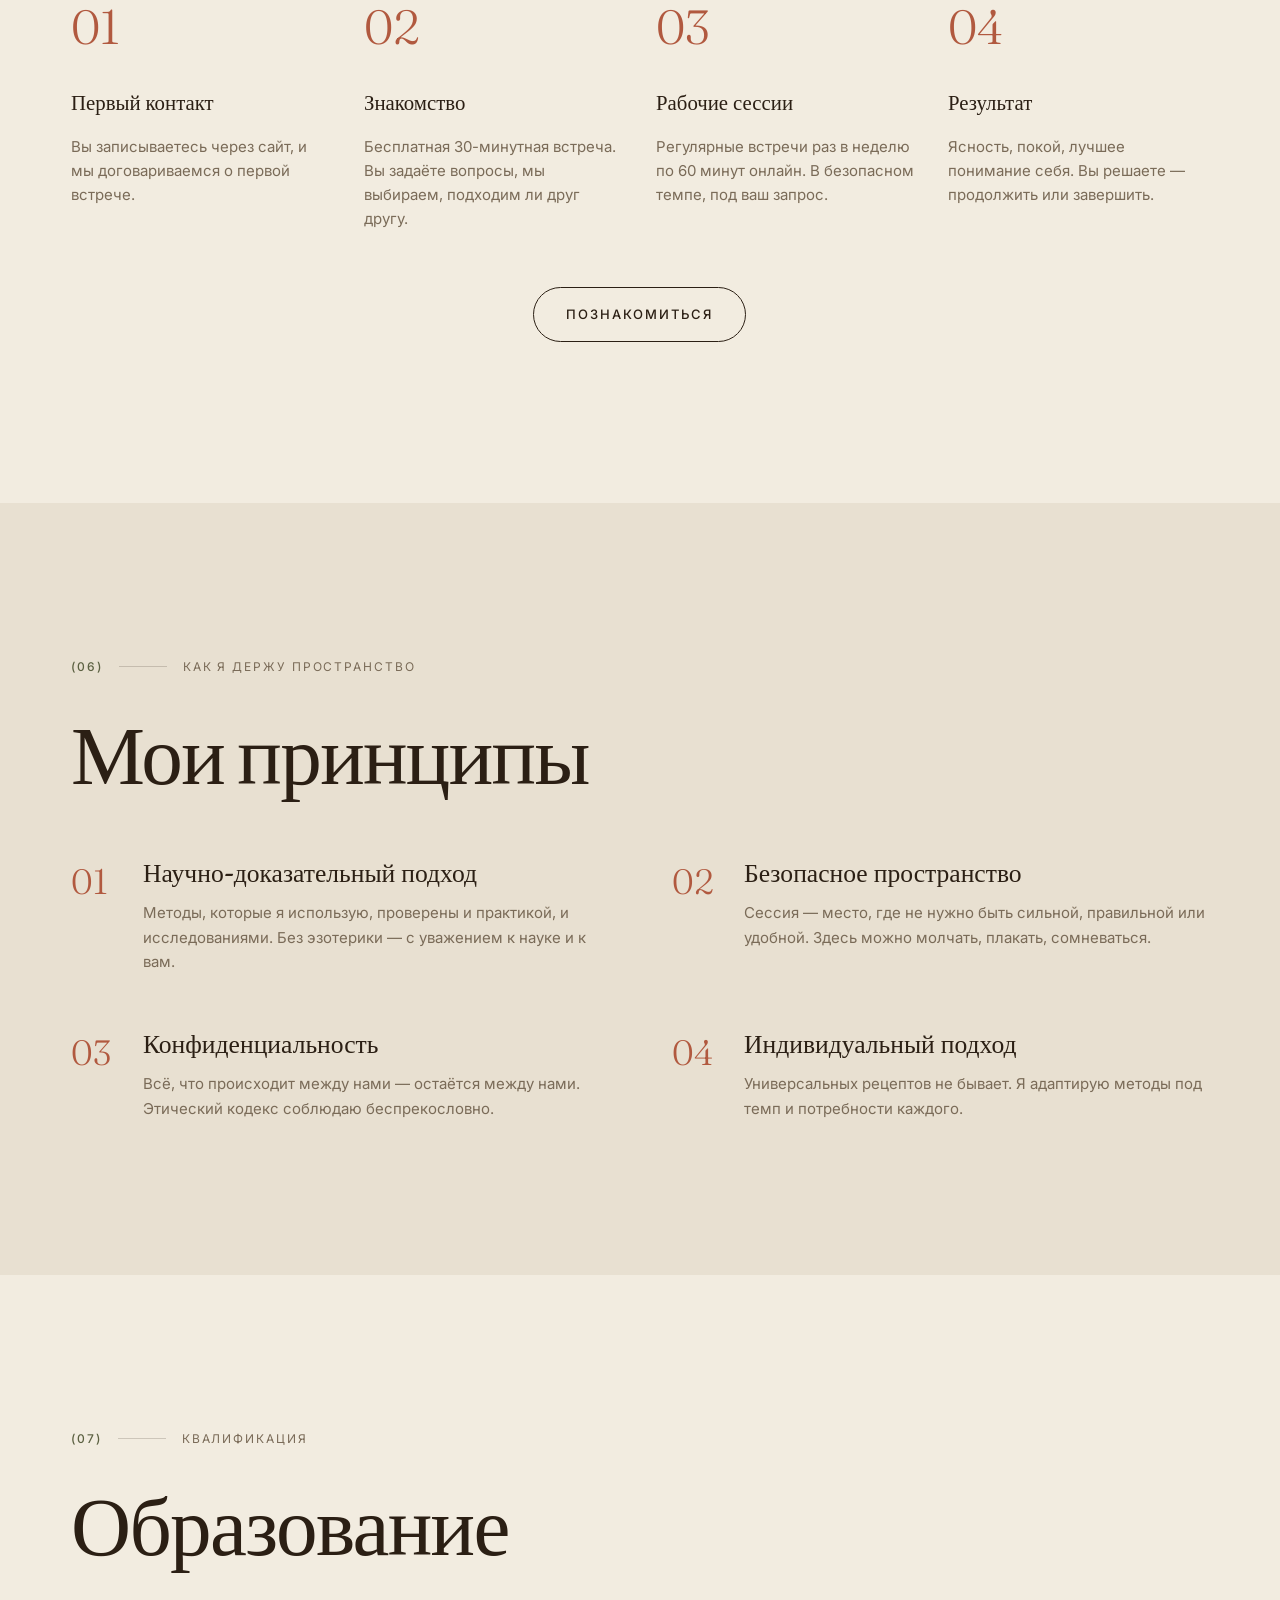
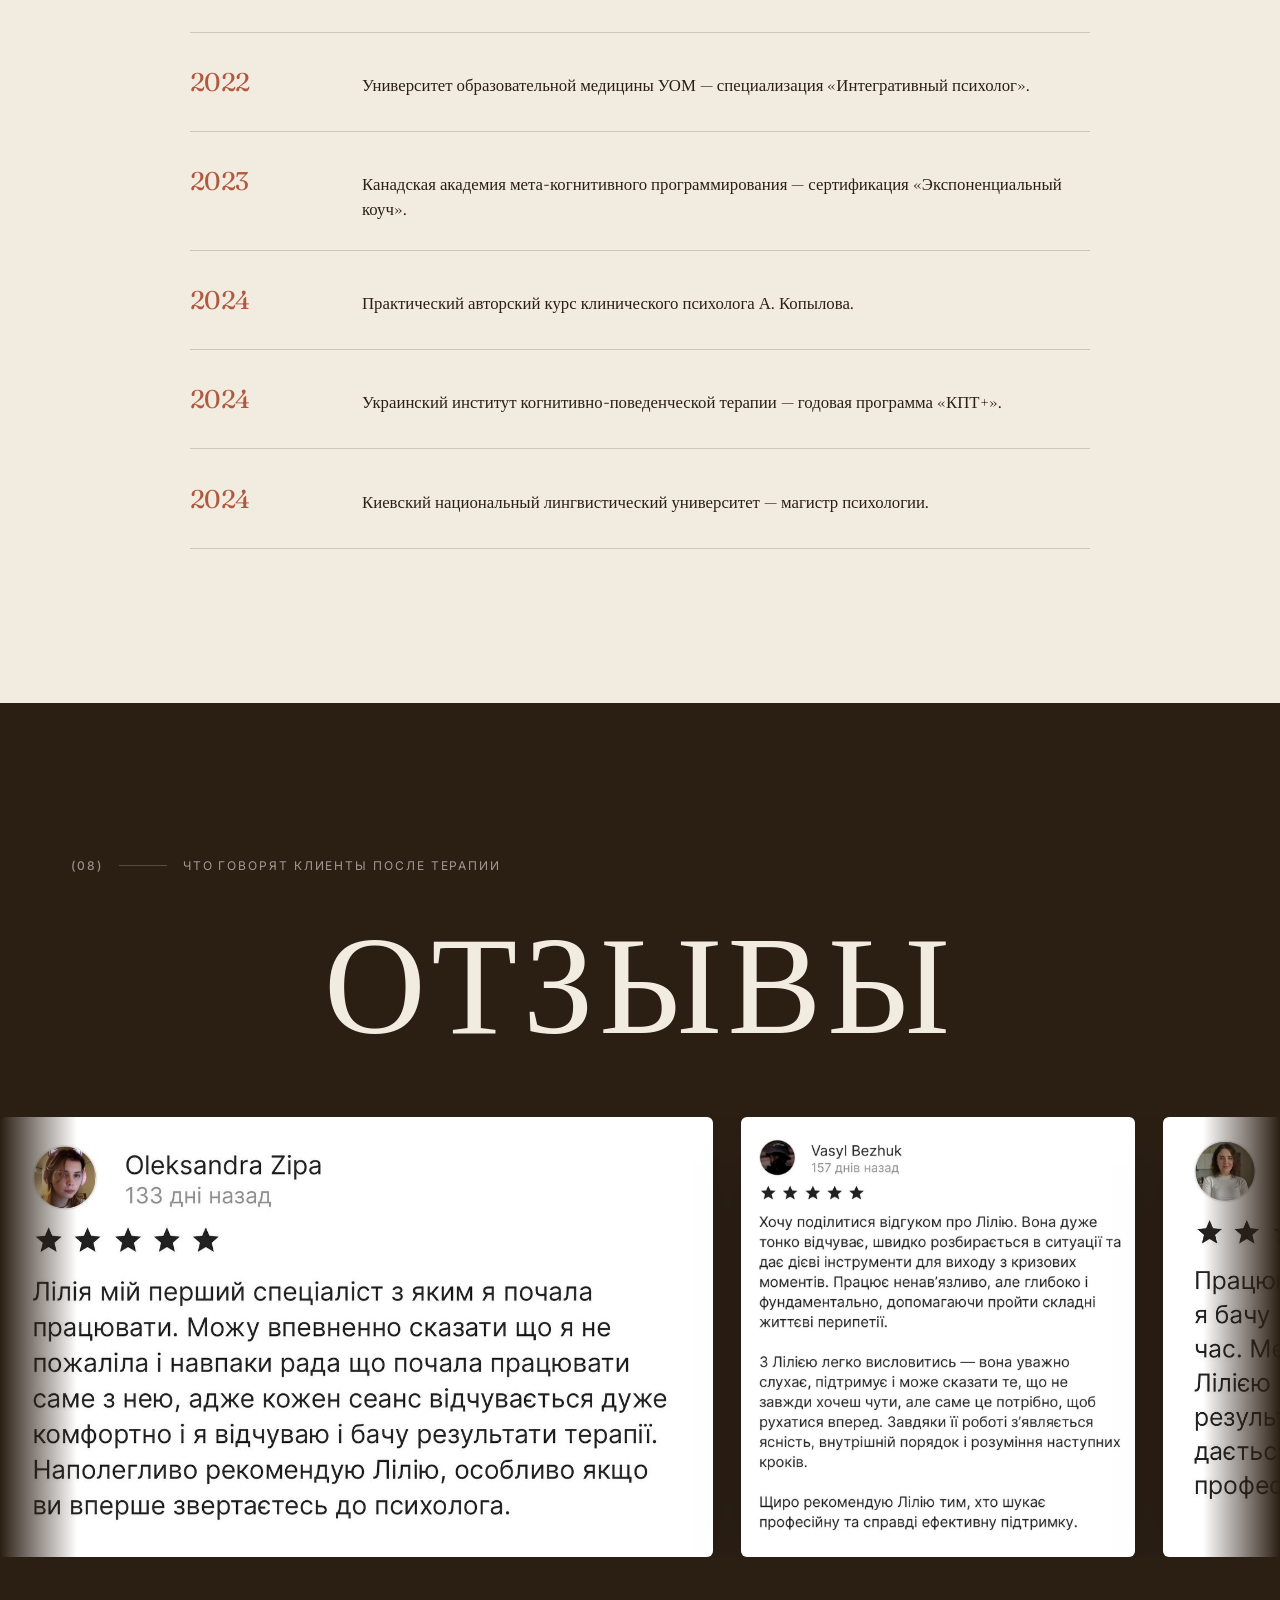
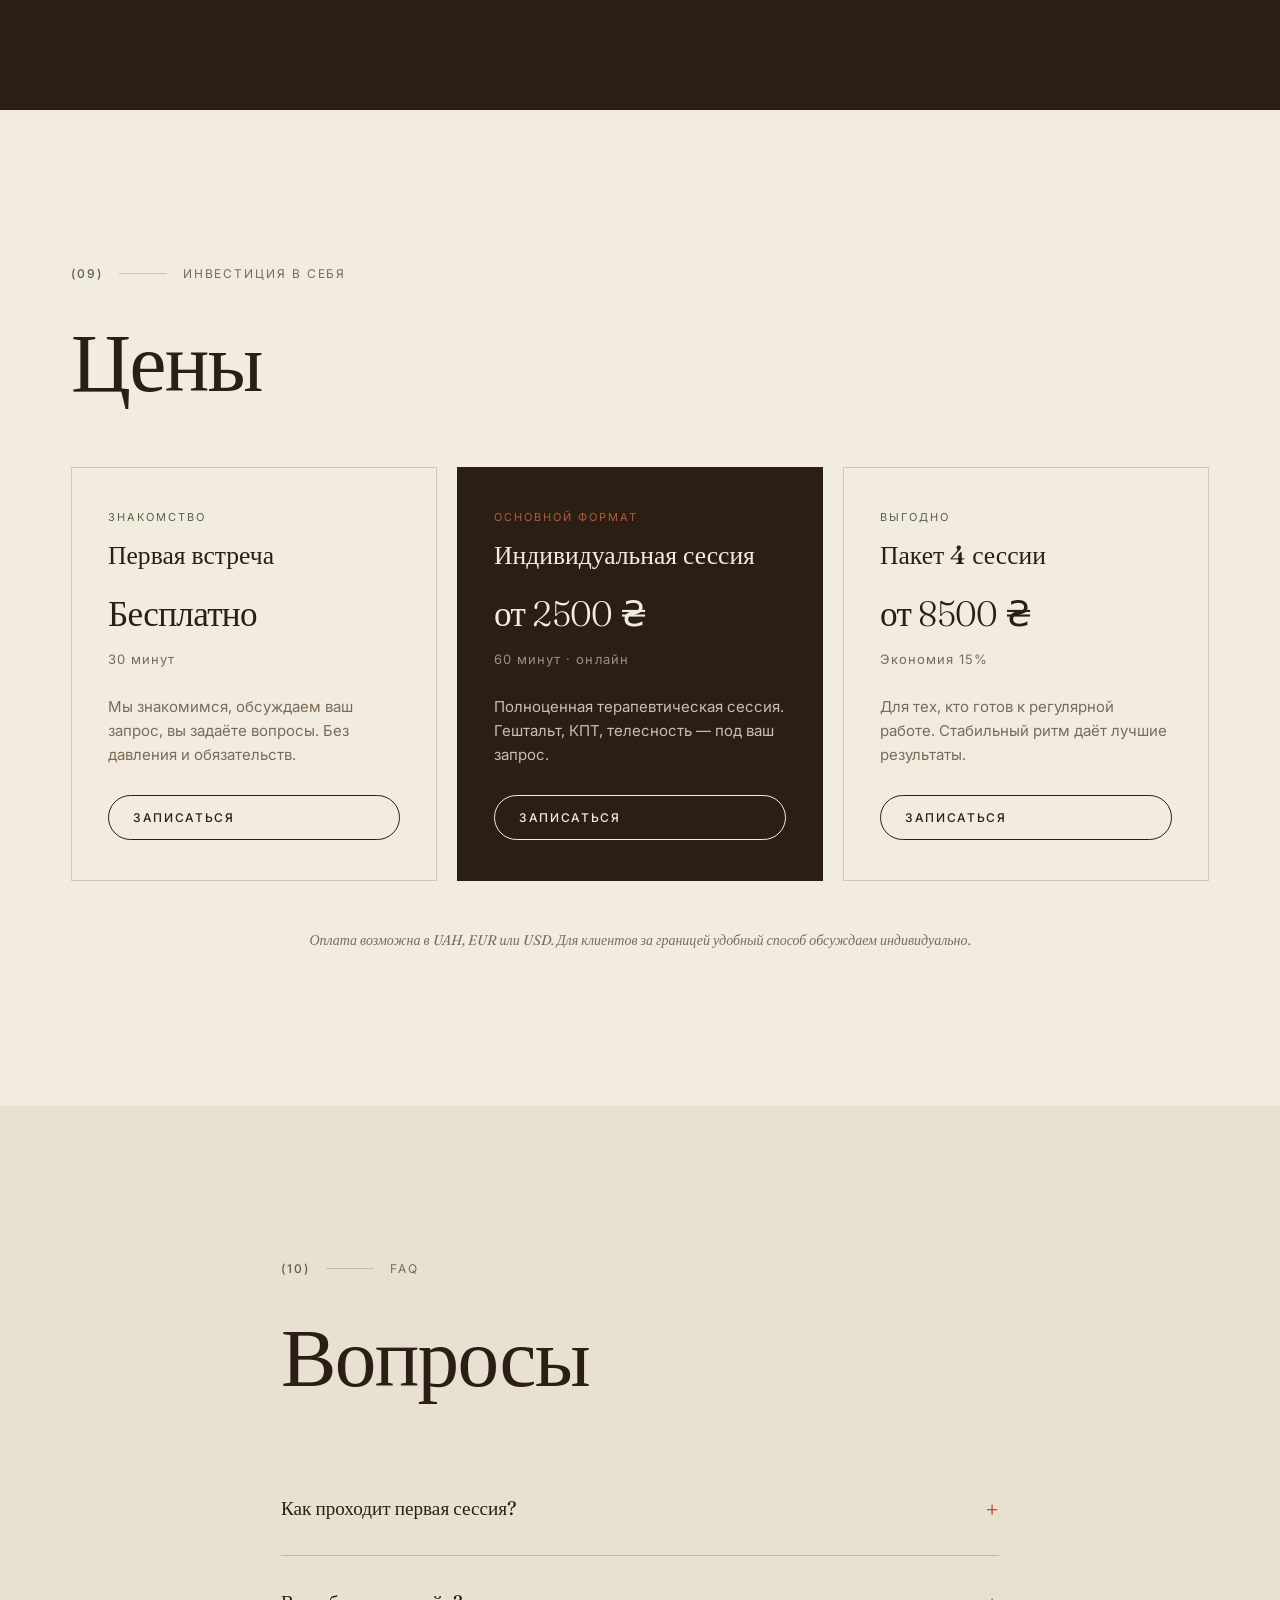
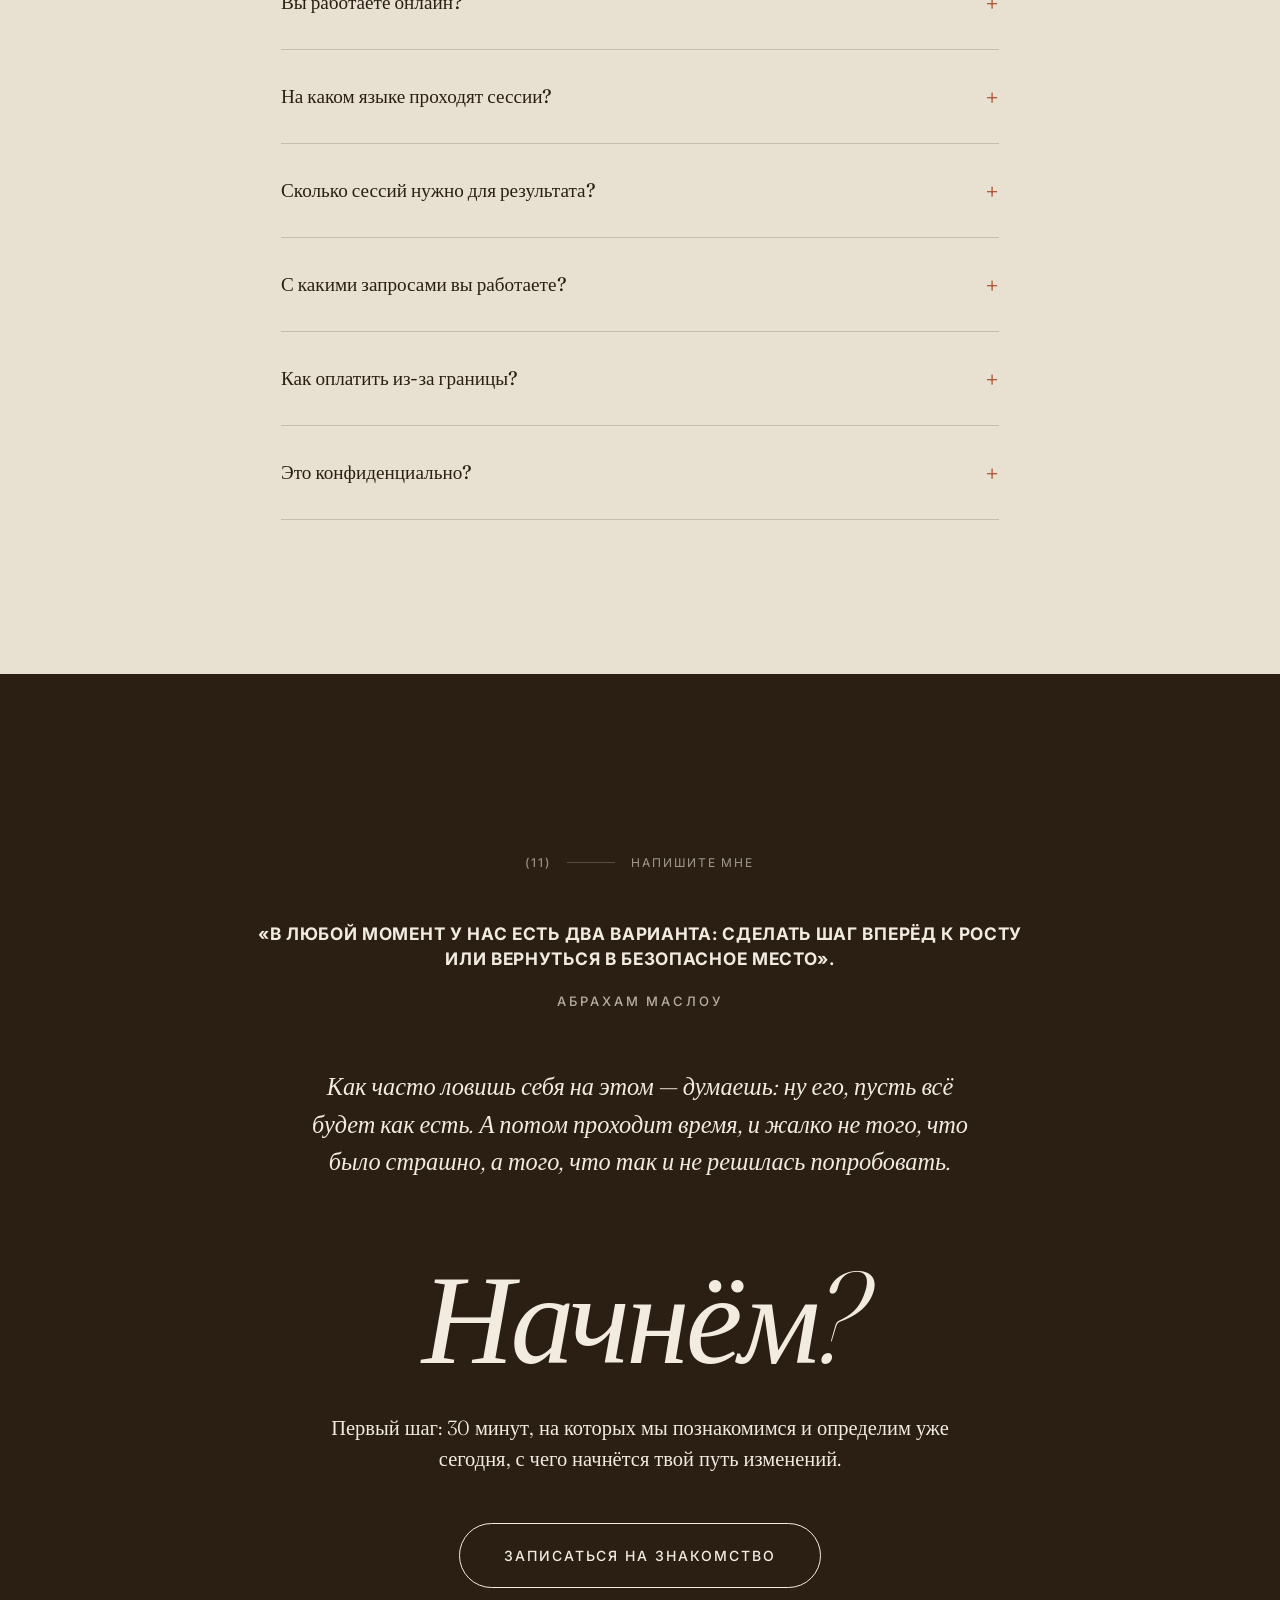
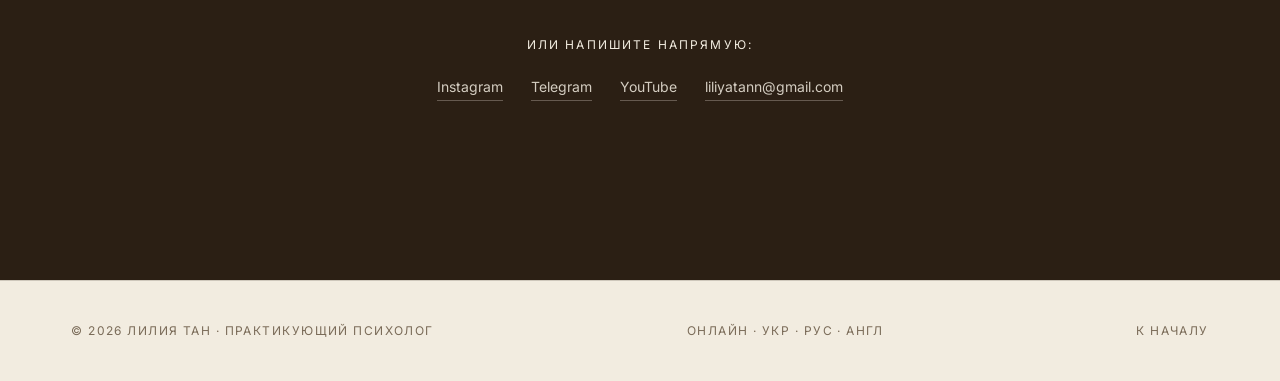
==== commit db45f4cd: "reviews (08): replace text grid with 11-image slow ticker; new title ВІДГУКИ - Section label now "Чт" ====
--- a/index.html
+++ b/index.html
@@ -411,24 +411,39 @@
   </section>
 
   <!-- (08) REVIEWS -->
-  <section class="section dark" id="reviews">
+  <section class="section dark reviews-section" id="reviews">
     <div class="container">
       <div class="section-head reveal">
         <span class="sec-num" data-i18n="reviews.num">(08)</span>
         <span class="sec-line"></span>
-        <span class="sec-label" data-i18n="reviews.label">Отзывы клиентов</span>
-      </div>
-      <h2 class="sec-title reveal" data-i18n="reviews.title">Что говорят люди</h2>
-
-      <div class="reviews">
-        <figure class="review reveal"><blockquote data-i18n="reviews.1.q">Лилия создаёт такое пространство, где можно наконец снять маску.</blockquote><figcaption data-i18n="reviews.1.a">Елена, 34 · Киев · тревожность</figcaption></figure>
-        <figure class="review reveal"><blockquote data-i18n="reviews.2.q">Я пришёл со скептицизмом, но Лилия не пыталась меня переубедить.</blockquote><figcaption data-i18n="reviews.2.a">Андрей, 41 · Львов · кризис решений</figcaption></figure>
-        <figure class="review reveal"><blockquote data-i18n="reviews.3.q">Мне было трудно говорить о своих чувствах. С Лилией это стало возможным.</blockquote><figcaption data-i18n="reviews.3.a">Марина, 28 · Варшава · самооценка</figcaption></figure>
-        <figure class="review reveal"><blockquote data-i18n="reviews.4.q">Терапия с Лилией помогла мне увидеть паттерны, которые я повторяла годами.</blockquote><figcaption data-i18n="reviews.4.a">Екатерина, 37 · Киев · отношения</figcaption></figure>
-        <figure class="review reveal"><blockquote data-i18n="reviews.5.q">После переезда в Берлин я потеряла себя. Лилия помогла мне найти опору внутри.</blockquote><figcaption data-i18n="reviews.5.a">Юлия, 31 · Берлин · адаптация</figcaption></figure>
-        <figure class="review reveal"><blockquote data-i18n="reviews.6.q">Я выгорел на работе и не понимал как дальше. За 8 сессий я снова почувствовал смысл.</blockquote><figcaption data-i18n="reviews.6.a">Дмитрий, 35 · Днепр · выгорание</figcaption></figure>
-        <figure class="review reveal"><blockquote data-i18n="reviews.7.q">Я боялась идти к психологу — думала, это признание слабости.</blockquote><figcaption data-i18n="reviews.7.a">Анна, 44 · Одесса · первый опыт</figcaption></figure>
-        <figure class="review reveal"><blockquote data-i18n="reviews.8.q">Лилия работает очень деликатно, но точно. Одно её вопрос раскрывает то, что я прятала.</blockquote><figcaption data-i18n="reviews.8.a">Ирина, 29 · Прага · поиск себя</figcaption></figure>
+        <span class="sec-label" data-i18n="reviews.label">Что говорят клиенты после терапии</span>
+      </div>
+      <h2 class="sec-title sec-title-xl reviews-title reveal" data-i18n="reviews.title">ОТЗЫВЫ</h2>
+    </div>
+    <div class="ticker reveal" aria-label="Клиентские отзывы">
+      <div class="ticker-track">
+        <figure class="ticker-item"><img src="images/reviews/review-01.jpg" alt="Отзыв клиента" loading="lazy"></figure>
+        <figure class="ticker-item"><img src="images/reviews/review-02.jpg" alt="Отзыв клиента" loading="lazy"></figure>
+        <figure class="ticker-item"><img src="images/reviews/review-03.jpg" alt="Отзыв клиента" loading="lazy"></figure>
+        <figure class="ticker-item"><img src="images/reviews/review-04.jpg" alt="Отзыв клиента" loading="lazy"></figure>
+        <figure class="ticker-item"><img src="images/reviews/review-05.jpg" alt="Отзыв клиента" loading="lazy"></figure>
+        <figure class="ticker-item"><img src="images/reviews/review-06.jpg" alt="Отзыв клиента" loading="lazy"></figure>
+        <figure class="ticker-item"><img src="images/reviews/review-07.jpg" alt="Отзыв клиента" loading="lazy"></figure>
+        <figure class="ticker-item"><img src="images/reviews/review-08.jpg" alt="Отзыв клиента" loading="lazy"></figure>
+        <figure class="ticker-item"><img src="images/reviews/review-09.jpg" alt="Отзыв клиента" loading="lazy"></figure>
+        <figure class="ticker-item"><img src="images/reviews/review-10.jpg" alt="Отзыв клиента" loading="lazy"></figure>
+        <figure class="ticker-item"><img src="images/reviews/review-11.jpg" alt="Отзыв клиента" loading="lazy"></figure>
+        <figure class="ticker-item" aria-hidden="true"><img src="images/reviews/review-01.jpg" alt="" loading="lazy"></figure>
+        <figure class="ticker-item" aria-hidden="true"><img src="images/reviews/review-02.jpg" alt="" loading="lazy"></figure>
+        <figure class="ticker-item" aria-hidden="true"><img src="images/reviews/review-03.jpg" alt="" loading="lazy"></figure>
+        <figure class="ticker-item" aria-hidden="true"><img src="images/reviews/review-04.jpg" alt="" loading="lazy"></figure>
+        <figure class="ticker-item" aria-hidden="true"><img src="images/reviews/review-05.jpg" alt="" loading="lazy"></figure>
+        <figure class="ticker-item" aria-hidden="true"><img src="images/reviews/review-06.jpg" alt="" loading="lazy"></figure>
+        <figure class="ticker-item" aria-hidden="true"><img src="images/reviews/review-07.jpg" alt="" loading="lazy"></figure>
+        <figure class="ticker-item" aria-hidden="true"><img src="images/reviews/review-08.jpg" alt="" loading="lazy"></figure>
+        <figure class="ticker-item" aria-hidden="true"><img src="images/reviews/review-09.jpg" alt="" loading="lazy"></figure>
+        <figure class="ticker-item" aria-hidden="true"><img src="images/reviews/review-10.jpg" alt="" loading="lazy"></figure>
+        <figure class="ticker-item" aria-hidden="true"><img src="images/reviews/review-11.jpg" alt="" loading="lazy"></figure>
       </div>
     </div>
   </section>
--- a/styles.css
+++ b/styles.css
@@ -785,6 +785,46 @@
 }
 
 /* ---------- Reviews ---------- */
+.reviews-title {
+  text-transform: uppercase;
+  letter-spacing: 0.04em;
+  text-align: center;
+  color: var(--cream);
+}
+.ticker {
+  width: 100%;
+  overflow: hidden;
+  margin-top: clamp(40px, 5vw, 64px);
+  -webkit-mask-image: linear-gradient(to right, transparent 0, #000 6%, #000 94%, transparent 100%);
+          mask-image: linear-gradient(to right, transparent 0, #000 6%, #000 94%, transparent 100%);
+}
+.ticker-track {
+  display: flex;
+  gap: 28px;
+  width: max-content;
+  align-items: stretch;
+  animation: ticker-scroll 140s linear infinite;
+  will-change: transform;
+}
+.ticker:hover .ticker-track { animation-play-state: paused; }
+.ticker-item {
+  flex: 0 0 auto;
+  margin: 0;
+  height: 440px;
+  display: block;
+}
+.ticker-item img {
+  height: 100%;
+  width: auto;
+  display: block;
+  border-radius: 6px;
+  box-shadow: 0 20px 50px -25px rgba(0,0,0,0.55);
+  background: var(--cream);
+}
+@keyframes ticker-scroll {
+  from { transform: translate3d(0, 0, 0); }
+  to   { transform: translate3d(-50%, 0, 0); }
+}
 .reviews {
   display: grid;
   grid-template-columns: repeat(4, 1fr);
@@ -1110,6 +1150,7 @@
 @media (prefers-reduced-motion: reduce) {
   .reveal { opacity: 1; transform: none; transition: none; }
   .stamp { animation: none; }
+  .ticker-track { animation: none; }
   .hero-img-wrap { transform: none; }
 }
 
@@ -1180,6 +1221,8 @@
   .steps { grid-template-columns: 1fr; gap: 40px; }
 
   .reviews { grid-template-columns: 1fr; }
+  .ticker-item { height: 340px; }
+  .ticker-track { gap: 18px; animation-duration: 100s; }
 
   .pricing { grid-template-columns: 1fr; }
 
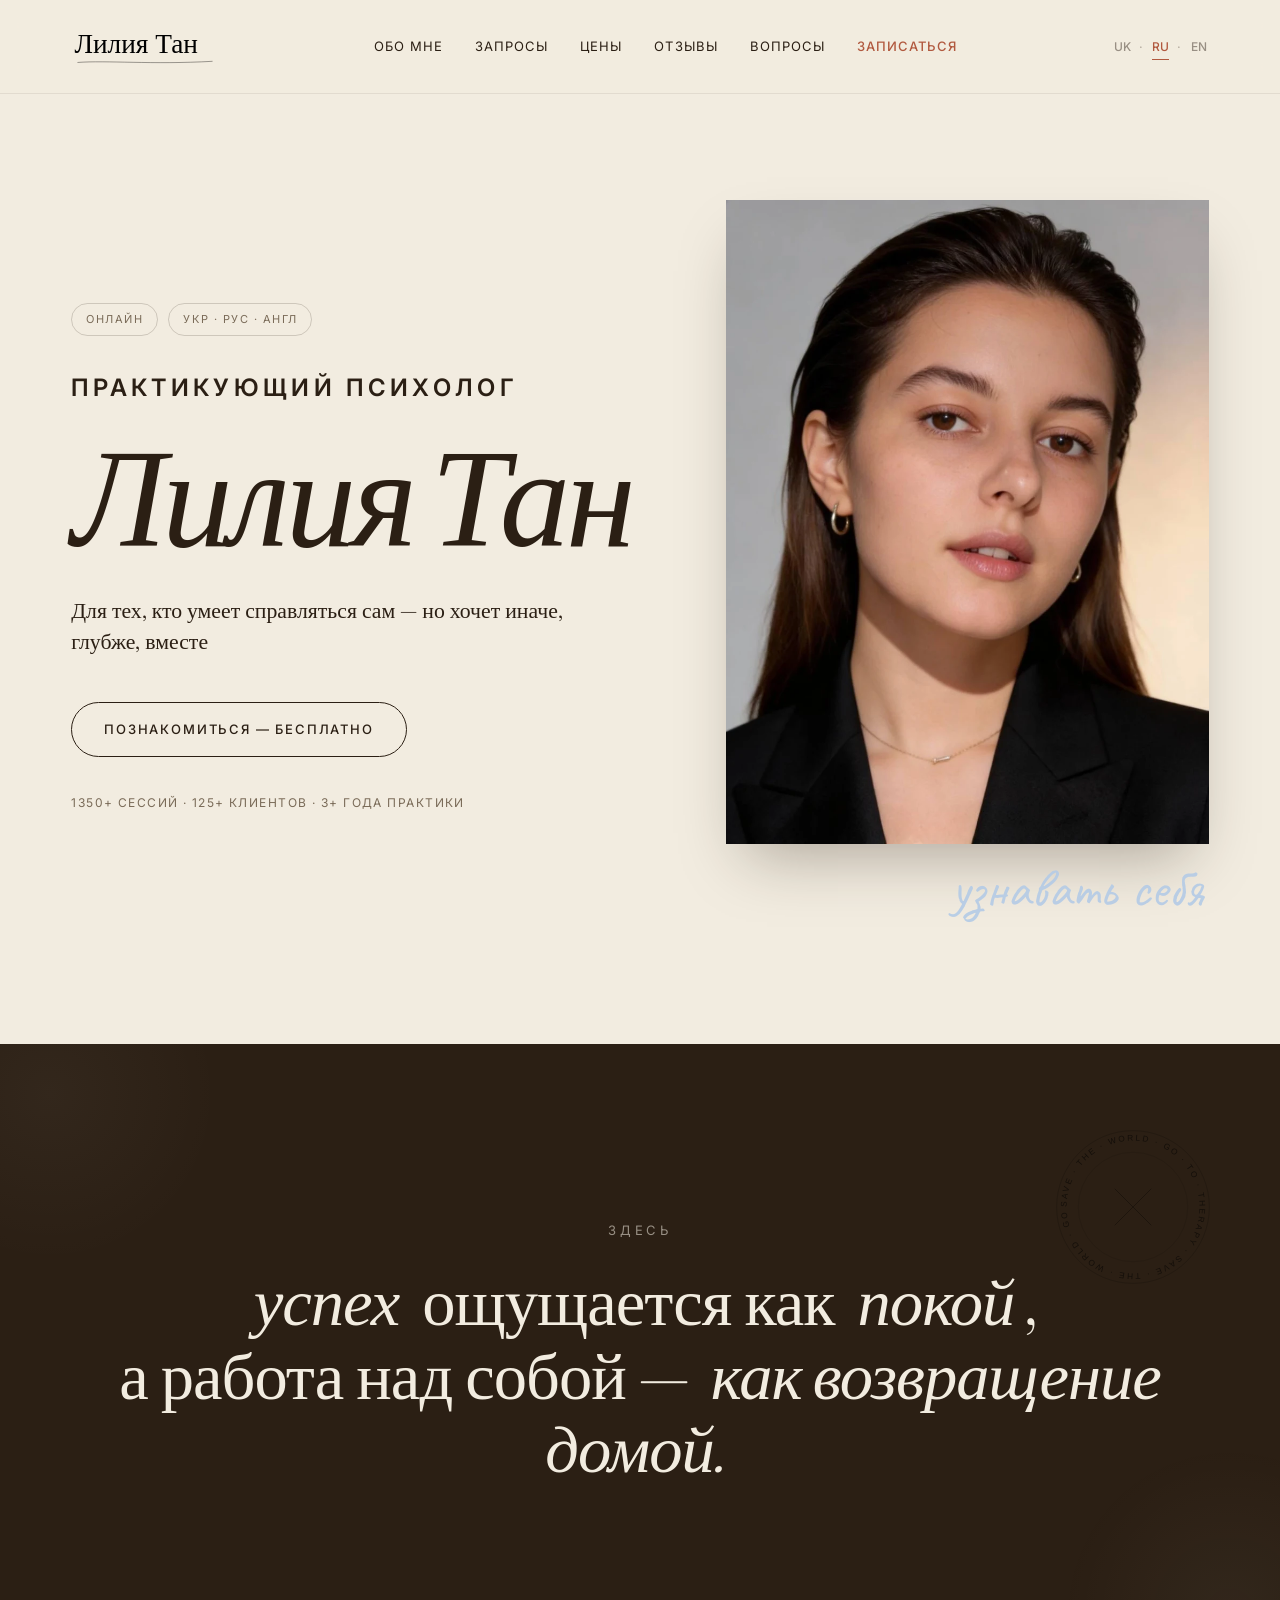
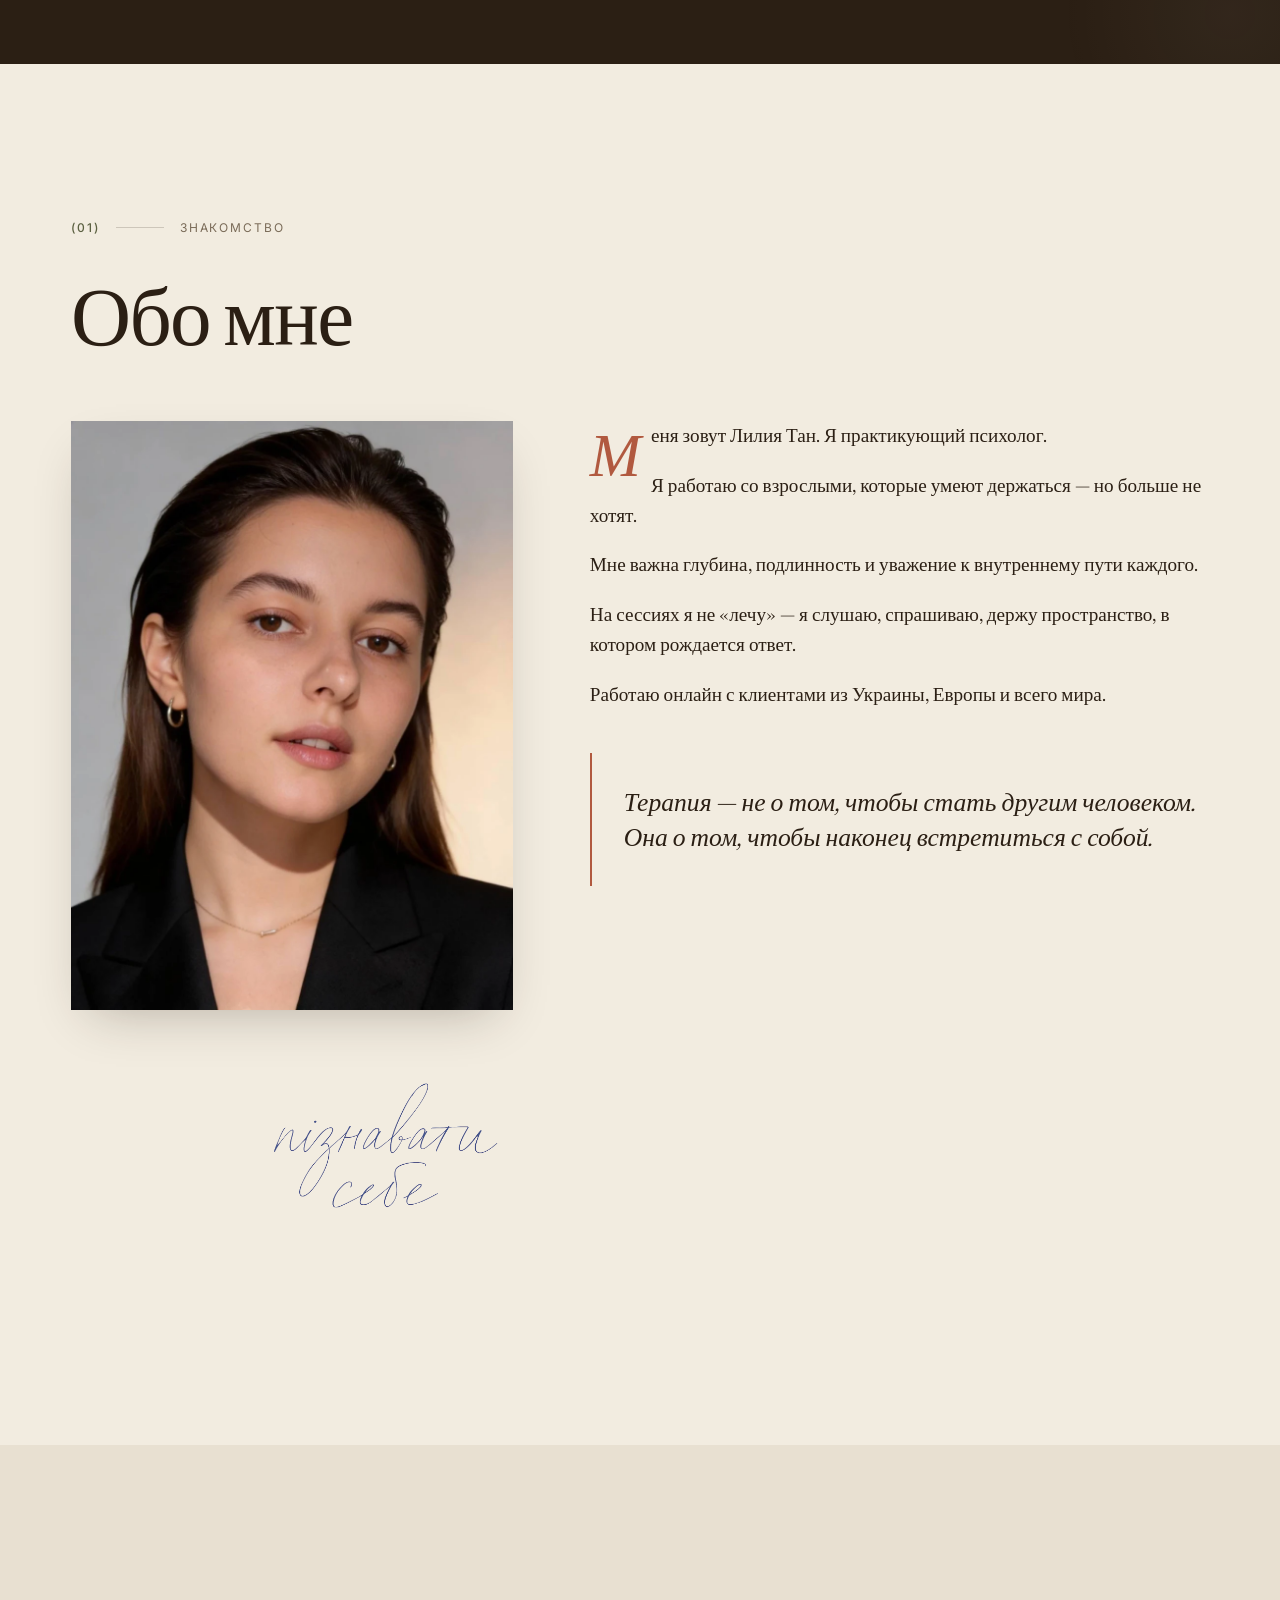
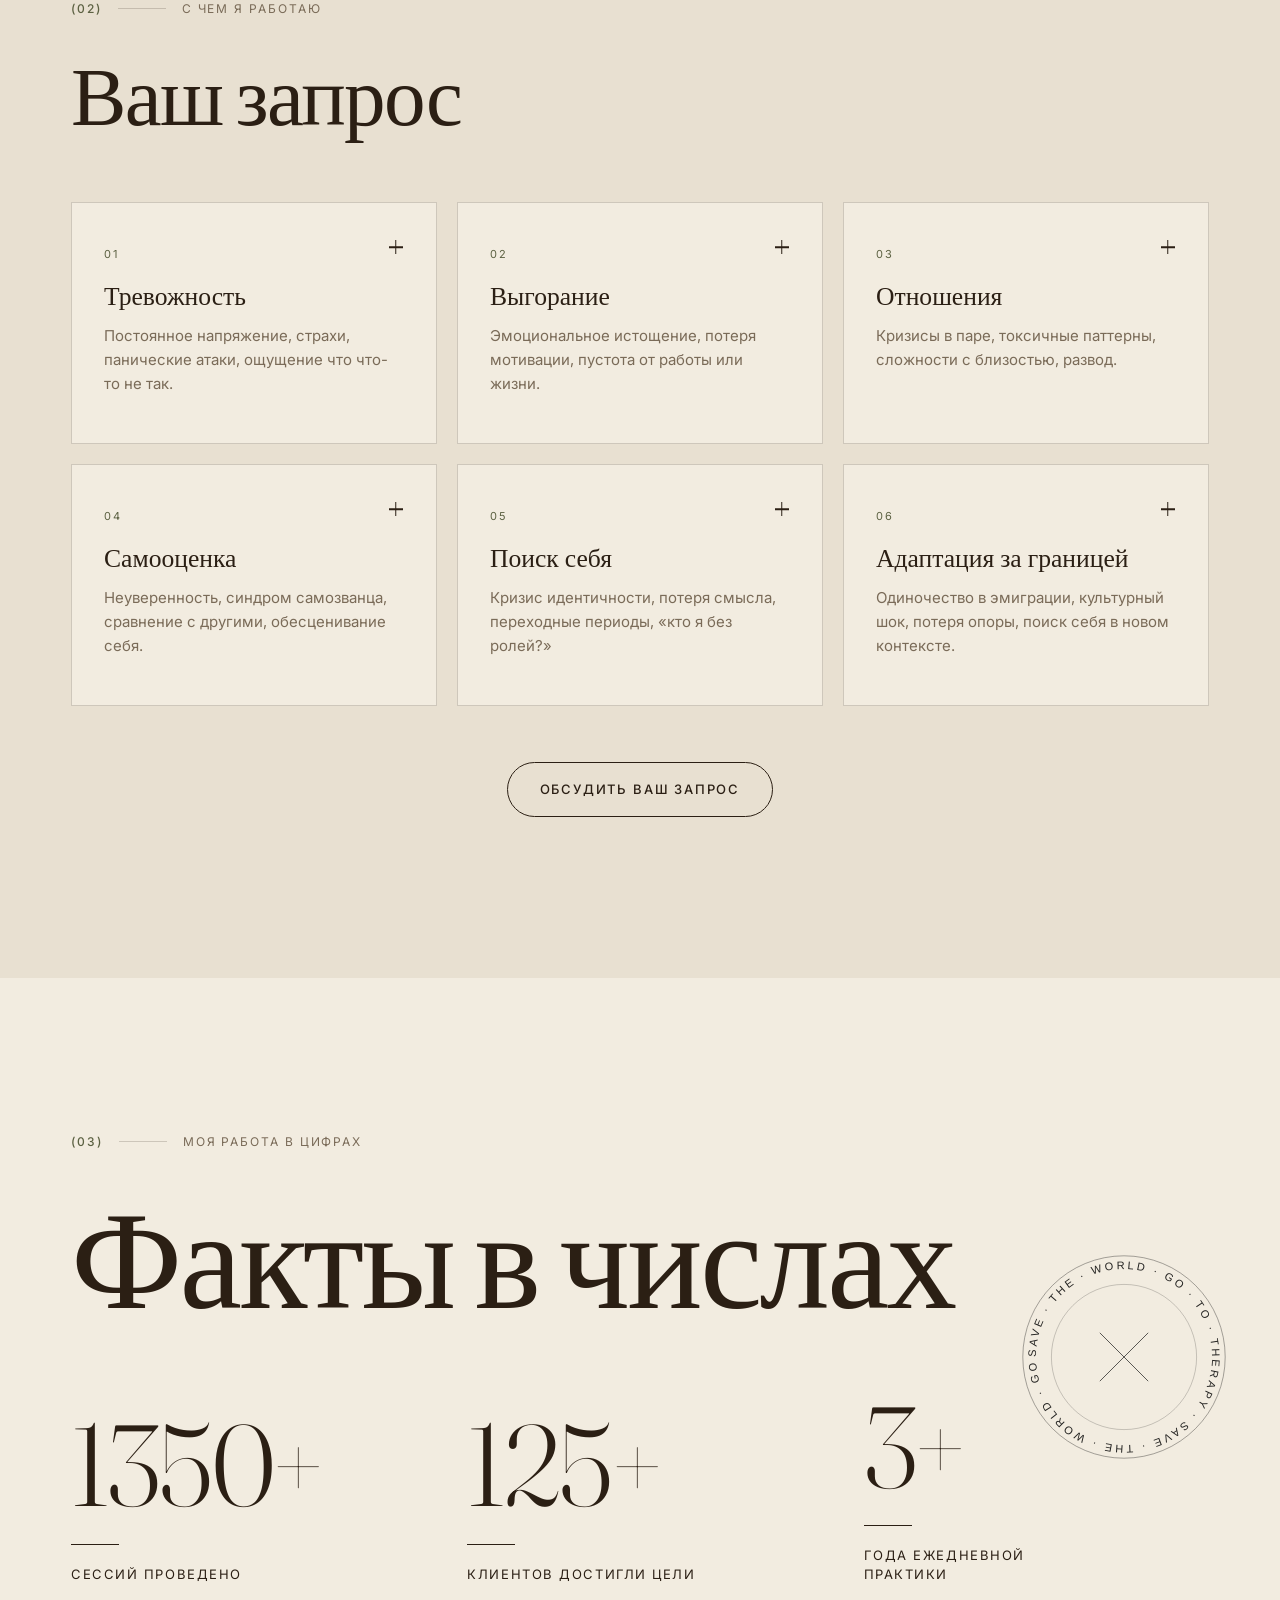
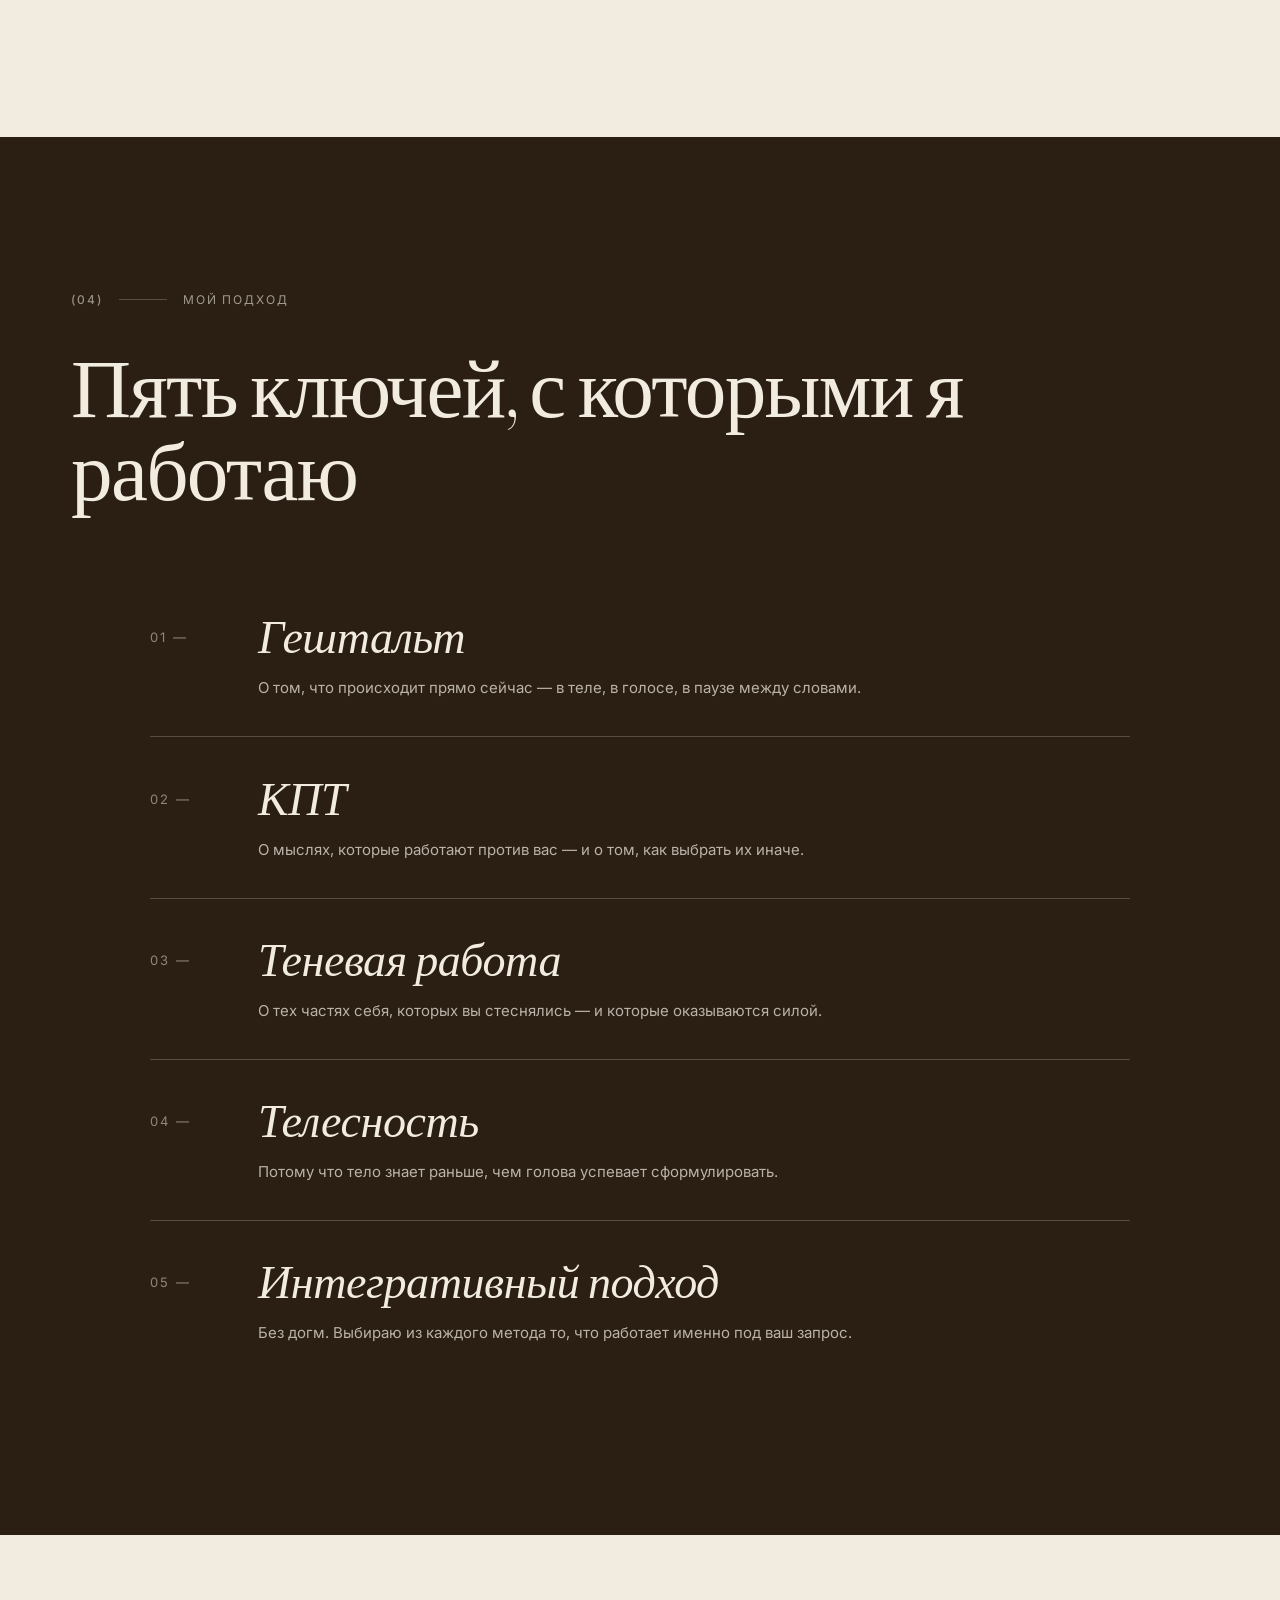
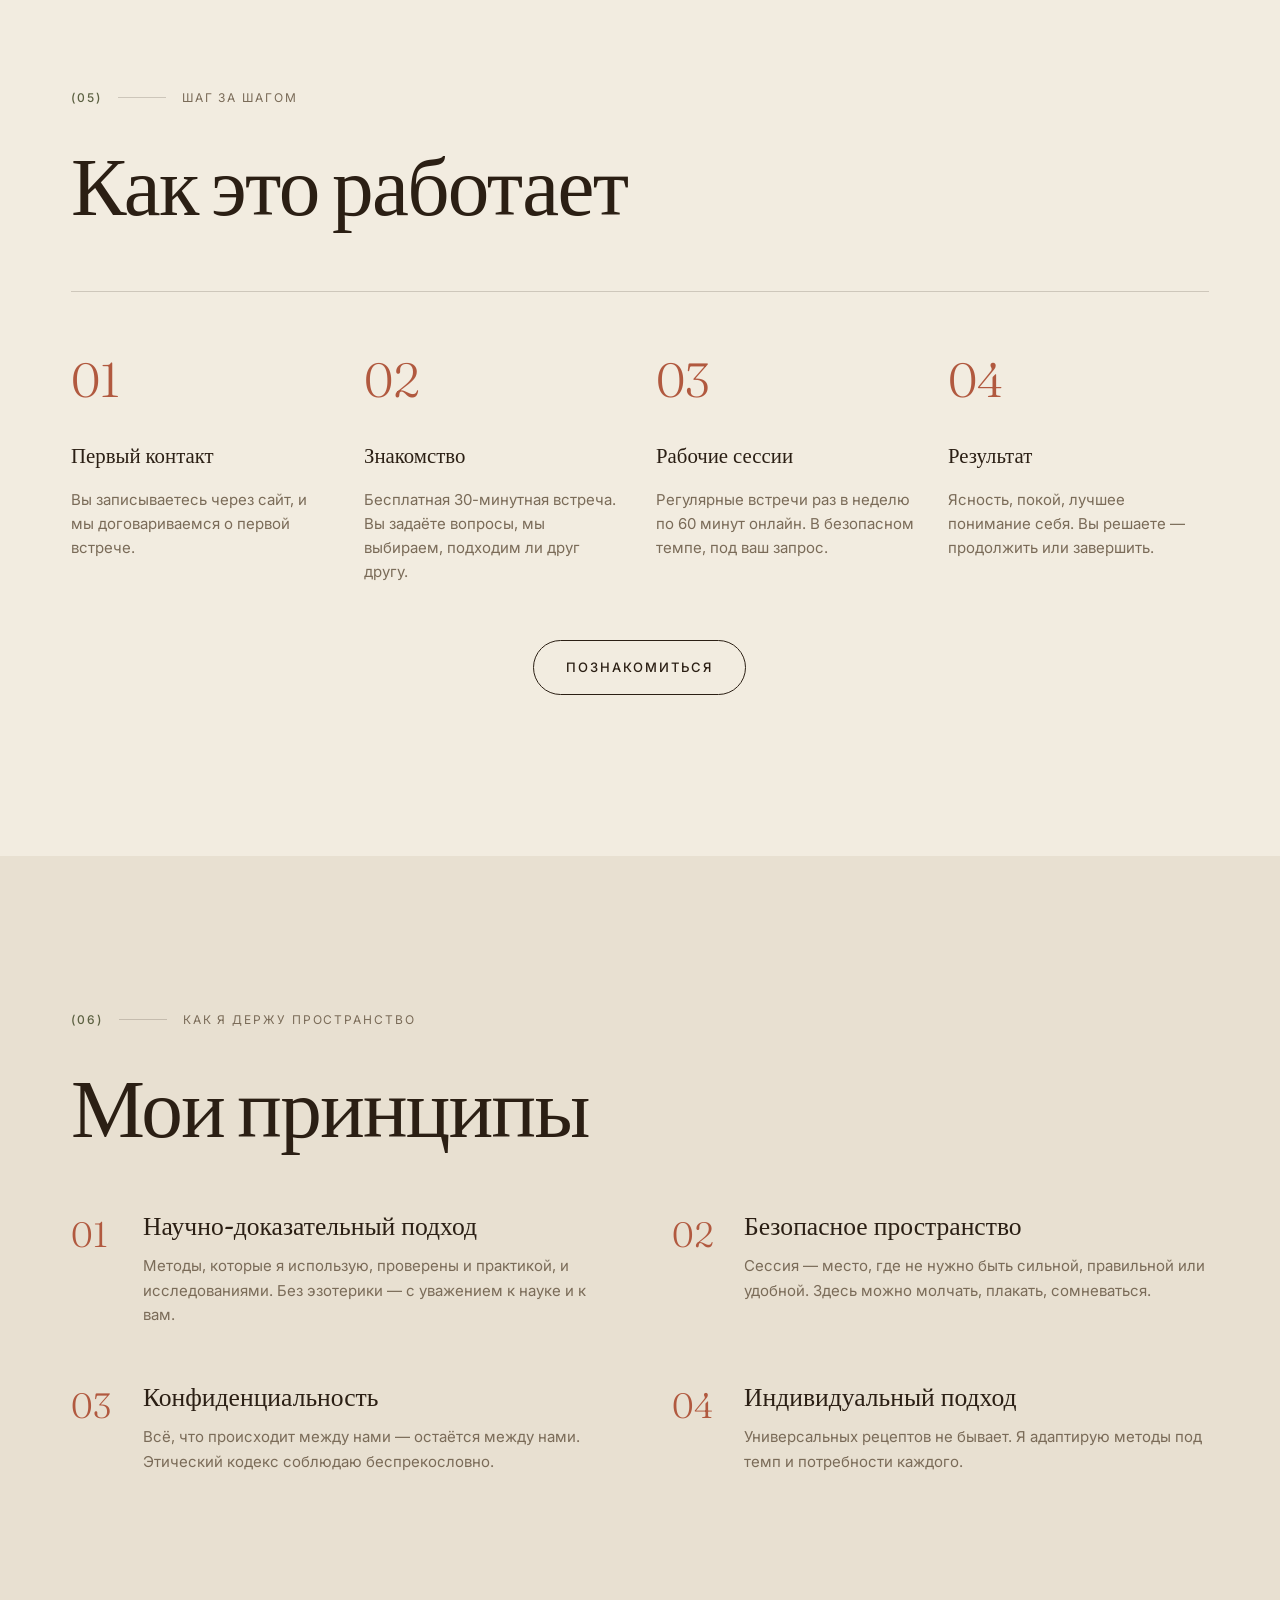
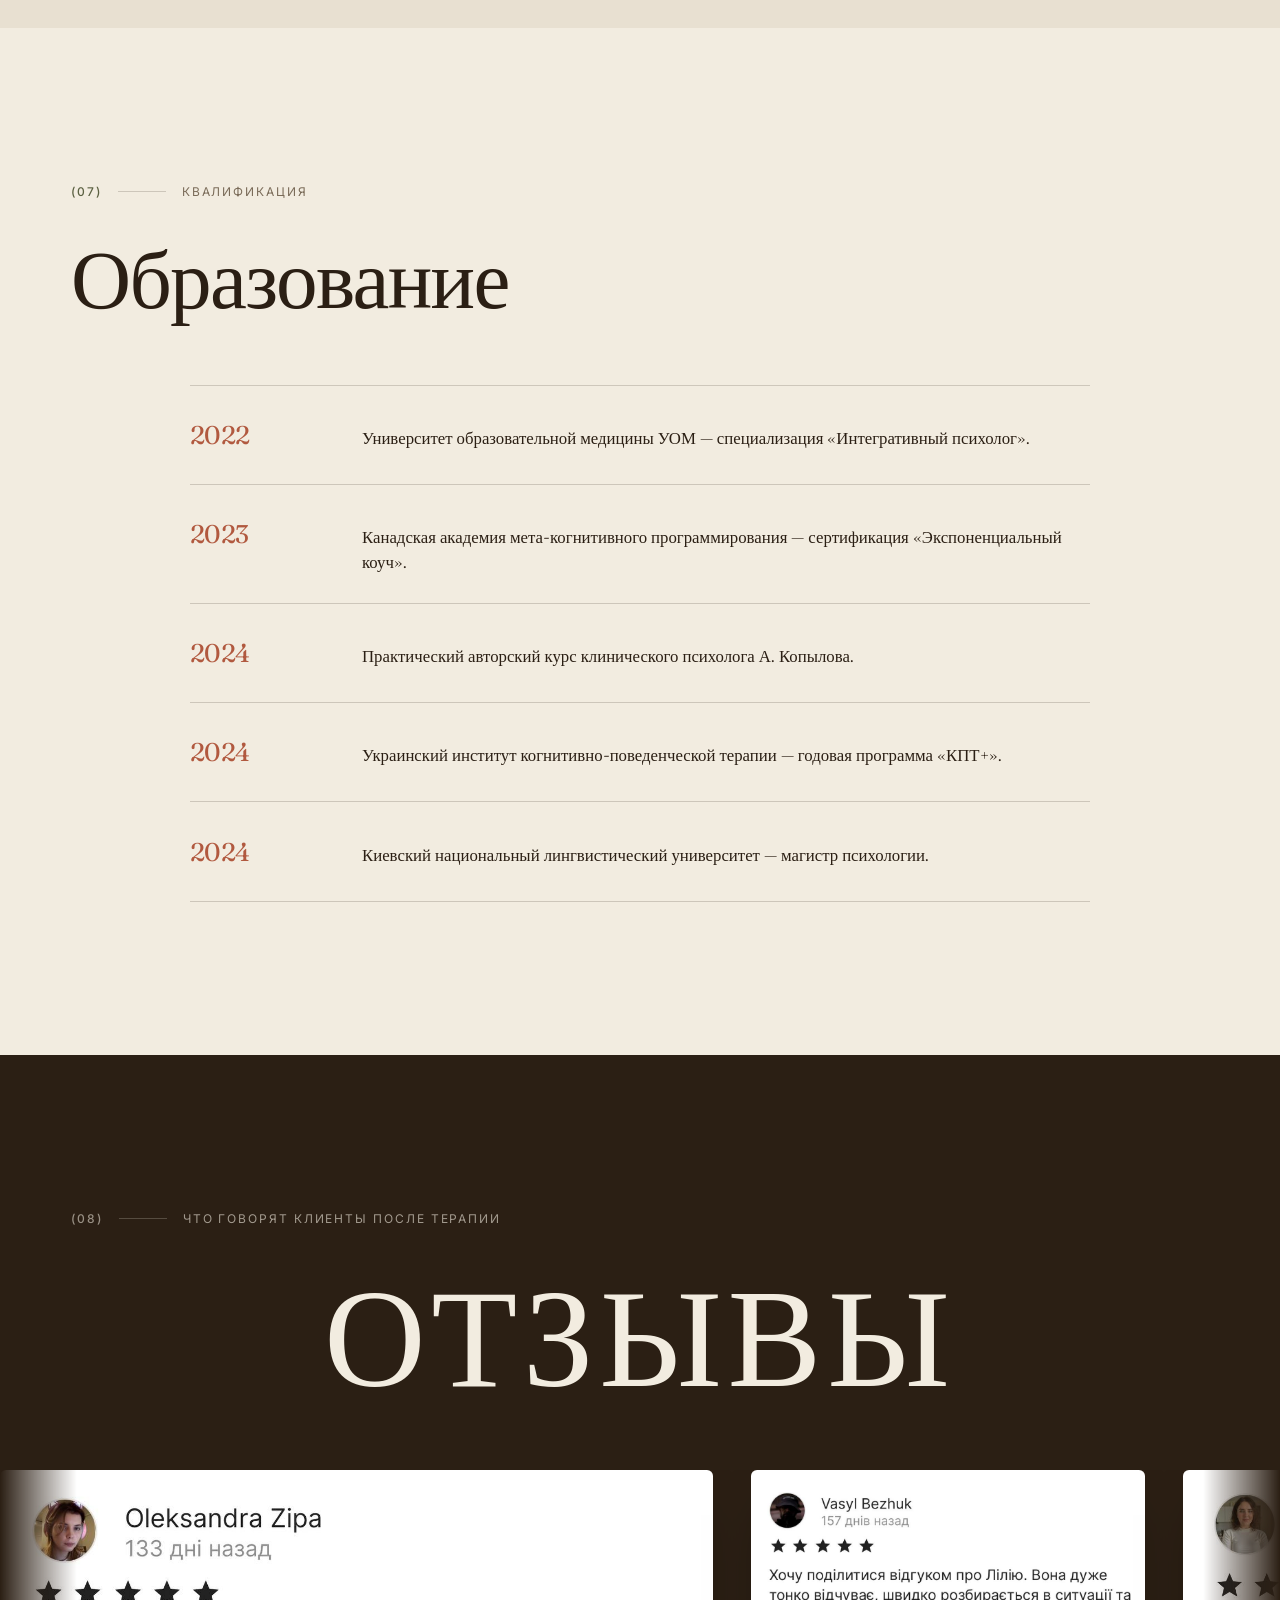
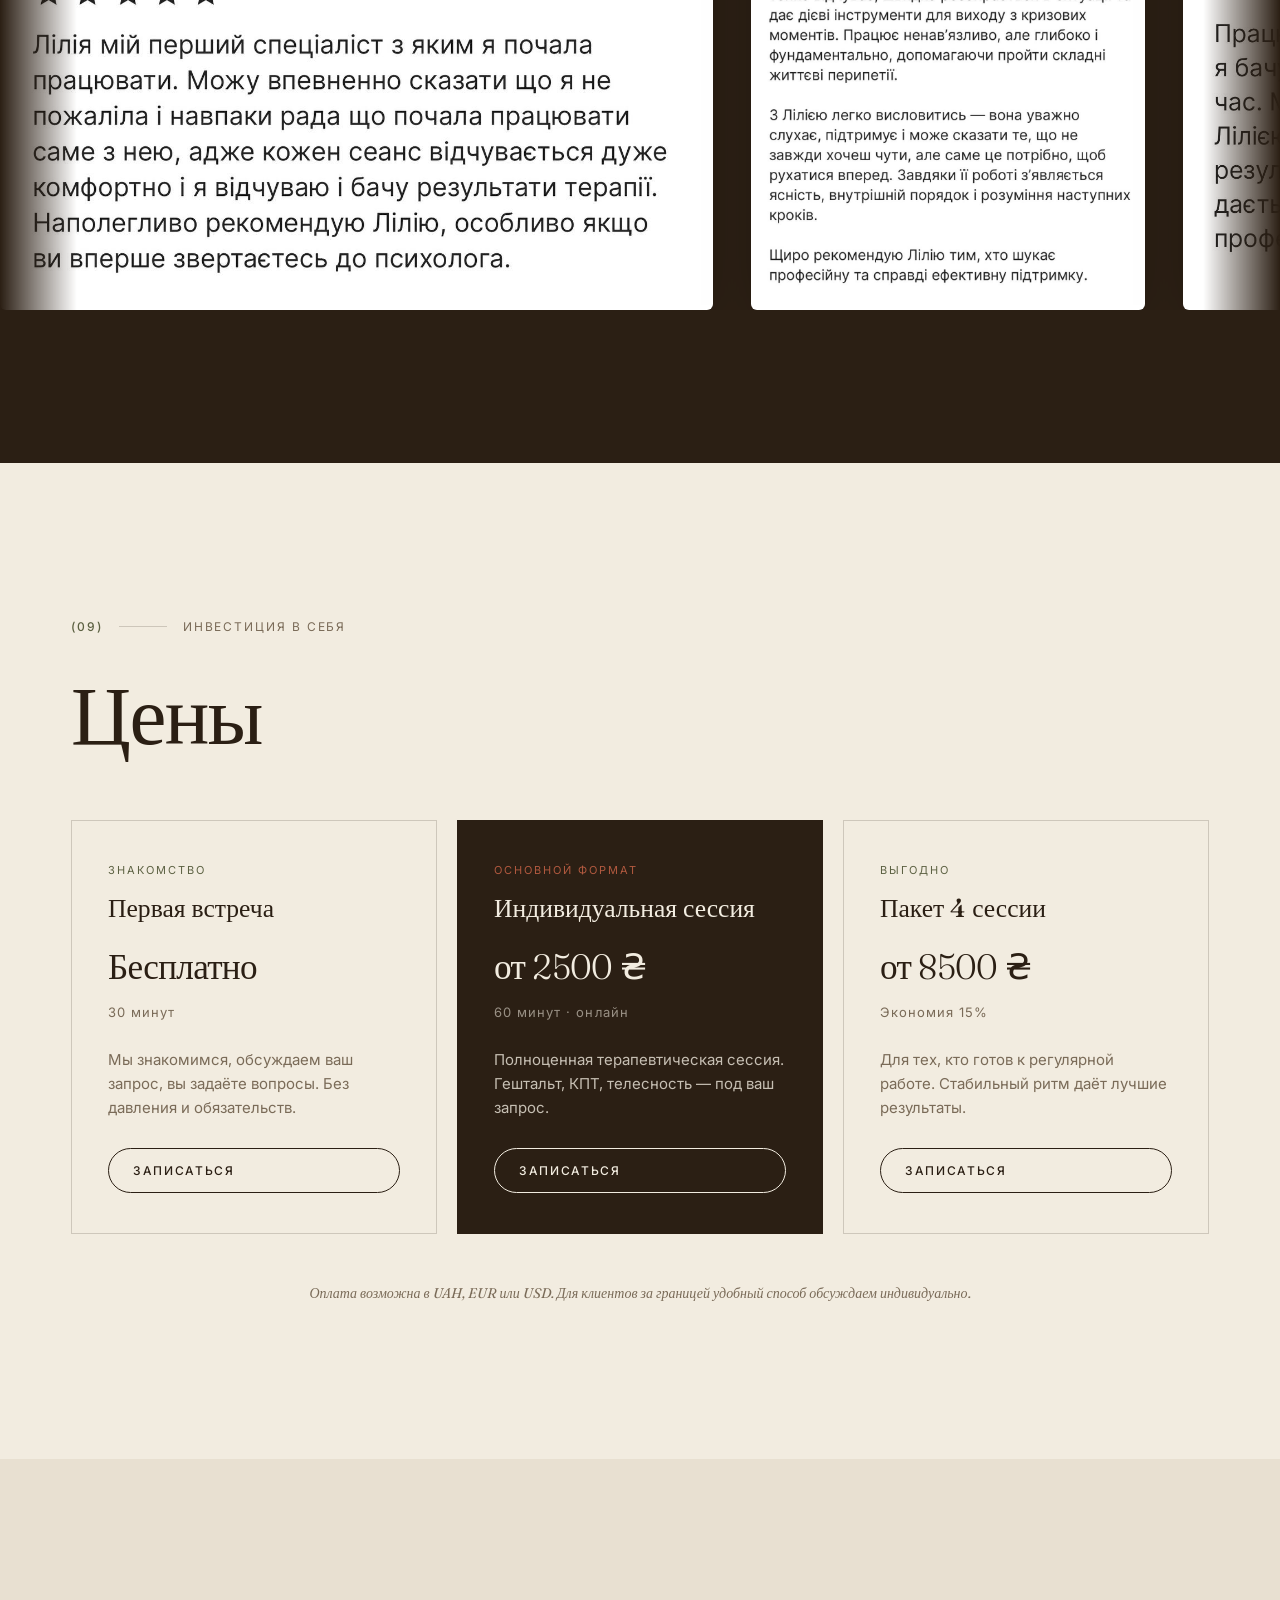
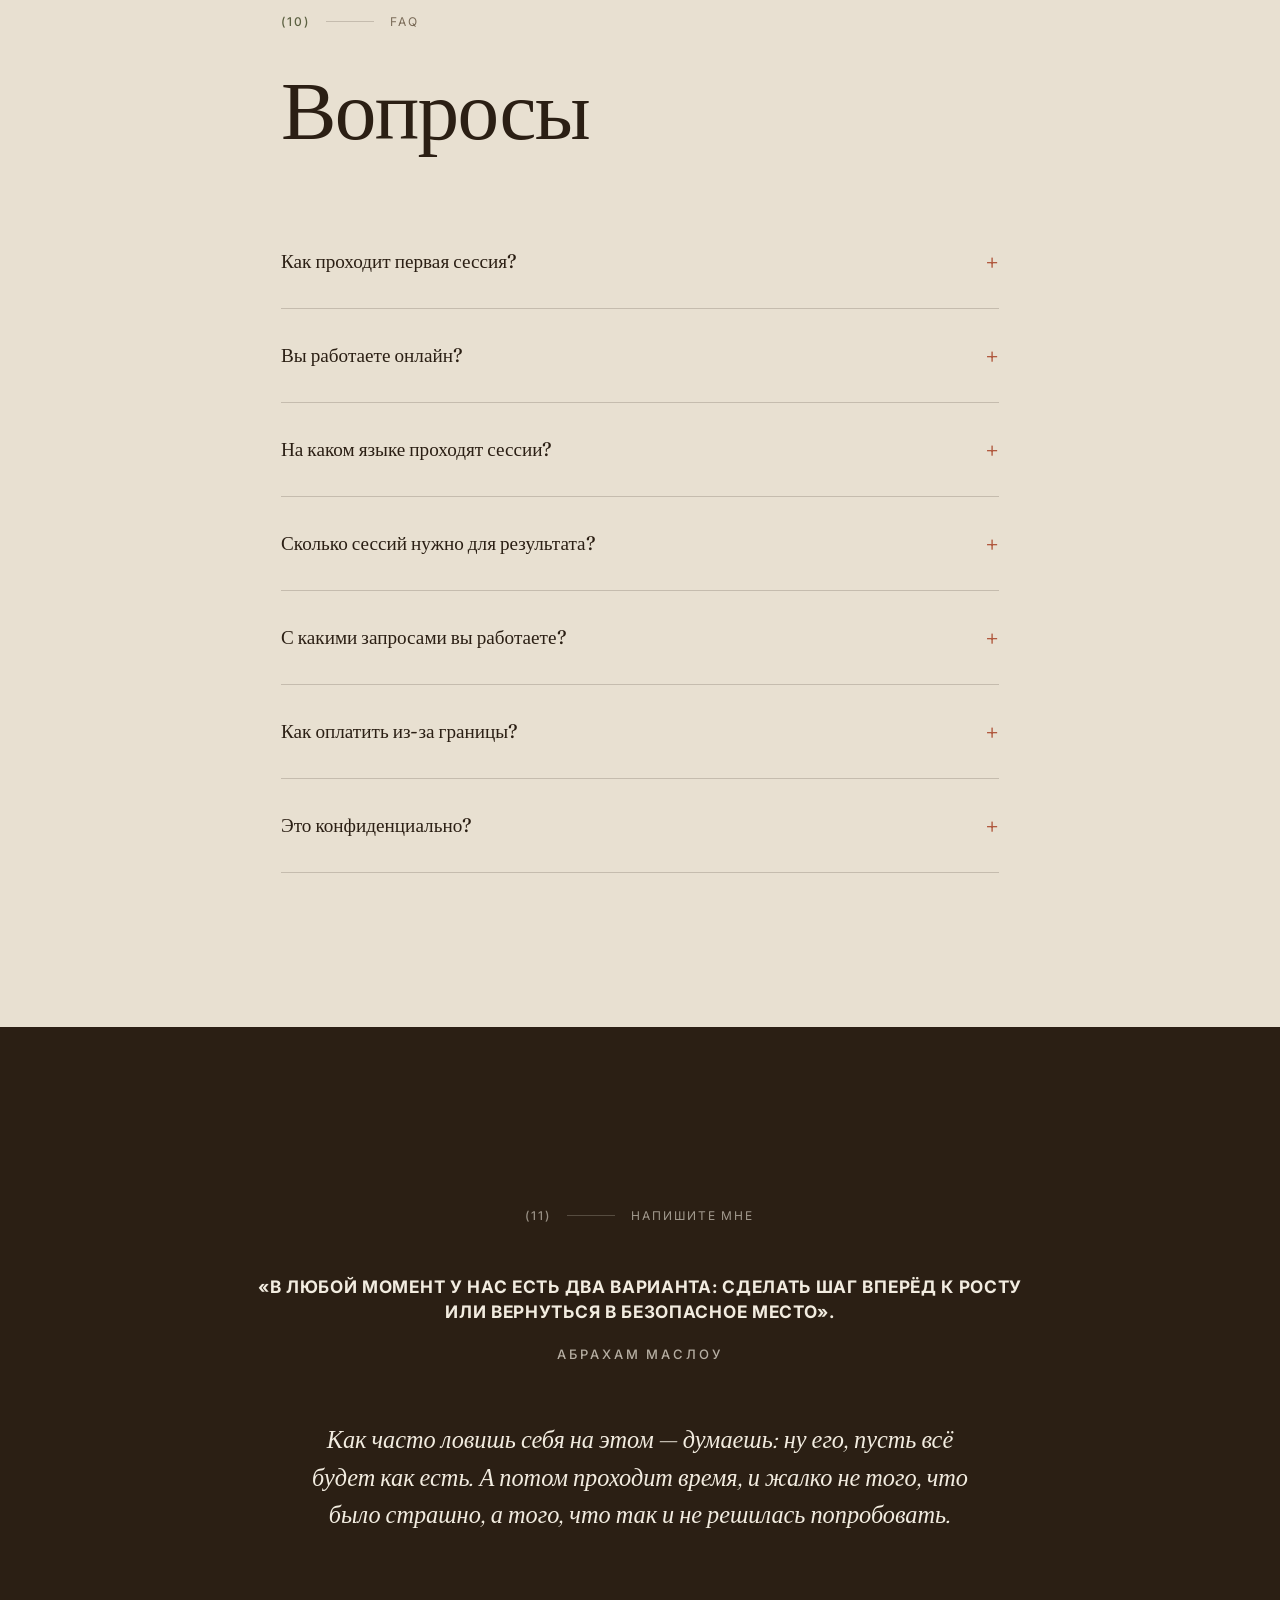
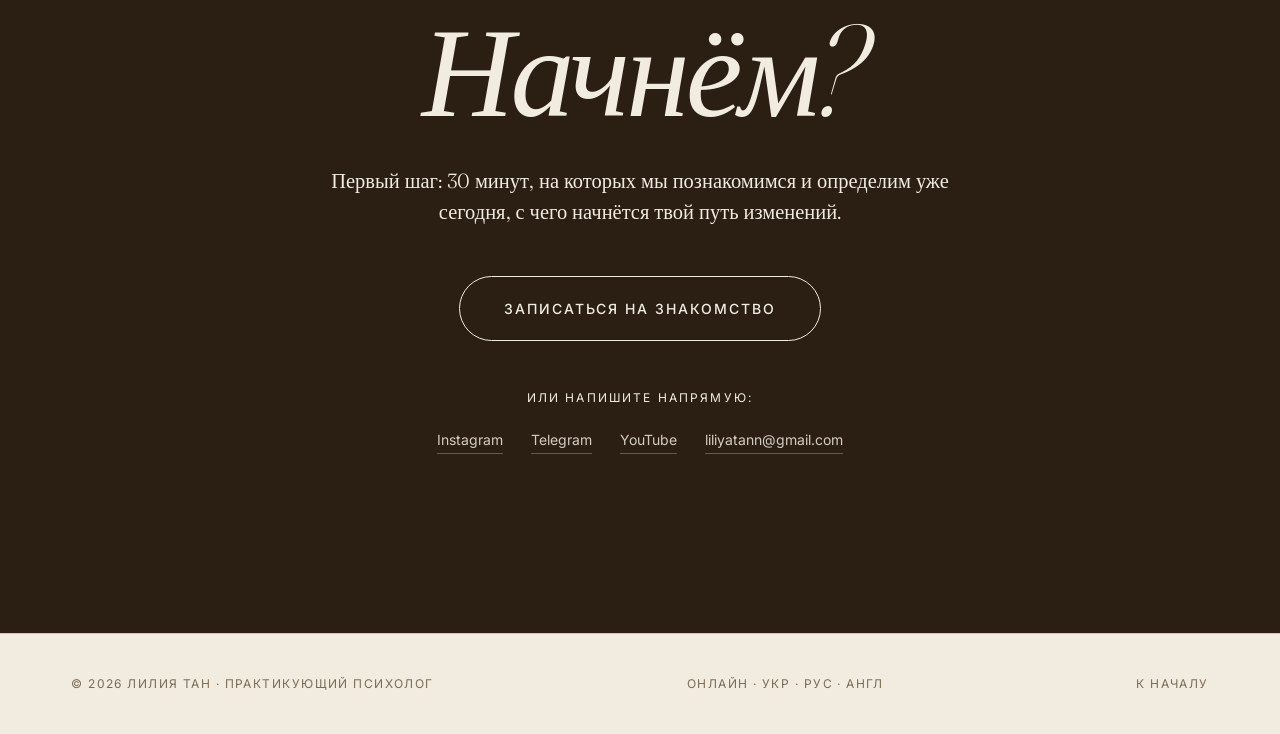
==== commit 642dee5b: "hero/about/manifesto: captions below photos, mobile overflow fix, rotating stamp in manifesto - Hero" ====
--- a/index.html
+++ b/index.html
@@ -64,14 +64,17 @@
       <div class="hero-visual">
         <div class="hero-img-wrap">
           <img src="images/hero-main.webp" alt="Лилия Тан" class="hero-img" loading="eager">
-          <span class="hero-script" data-i18n="hero.handwritten">узнавать себя</span>
-        </div>
+        </div>
+        <span class="hero-script" data-i18n="hero.handwritten">узнавать себя</span>
       </div>
     </div>
   </header>
 
   <!-- MANIFESTO (espresso) -->
   <section class="manifesto" aria-label="Manifesto">
+    <div class="manifesto-stamp" aria-hidden="true">
+      <img src="images/stamp.svg" alt="">
+    </div>
     <div class="manifesto-inner reveal">
       <p class="manifesto-body">
         <span class="mf-pre" data-i18n="manifesto.pre">Здесь</span>
--- a/styles.css
+++ b/styles.css
@@ -33,7 +33,7 @@
 
 * { box-sizing: border-box; margin: 0; padding: 0; }
 
-html { scroll-behavior: smooth; -webkit-text-size-adjust: 100%; }
+html { scroll-behavior: smooth; -webkit-text-size-adjust: 100%; overflow-x: hidden; }
 
 body {
   font-family: var(--f-body);
@@ -355,8 +355,9 @@
 }
 .hero-img-wrap {
   position: relative;
-  height: 100%;
+  width: 100%;
   min-height: 520px;
+  display: block;
 }
 .hero-img {
   width: 100%;
@@ -366,18 +367,18 @@
   box-shadow: 0 30px 60px -20px rgba(43,31,20,0.35);
 }
 .hero-script {
-  position: absolute;
-  bottom: -40px;
-  left: -40px;
+  display: block;
+  margin-top: 18px;
+  padding: 0 4px;
   font-family: var(--f-script);
   font-weight: 400;
-  font-size: clamp(3rem, 7vw, 6rem);
-  color: #9EB9D8;
-  transform: rotate(-6deg);
-  pointer-events: none;
-  opacity: 0.7;
-  white-space: nowrap;
+  font-size: clamp(2.2rem, 4.2vw, 3.6rem);
+  color: #B4CBE6;
+  opacity: 0.9;
   letter-spacing: 0.01em;
+  line-height: 1;
+  text-align: right;
+  white-space: normal;
 }
 
 /* ---------- Manifesto ---------- */
@@ -439,6 +440,9 @@
 }
 .about-portrait {
   position: relative;
+  display: flex;
+  flex-direction: column;
+  align-items: stretch;
 }
 .about-portrait-img {
   width: 100%;
@@ -448,15 +452,12 @@
   box-shadow: 0 20px 50px -20px rgba(43,31,20,0.3);
 }
 .about-handwritten {
-  position: absolute;
-  right: -18%;
-  bottom: -4%;
+  display: block;
   width: 60%;
-  max-width: 300px;
-  opacity: 0.55;
-  mix-blend-mode: multiply;
+  max-width: 280px;
+  margin: 16px 0 0 auto;
+  opacity: 0.75;
   pointer-events: none;
-  transform: rotate(-3deg);
 }
 .about-copy p {
   font-family: var(--f-display);
@@ -651,6 +652,19 @@
   color: var(--olive);
   opacity: 0.85;
 }
+.manifesto-stamp {
+  position: absolute;
+  top: clamp(36px, 7vw, 80px);
+  right: clamp(24px, 5vw, 90px);
+  width: clamp(120px, 13vw, 180px);
+  height: clamp(120px, 13vw, 180px);
+  pointer-events: none;
+  animation: spin-slow 40s linear infinite;
+  color: var(--cream);
+  opacity: 0.55;
+  z-index: 1;
+}
+.manifesto-stamp img { width: 100%; height: 100%; }
 @keyframes spin-slow { to { transform: rotate(360deg); } }
 
 /* ---------- Approach ---------- */
@@ -800,7 +814,9 @@
 }
 .ticker-track {
   display: flex;
-  gap: 28px;
+  flex-direction: row;
+  flex-wrap: nowrap;
+  gap: 38px;
   width: max-content;
   align-items: stretch;
   animation: ticker-scroll 140s linear infinite;
@@ -1149,7 +1165,8 @@
 }
 @media (prefers-reduced-motion: reduce) {
   .reveal { opacity: 1; transform: none; transition: none; }
-  .stamp { animation: none; }
+  .stamp,
+  .manifesto-stamp { animation: none; }
   .ticker-track { animation: none; }
   .hero-img-wrap { transform: none; }
 }
@@ -1192,8 +1209,8 @@
   .hero-visual { min-height: 380px; }
   .hero-img, .hero-img-wrap { min-height: 380px; }
   .hero-script {
-    font-size: clamp(3rem, 12vw, 5rem);
-    bottom: -30px; left: -15px;
+    font-size: clamp(2rem, 9vw, 3rem);
+    margin-top: 14px;
   }
 
   .about-grid { grid-template-columns: 1fr; gap: 40px; }
@@ -1221,8 +1238,14 @@
   .steps { grid-template-columns: 1fr; gap: 40px; }
 
   .reviews { grid-template-columns: 1fr; }
-  .ticker-item { height: 340px; }
-  .ticker-track { gap: 18px; animation-duration: 100s; }
+  .ticker-item { height: 320px; flex: 0 0 auto; }
+  .ticker-track {
+    display: flex;
+    flex-direction: row;
+    flex-wrap: nowrap;
+    gap: 32px;
+    animation-duration: 90s;
+  }
 
   .pricing { grid-template-columns: 1fr; }
 
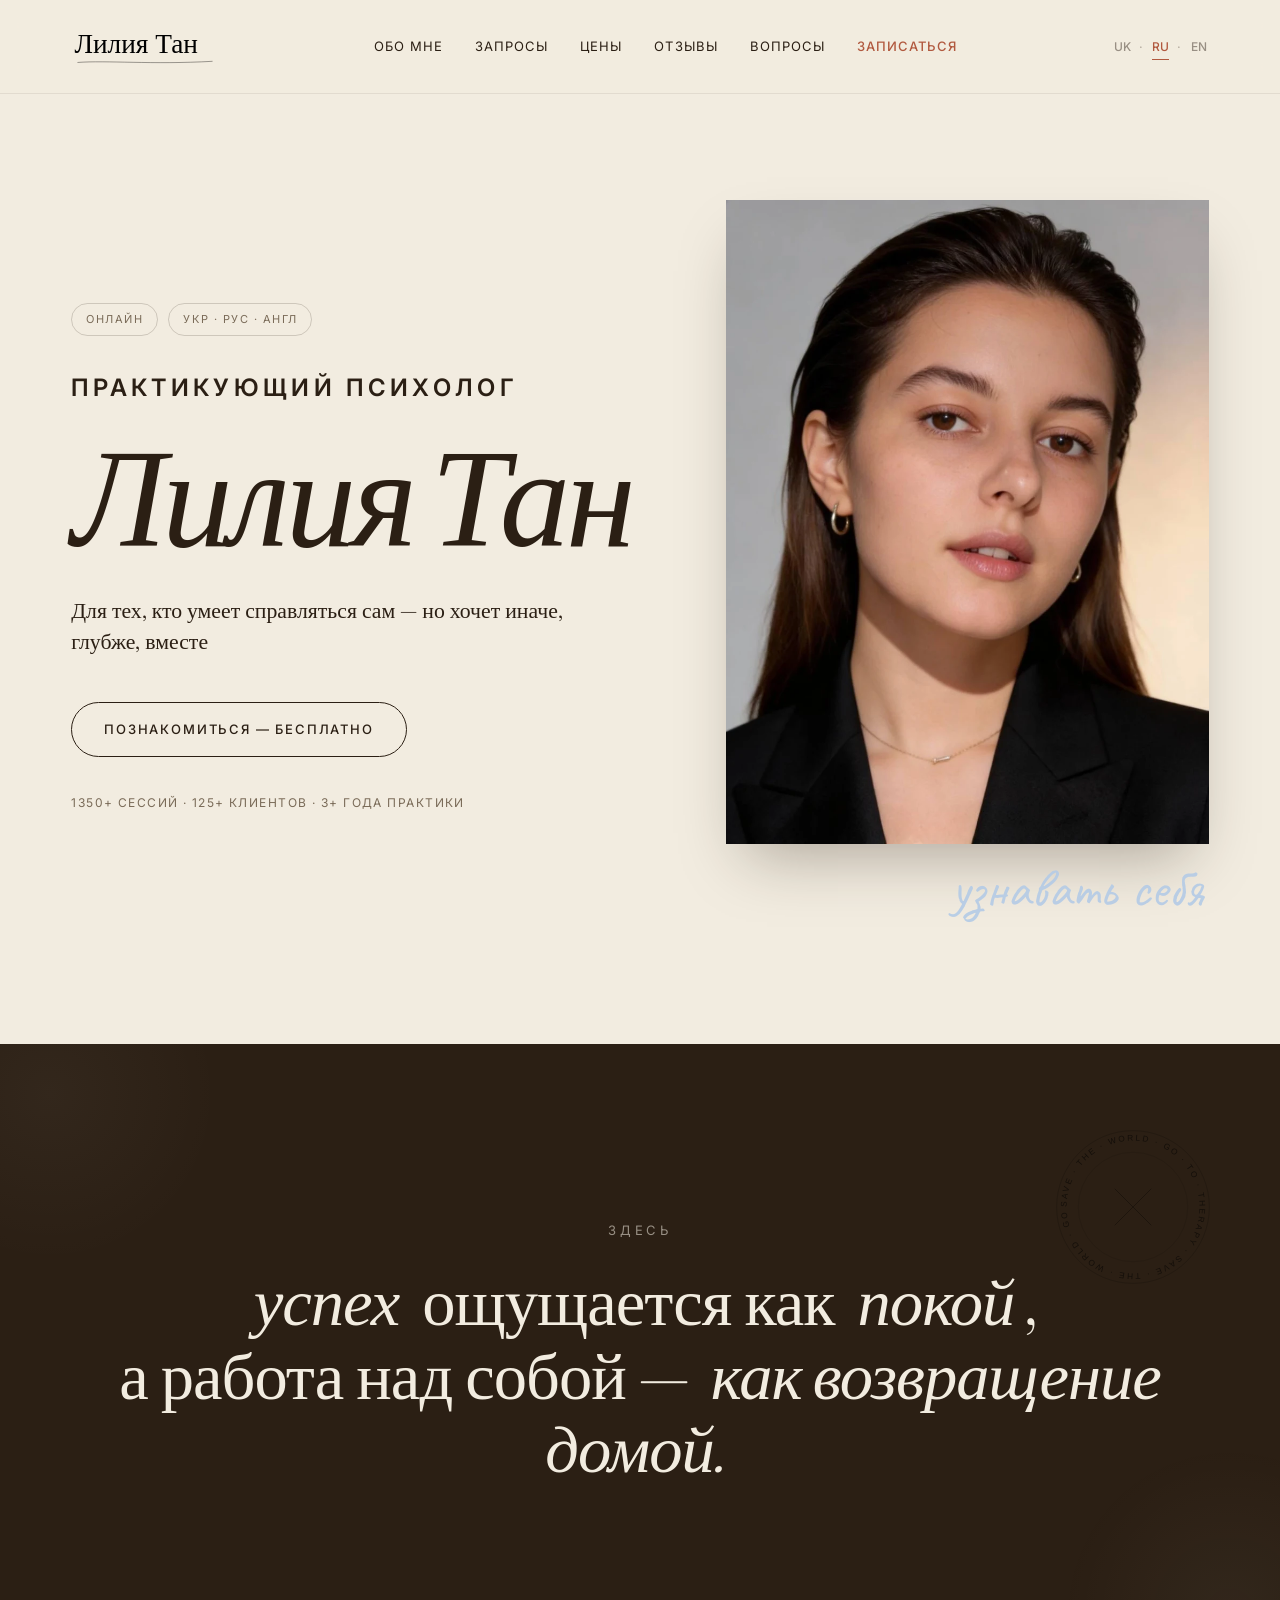
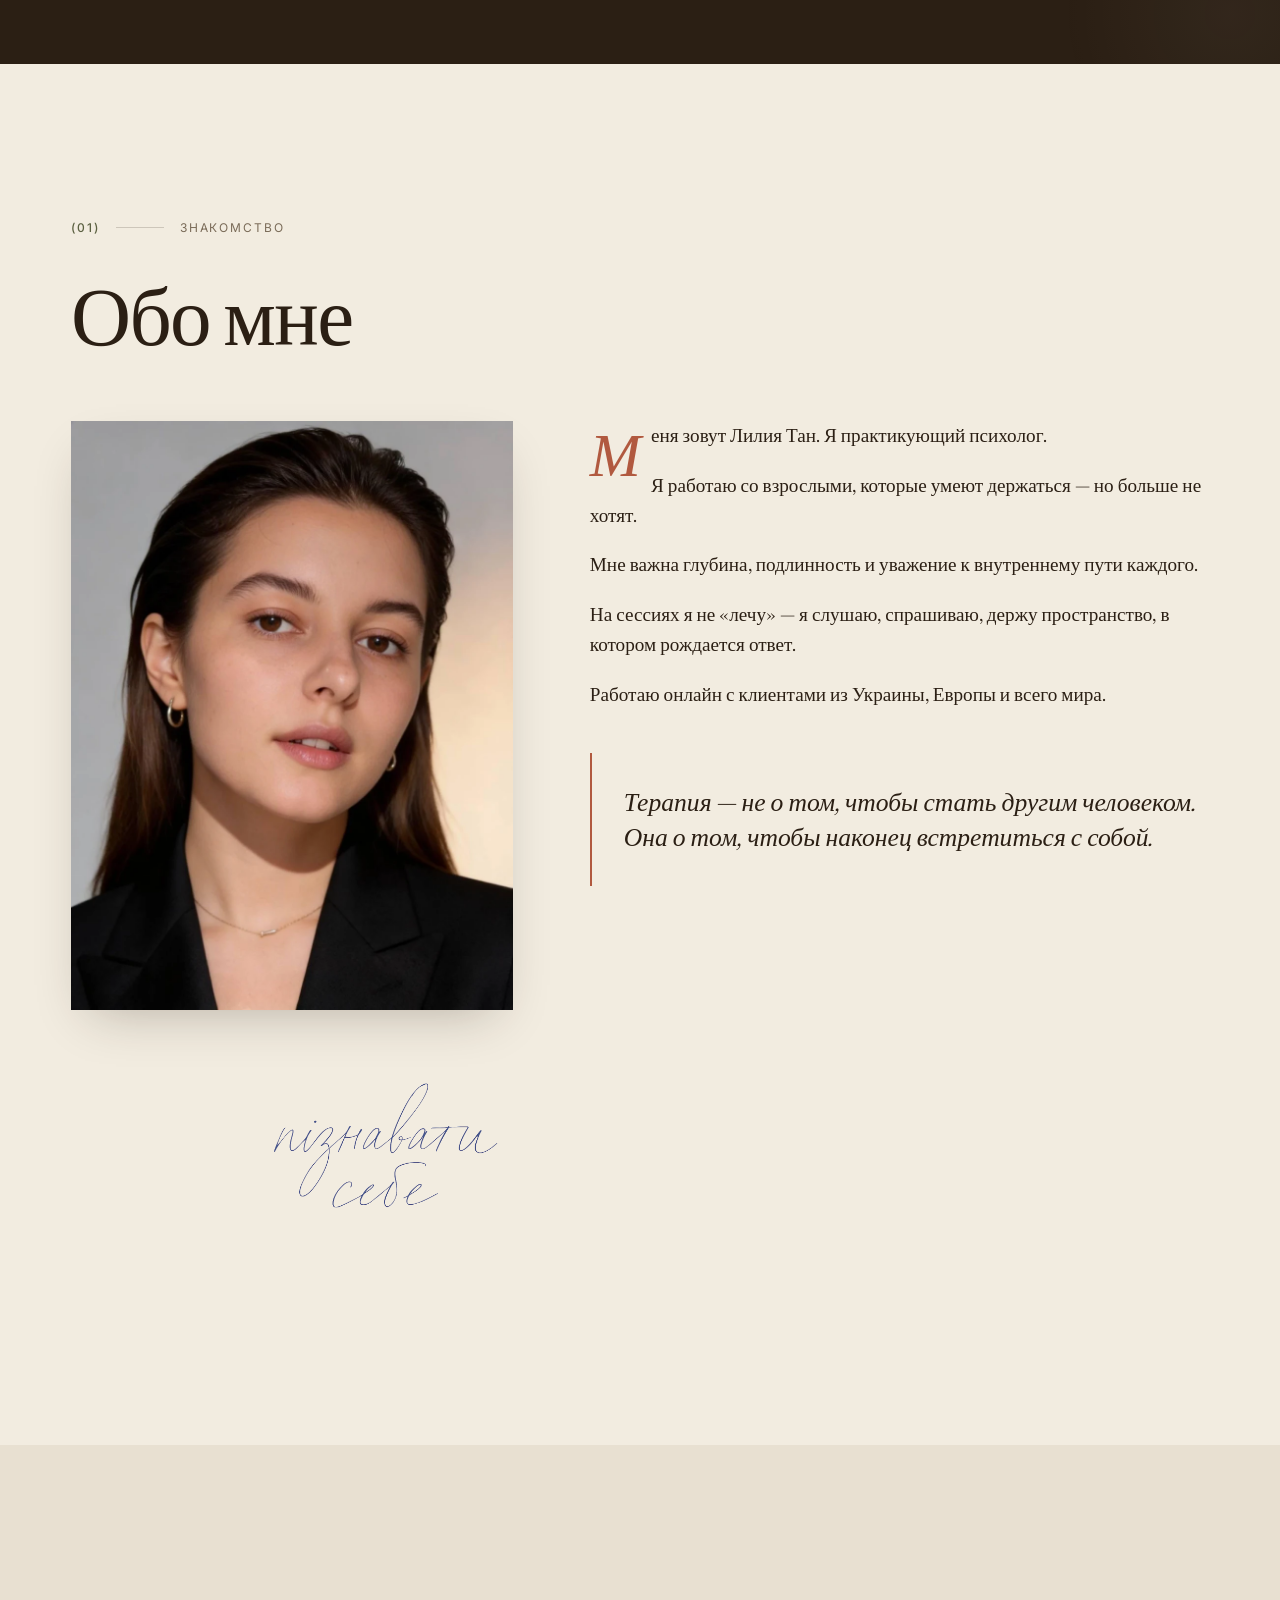
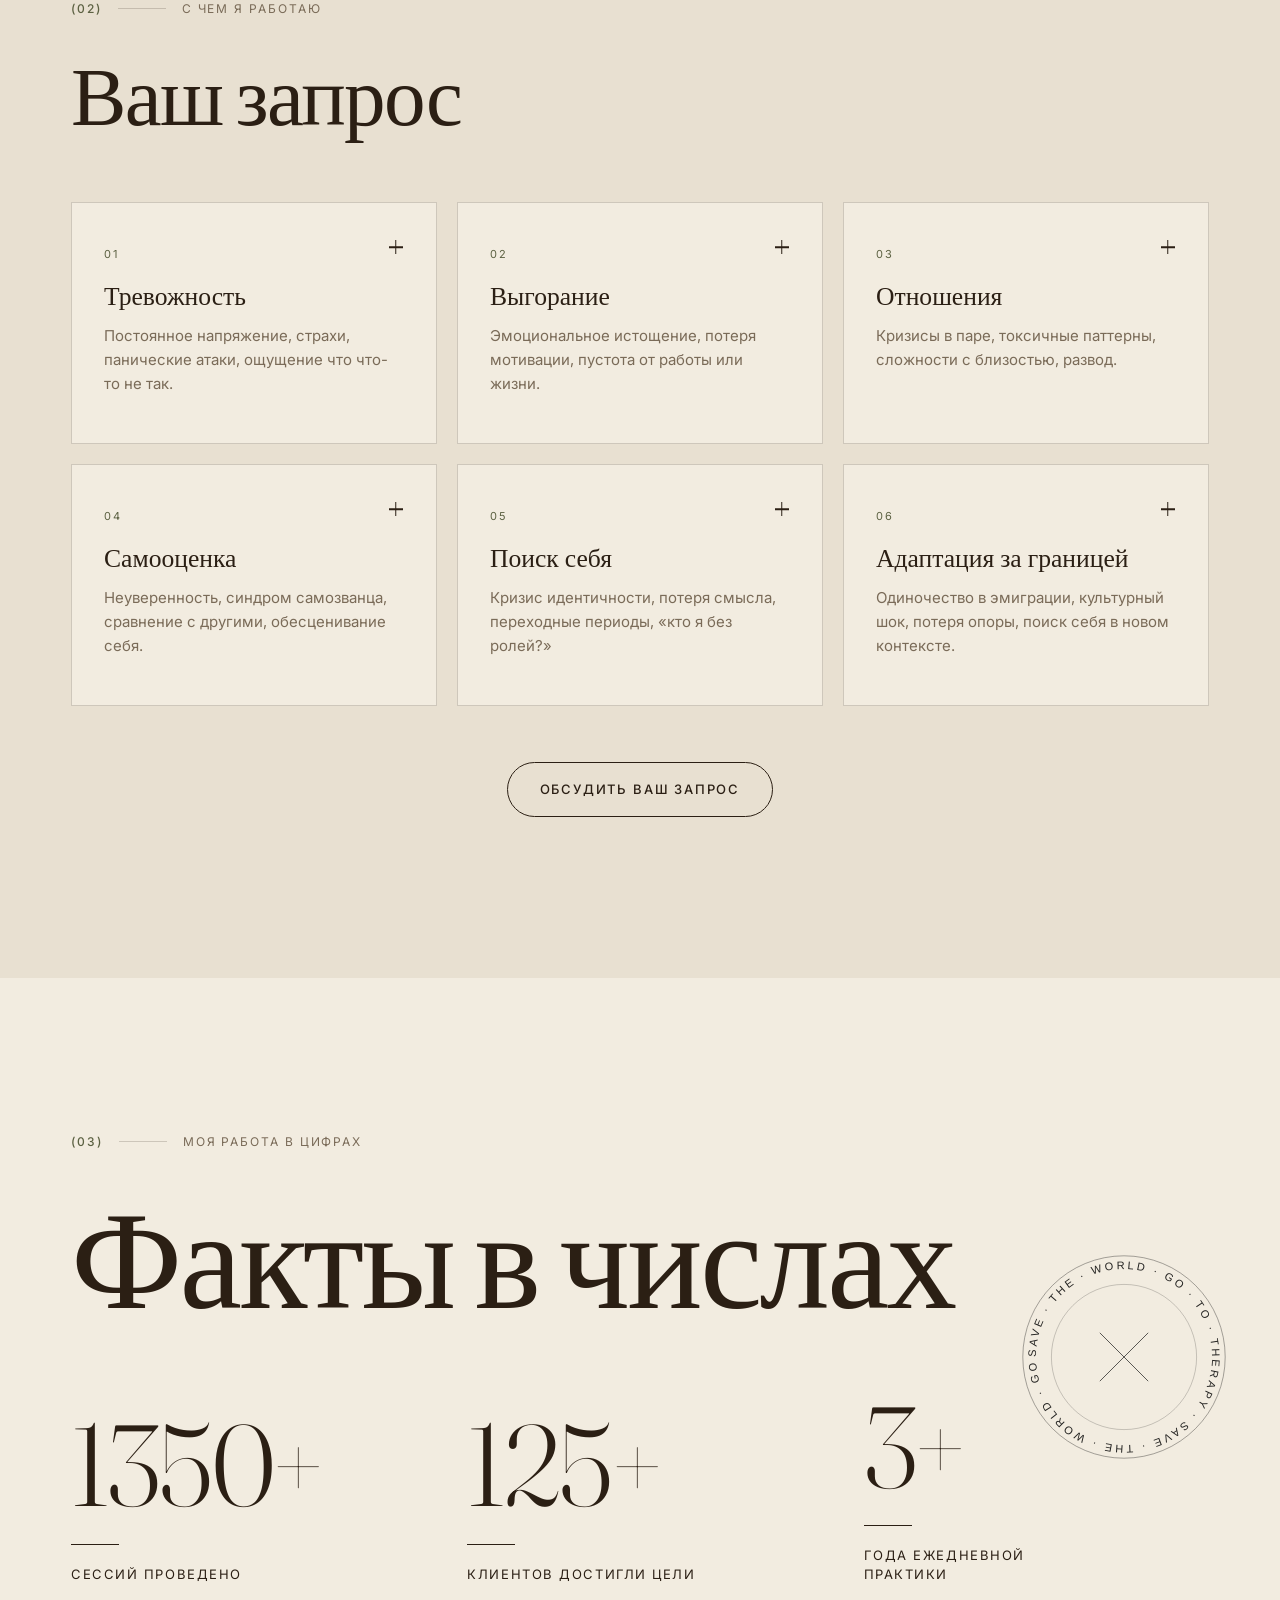
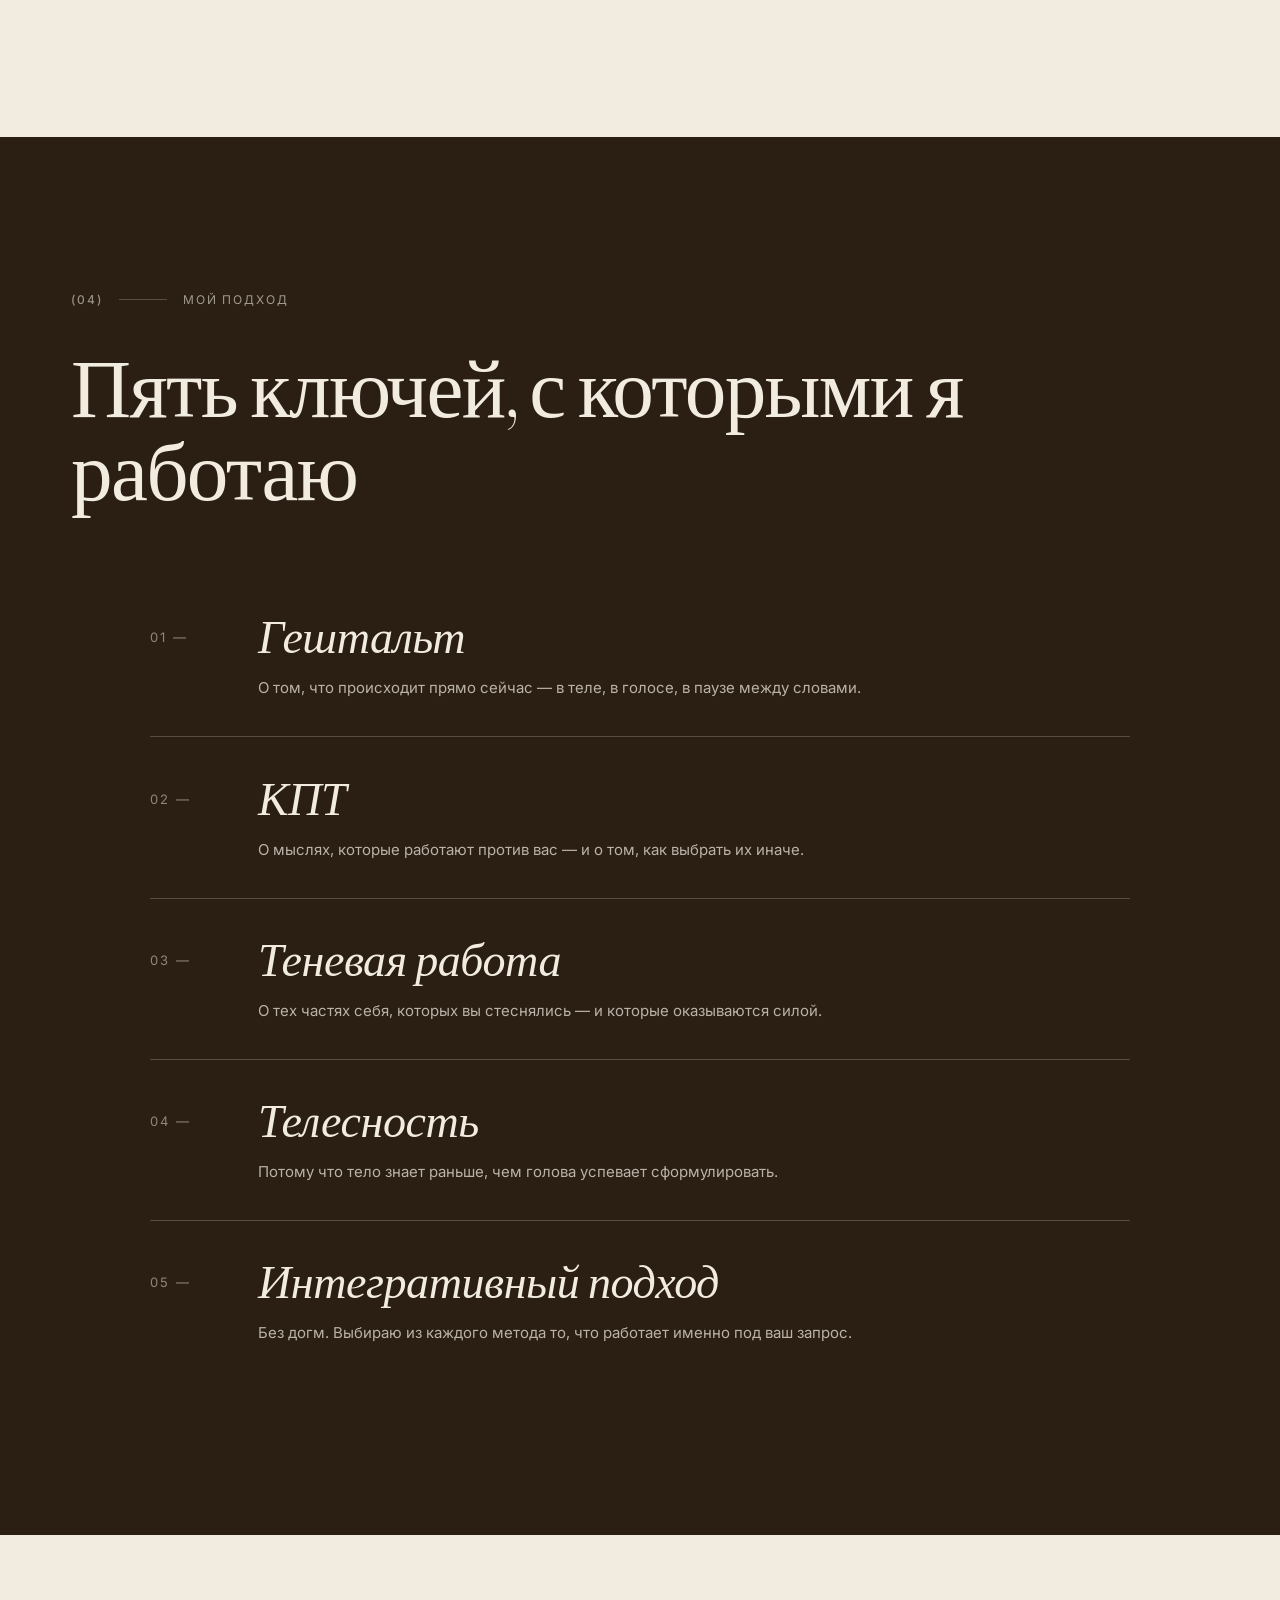
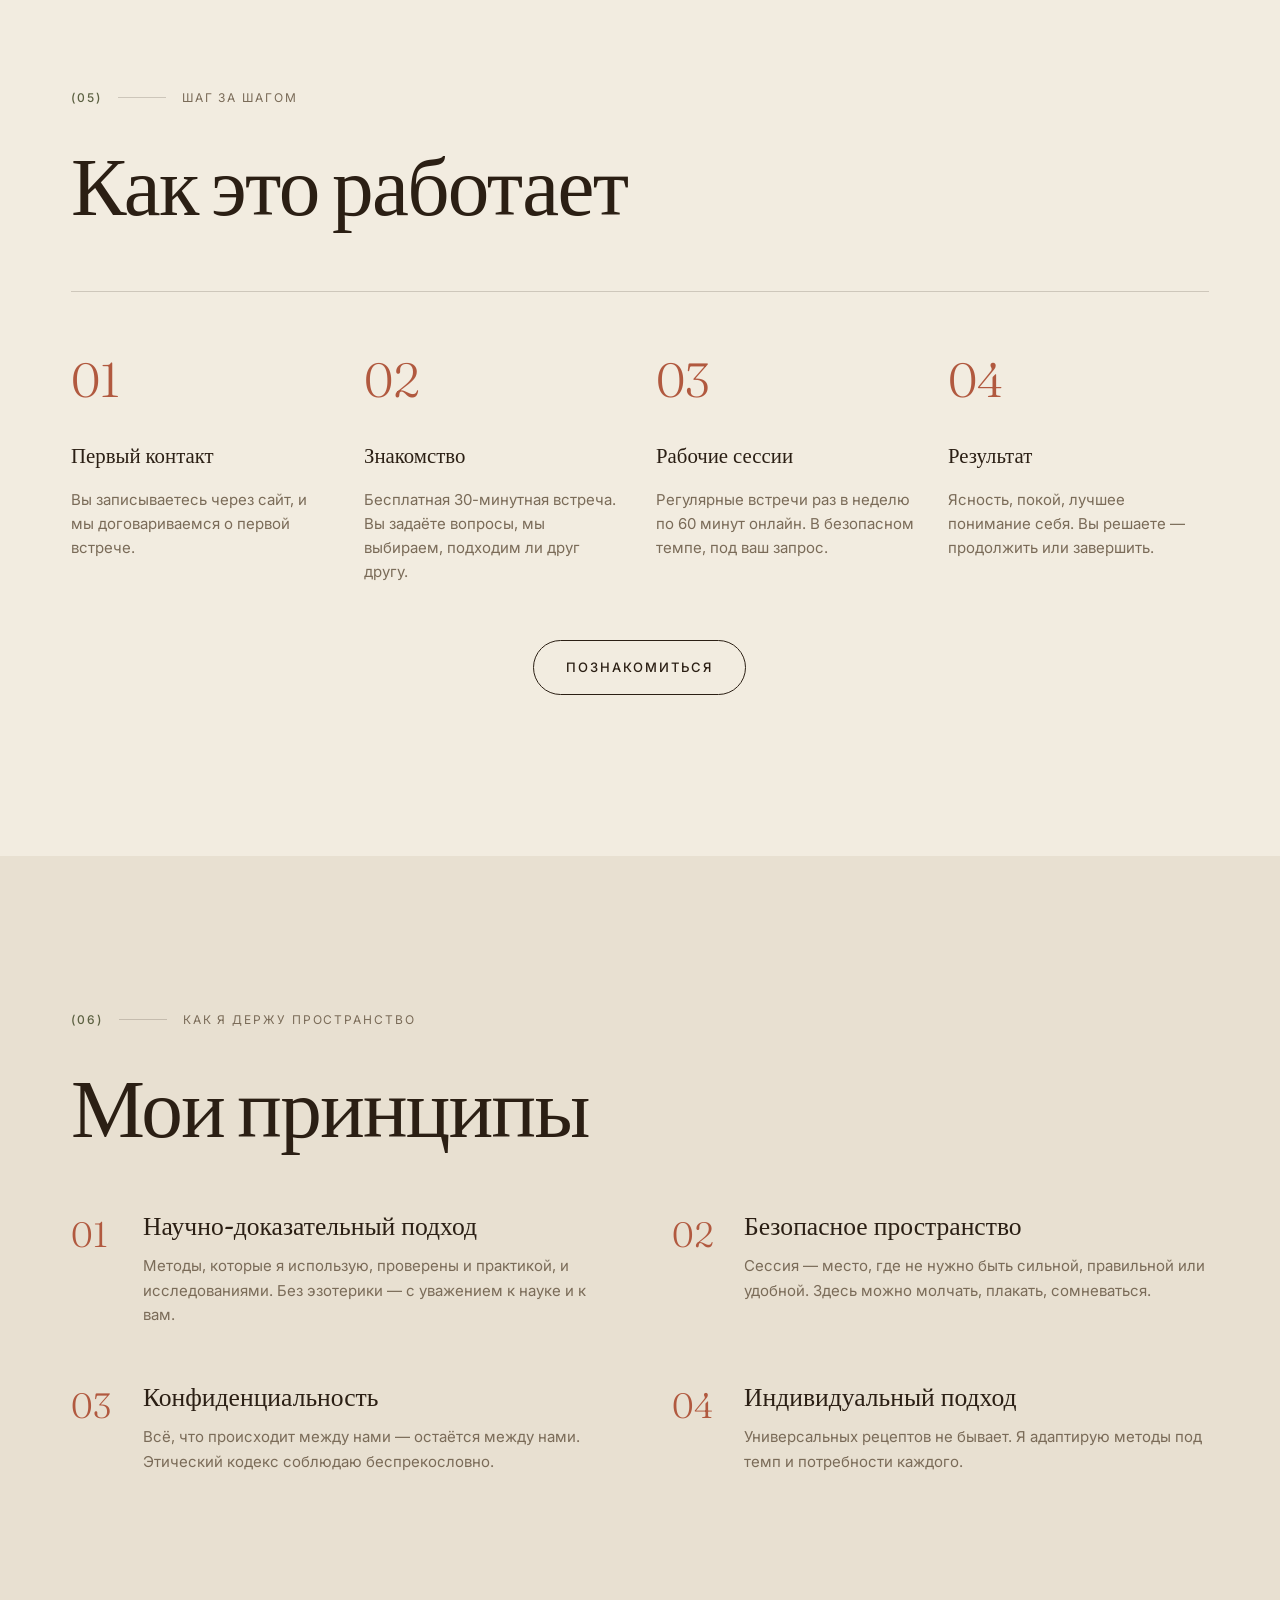
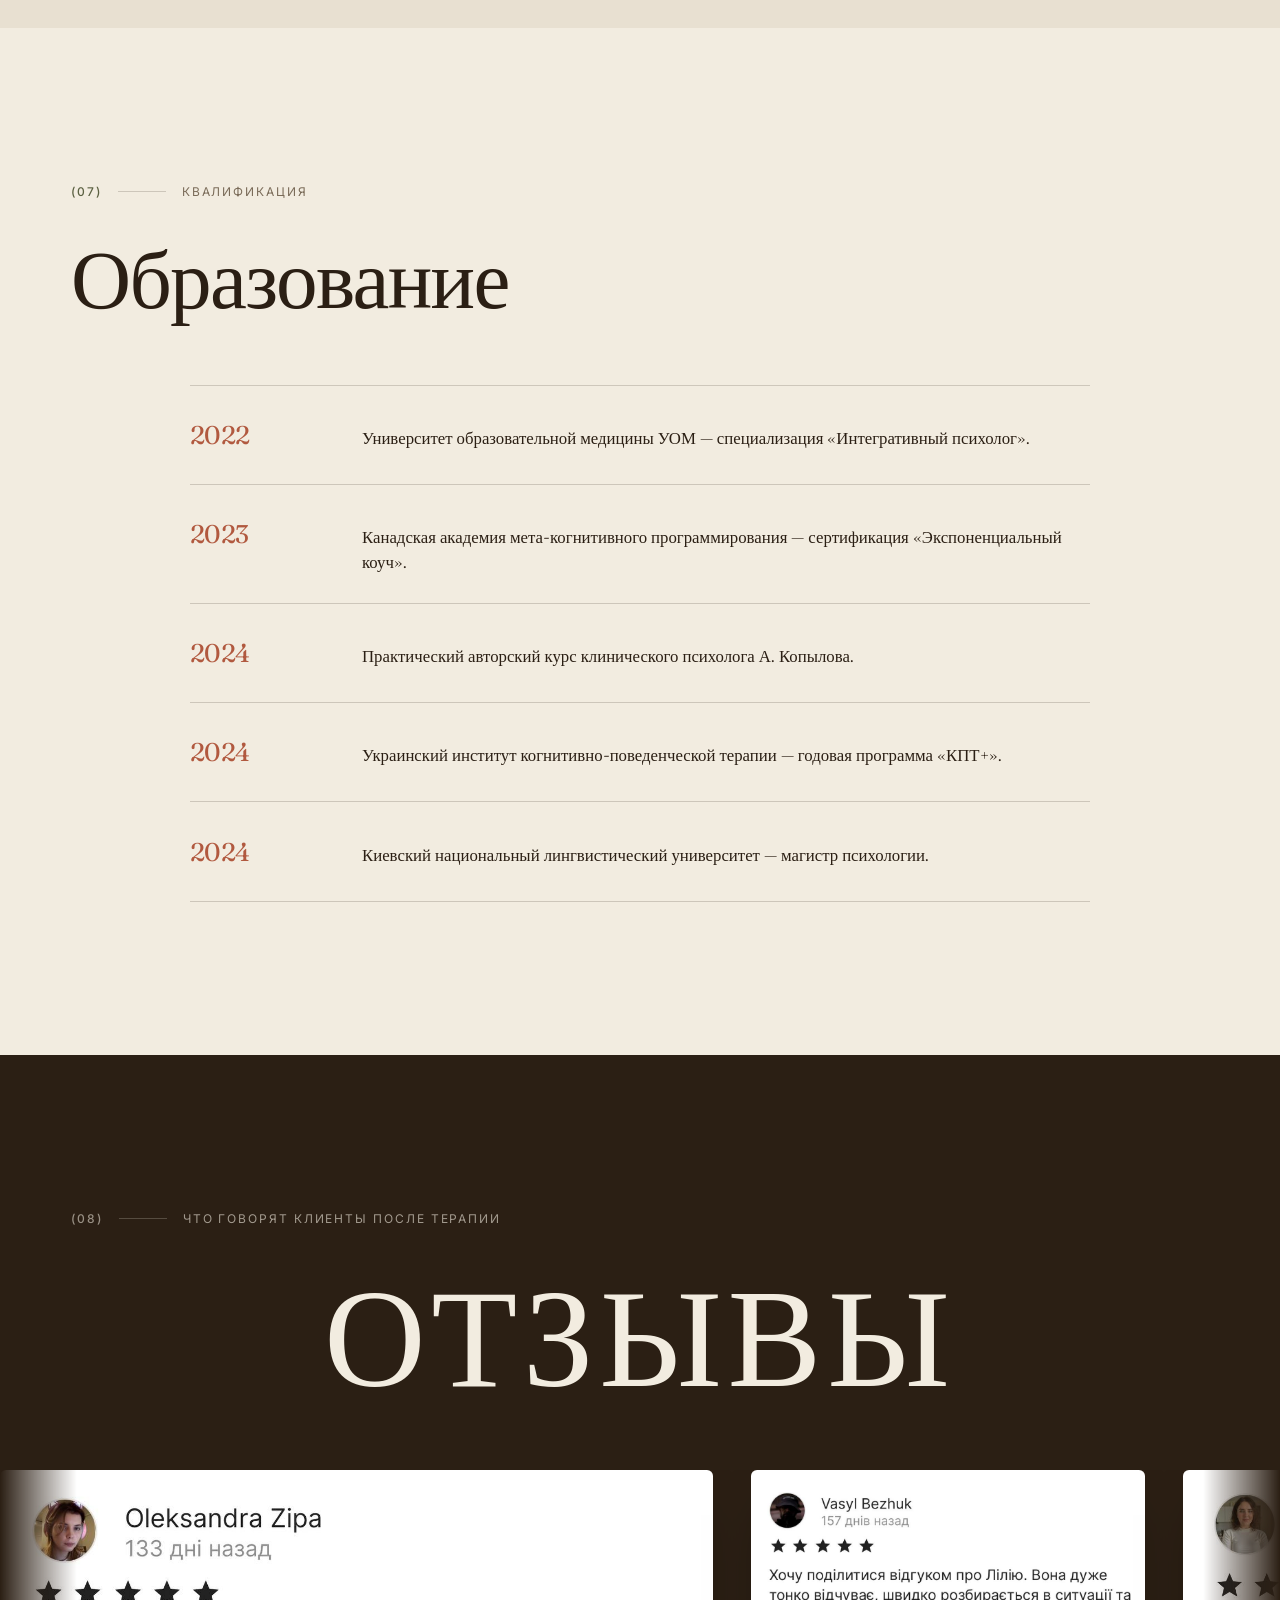
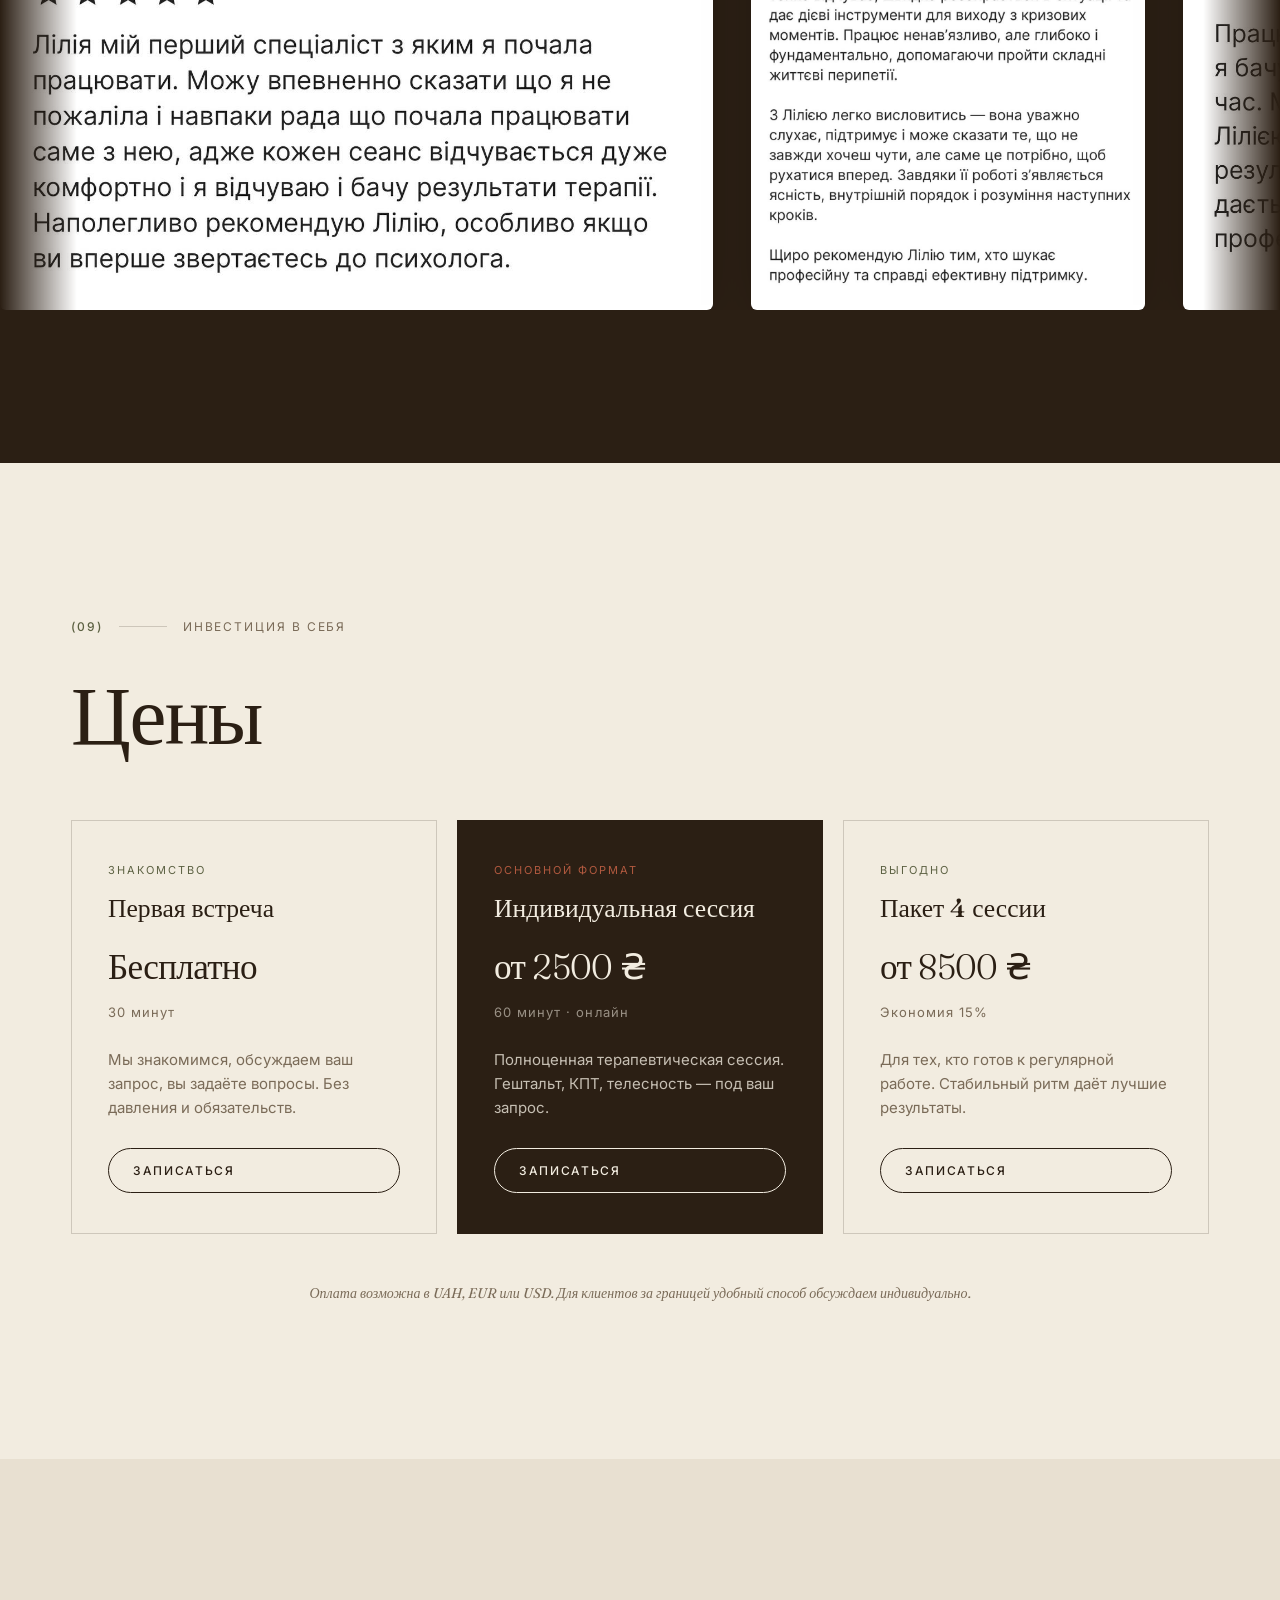
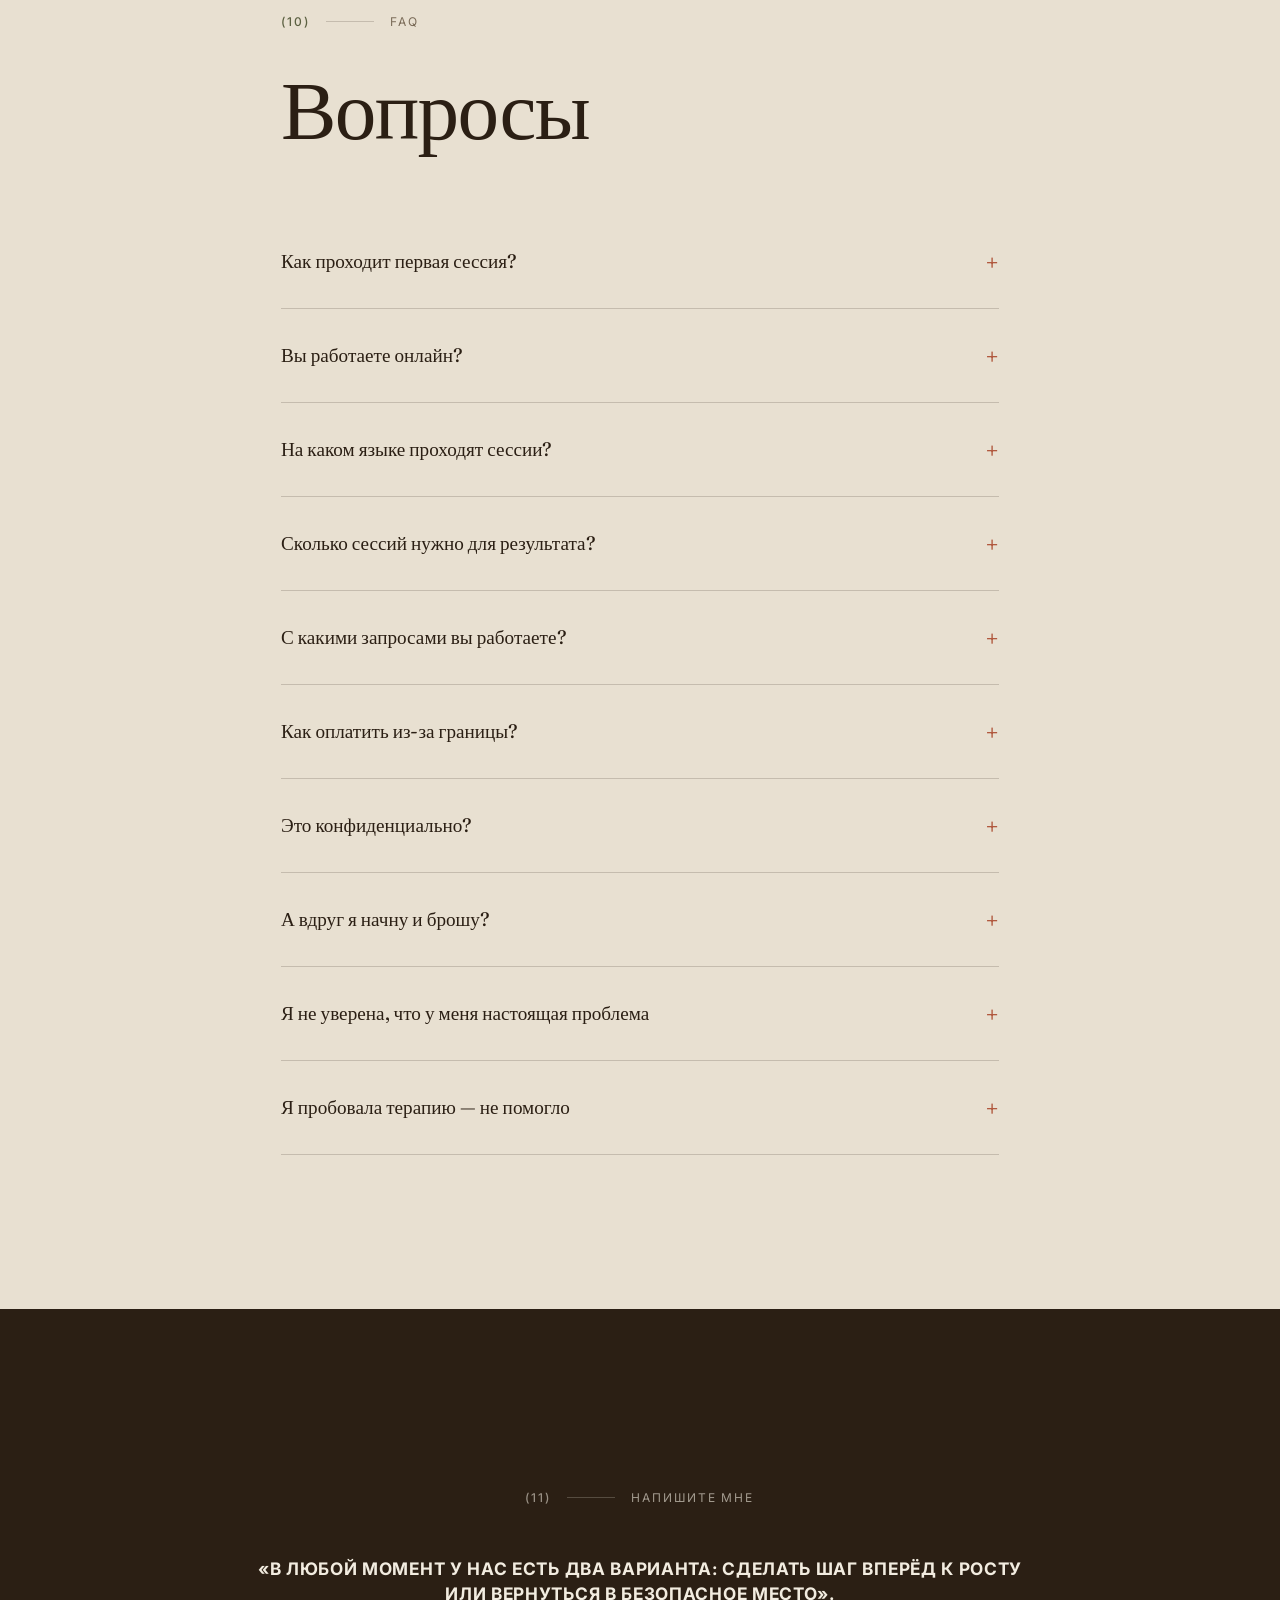
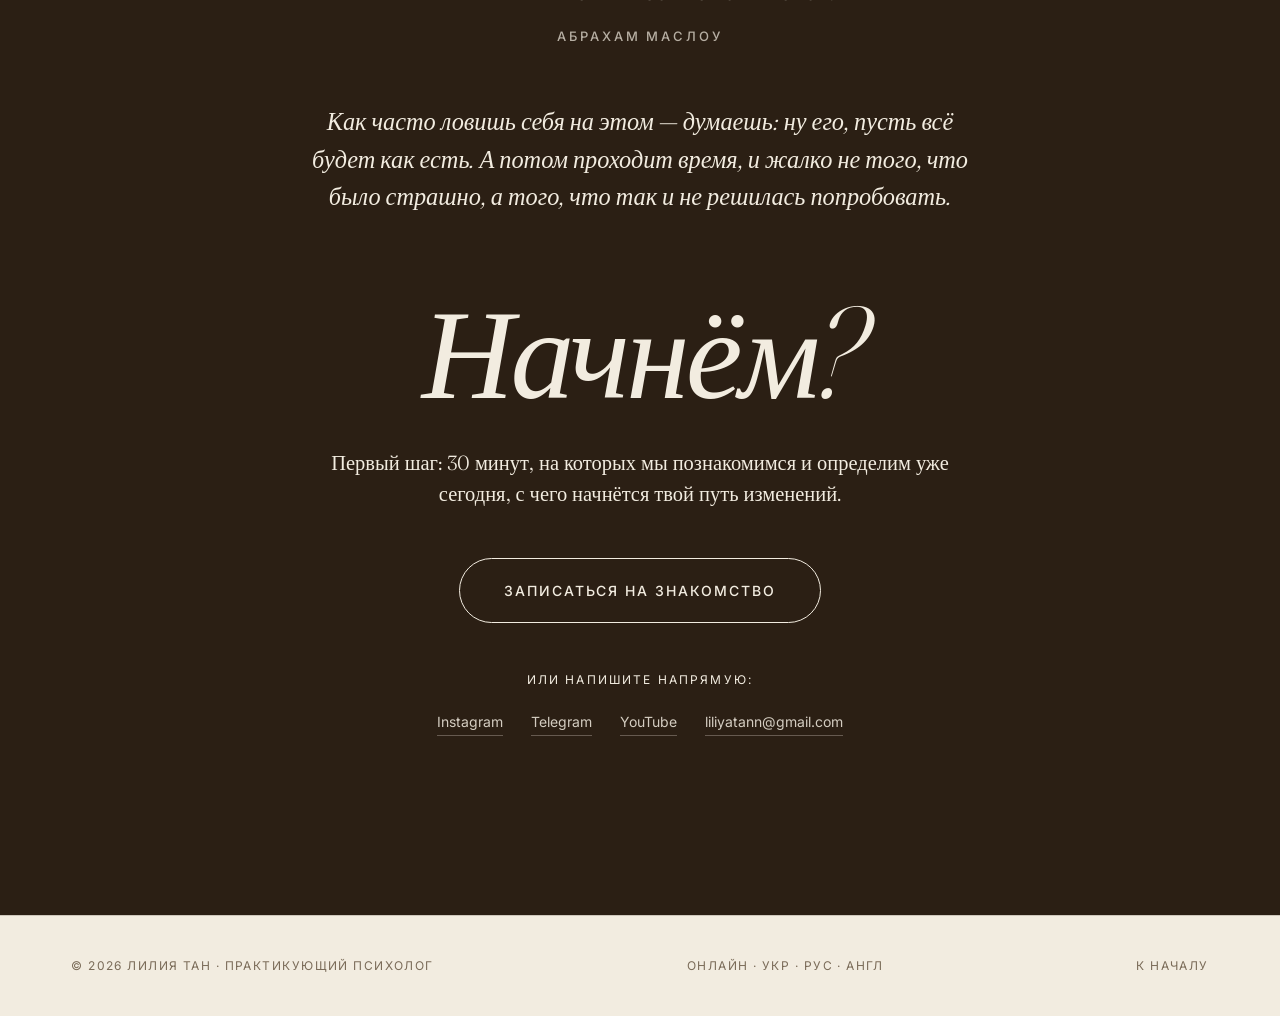
==== commit 3129ddd3: "faq: add 3 hesitation-type questions with empathic answers (RU/UK/EN) - 8. What if I start and quit?" ====
--- a/index.html
+++ b/index.html
@@ -510,6 +510,9 @@
         <details class="faq-item reveal"><summary><span data-i18n="faq.5.q">С какими запросами вы работаете?</span><span class="faq-icon">+</span></summary><p data-i18n="faq.5.a"></p></details>
         <details class="faq-item reveal"><summary><span data-i18n="faq.6.q">Как оплатить из-за границы?</span><span class="faq-icon">+</span></summary><p data-i18n="faq.6.a"></p></details>
         <details class="faq-item reveal"><summary><span data-i18n="faq.7.q">Это конфиденциально?</span><span class="faq-icon">+</span></summary><p data-i18n="faq.7.a"></p></details>
+        <details class="faq-item reveal"><summary><span data-i18n="faq.8.q">А вдруг я начну и брошу?</span><span class="faq-icon">+</span></summary><p data-i18n="faq.8.a"></p></details>
+        <details class="faq-item reveal"><summary><span data-i18n="faq.9.q">Я не уверена, что у меня настоящая проблема</span><span class="faq-icon">+</span></summary><p data-i18n="faq.9.a"></p></details>
+        <details class="faq-item reveal"><summary><span data-i18n="faq.10.q">Я пробовала терапию — не помогло</span><span class="faq-icon">+</span></summary><p data-i18n="faq.10.a"></p></details>
       </div>
     </div>
   </section>
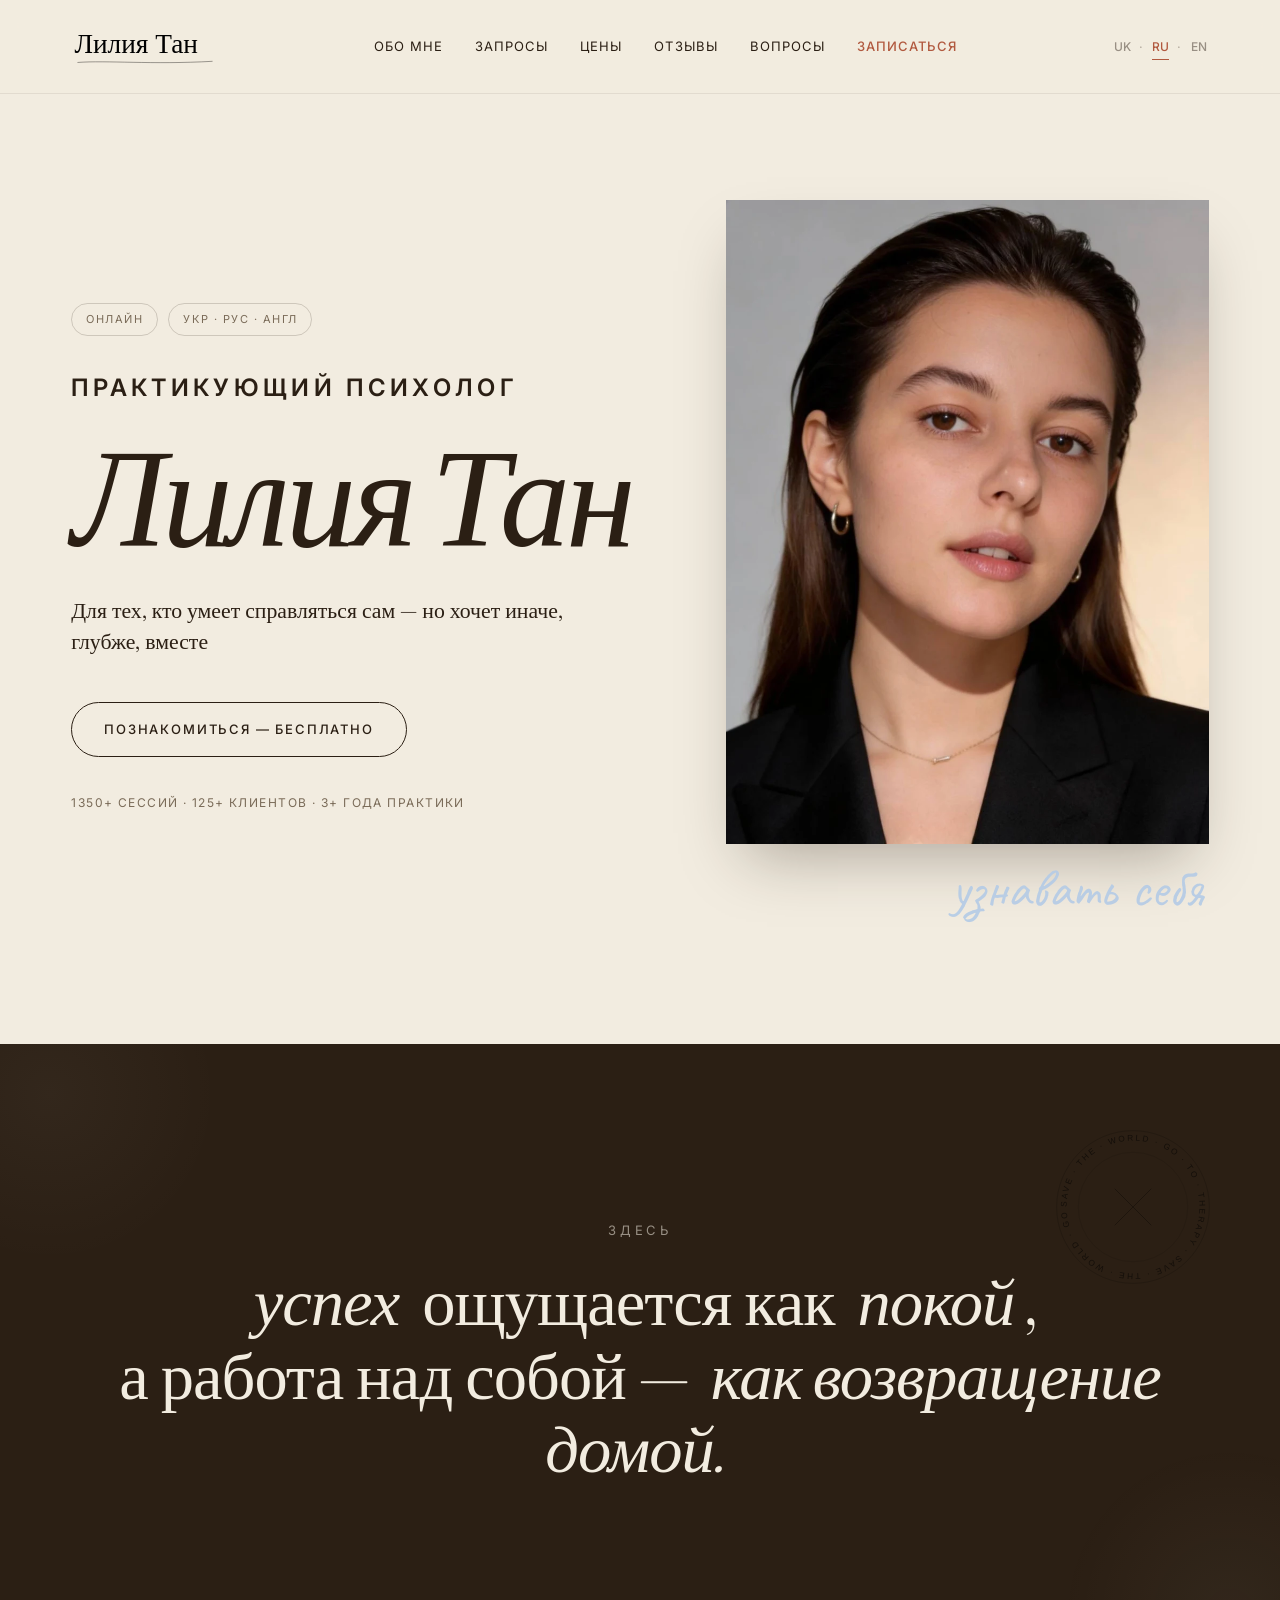
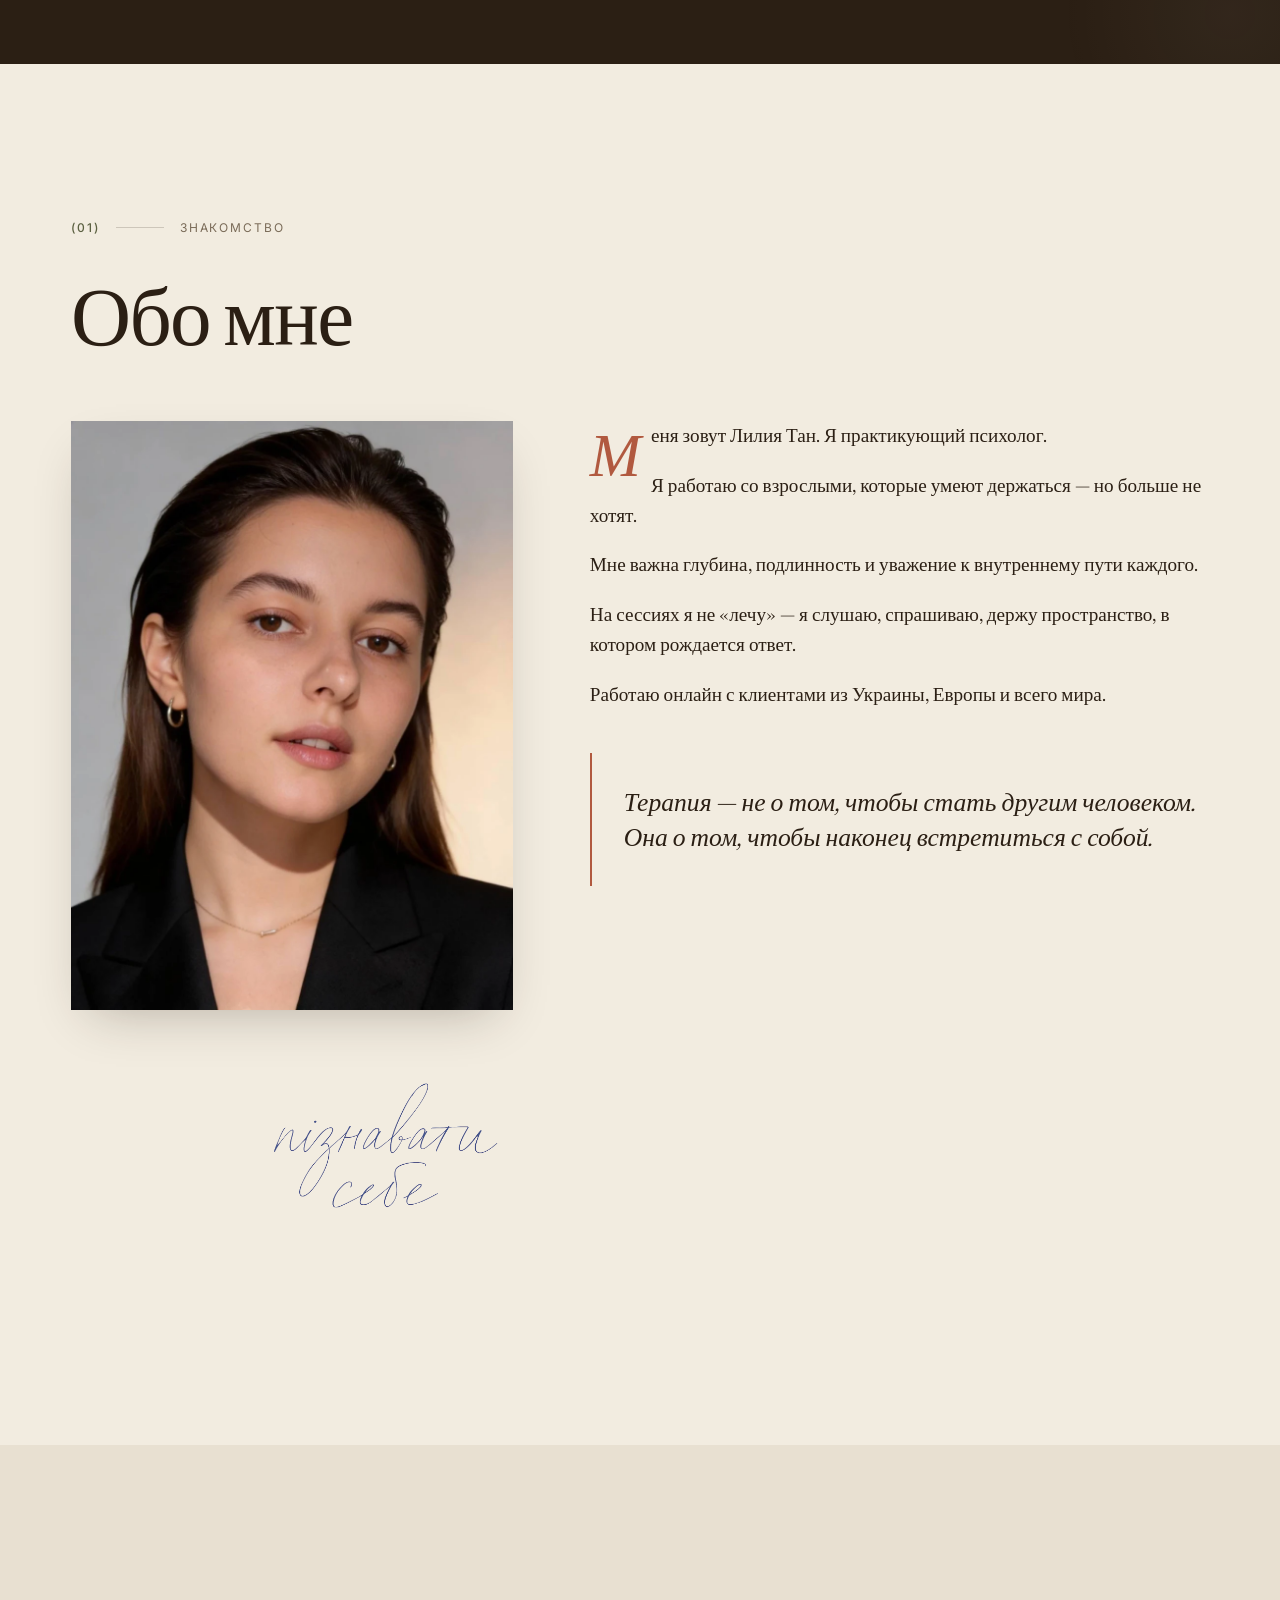
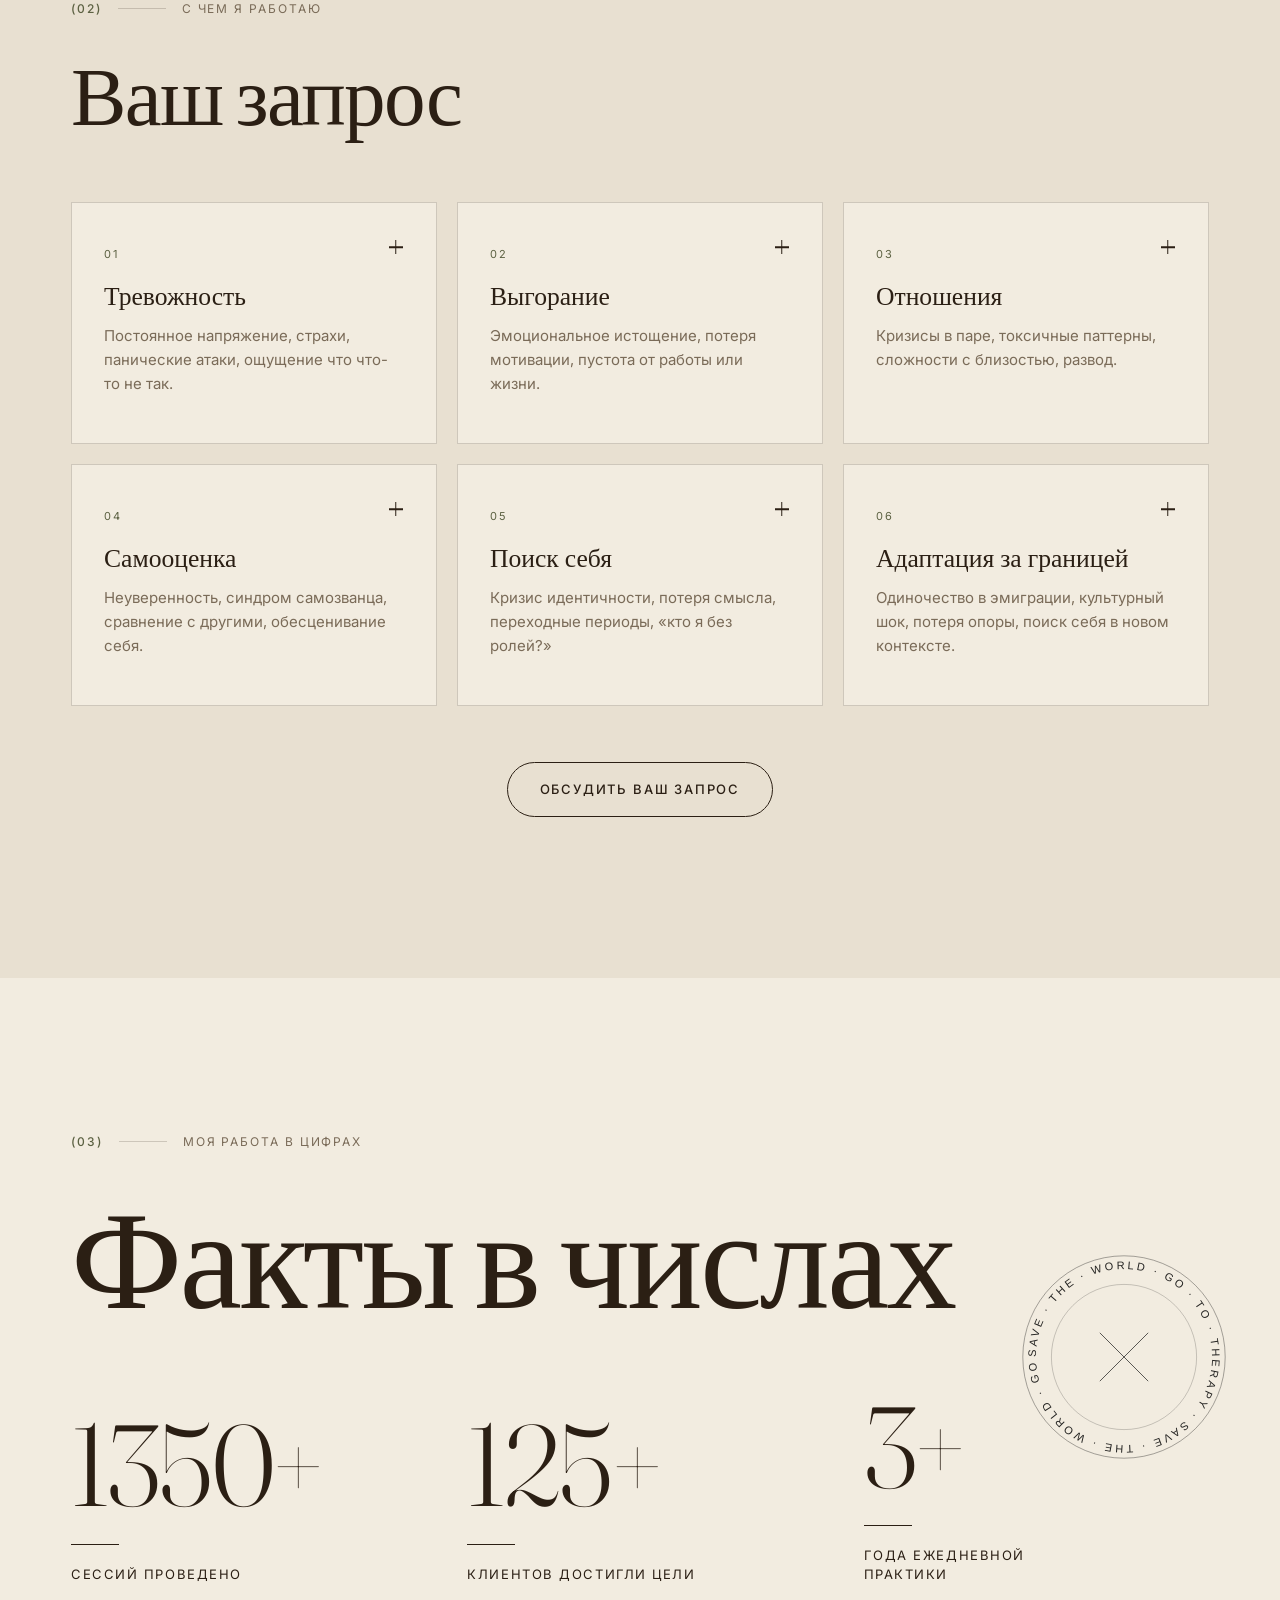
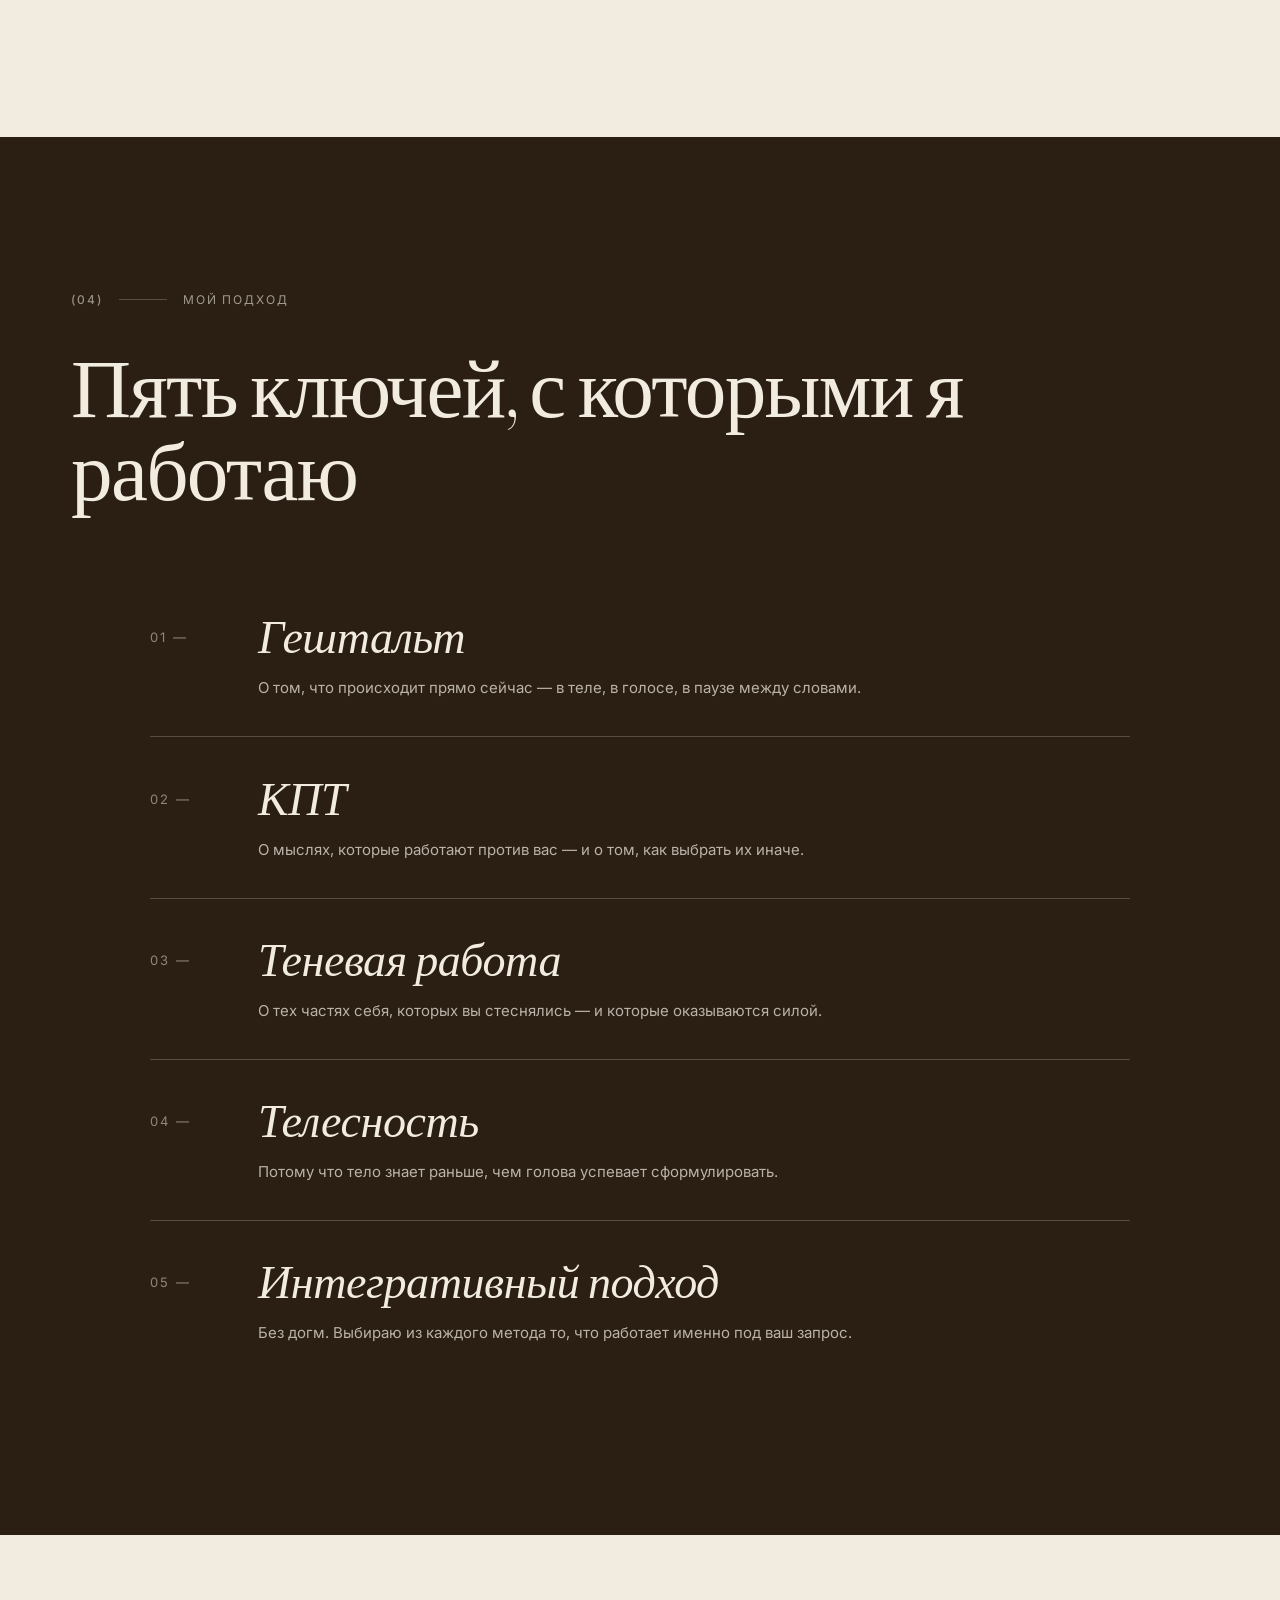
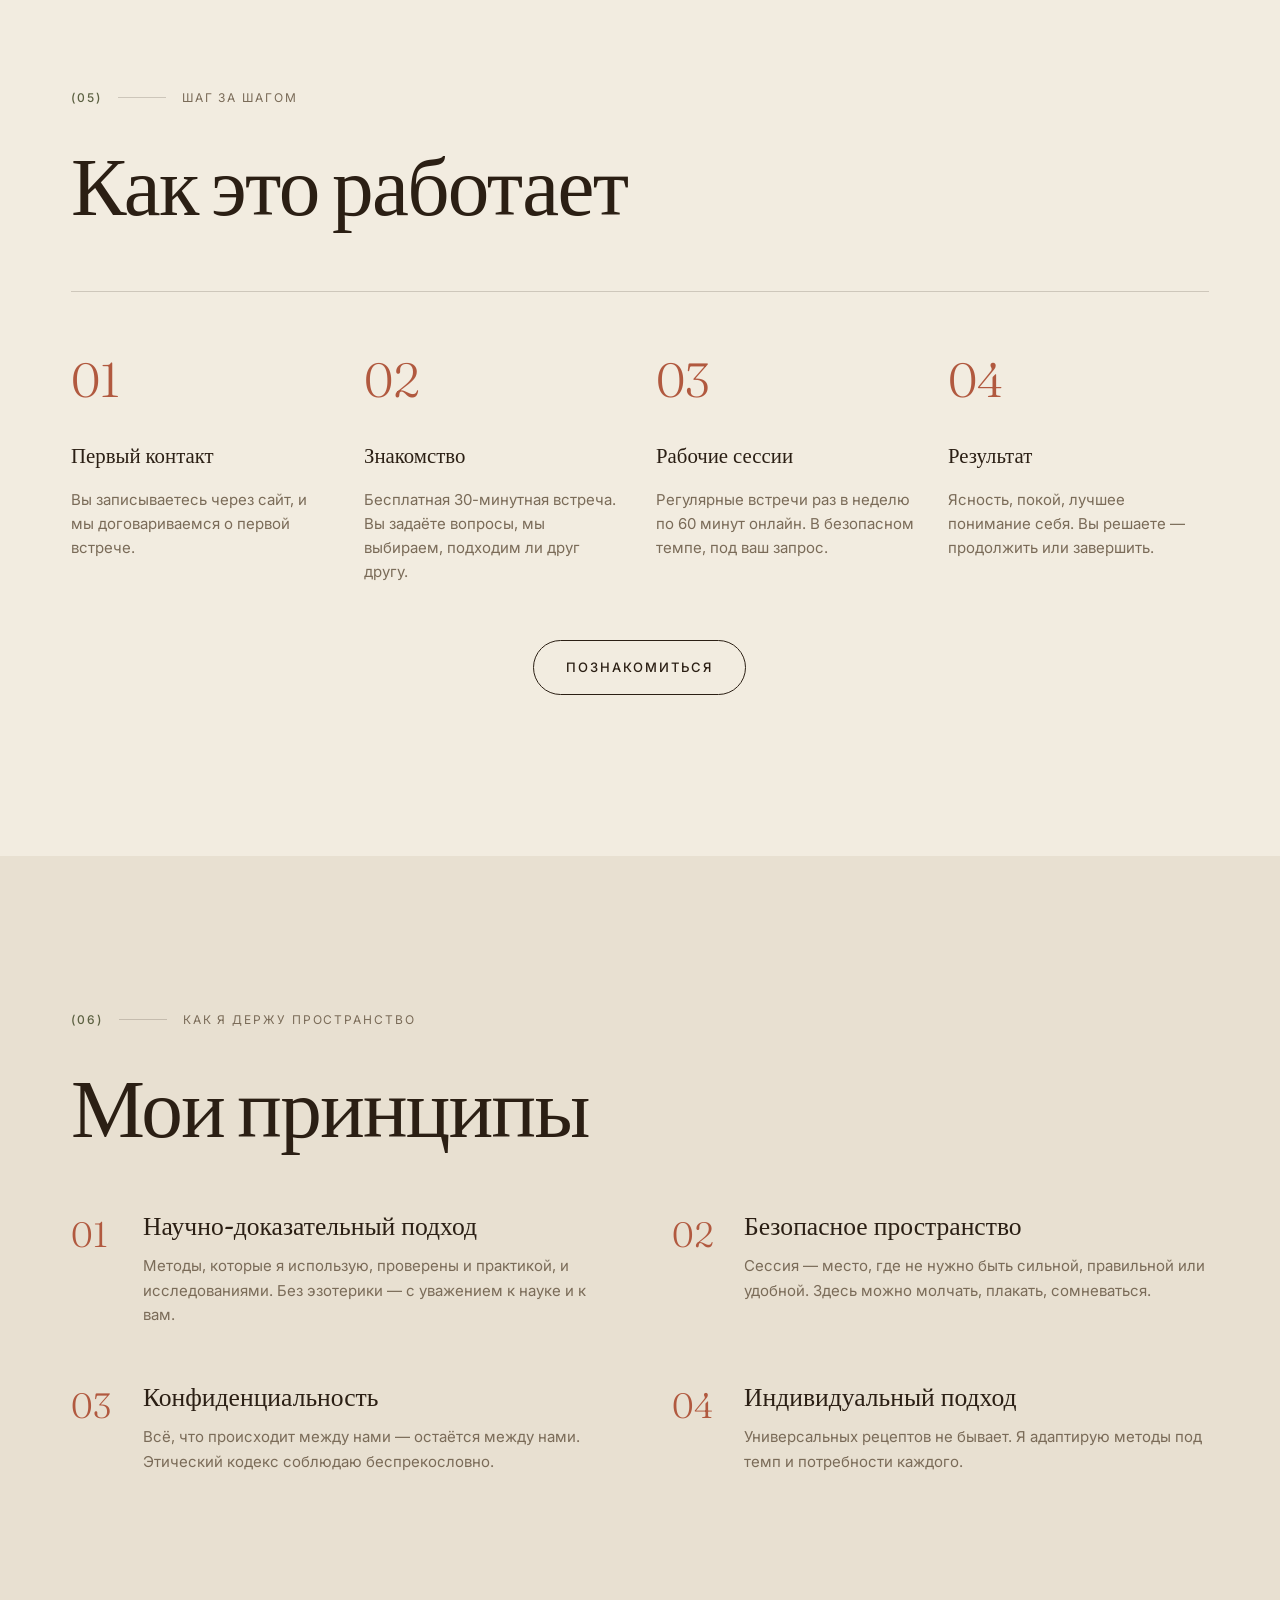
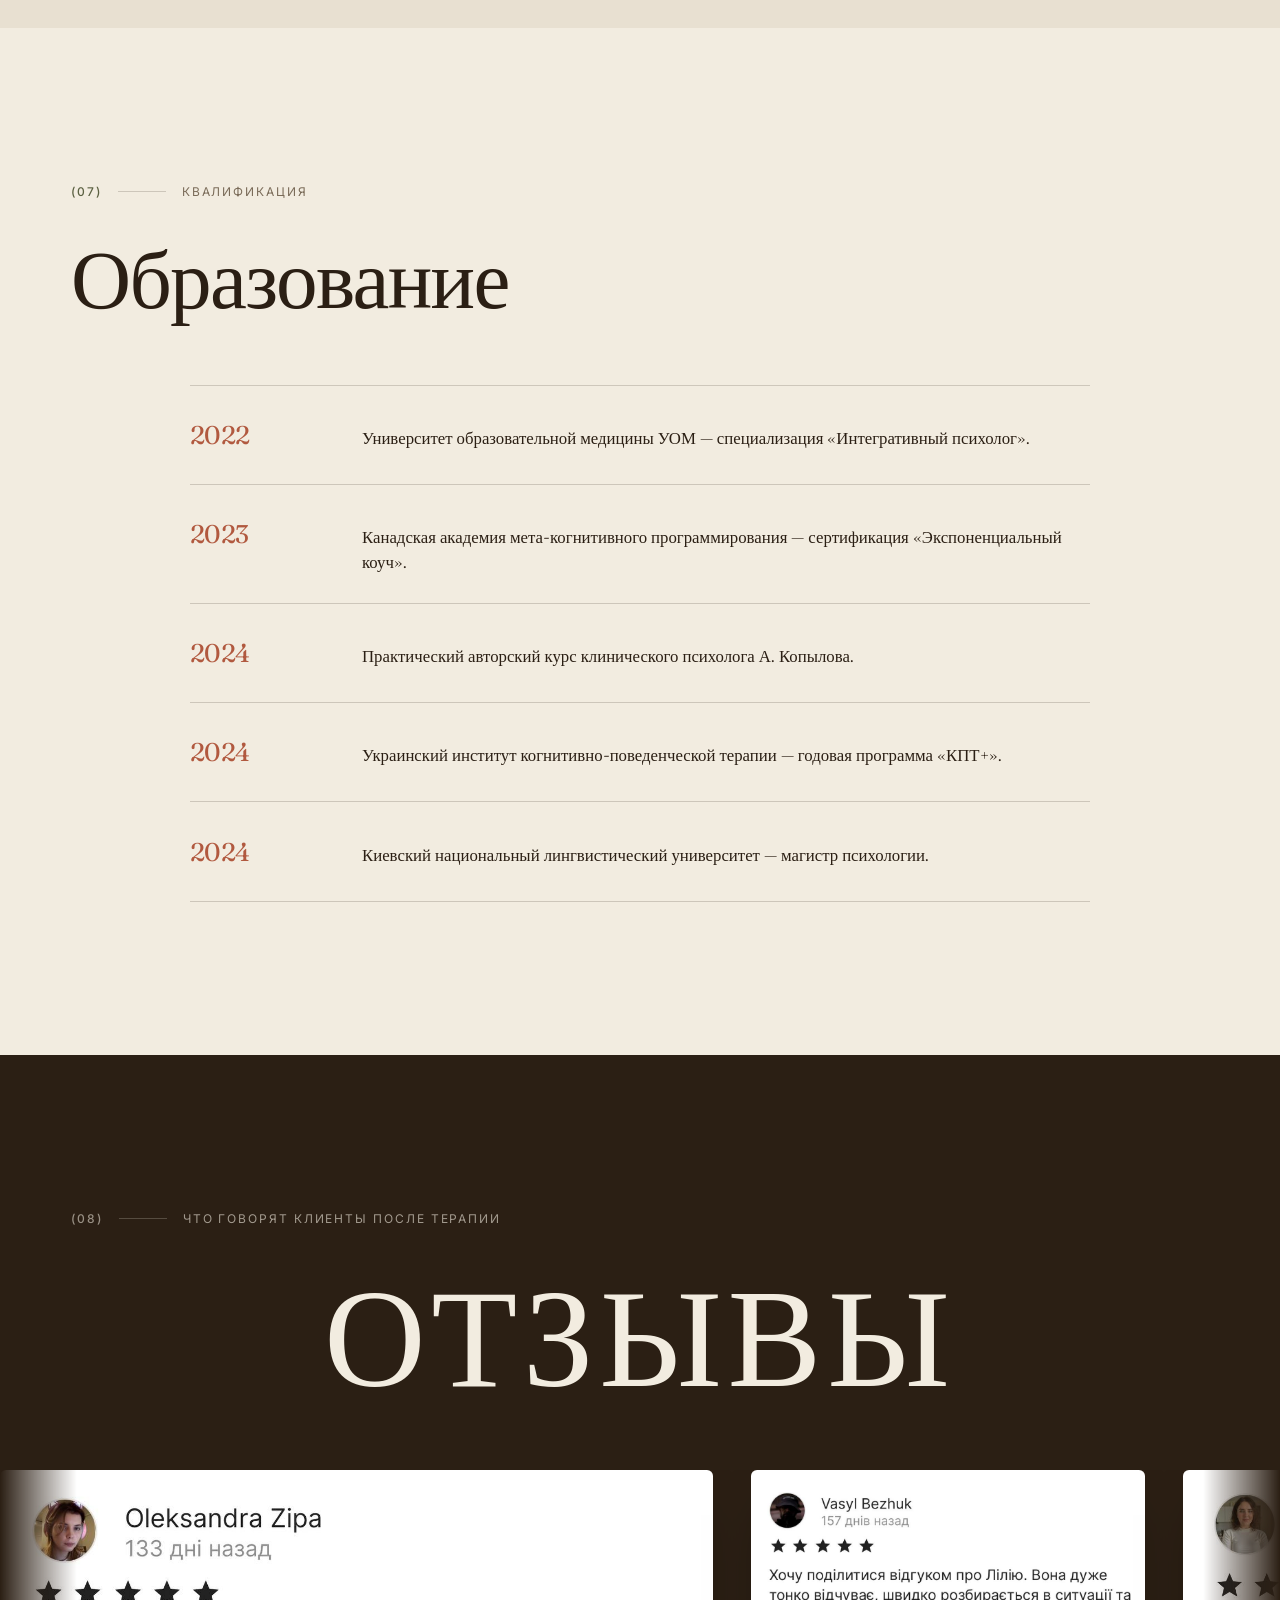
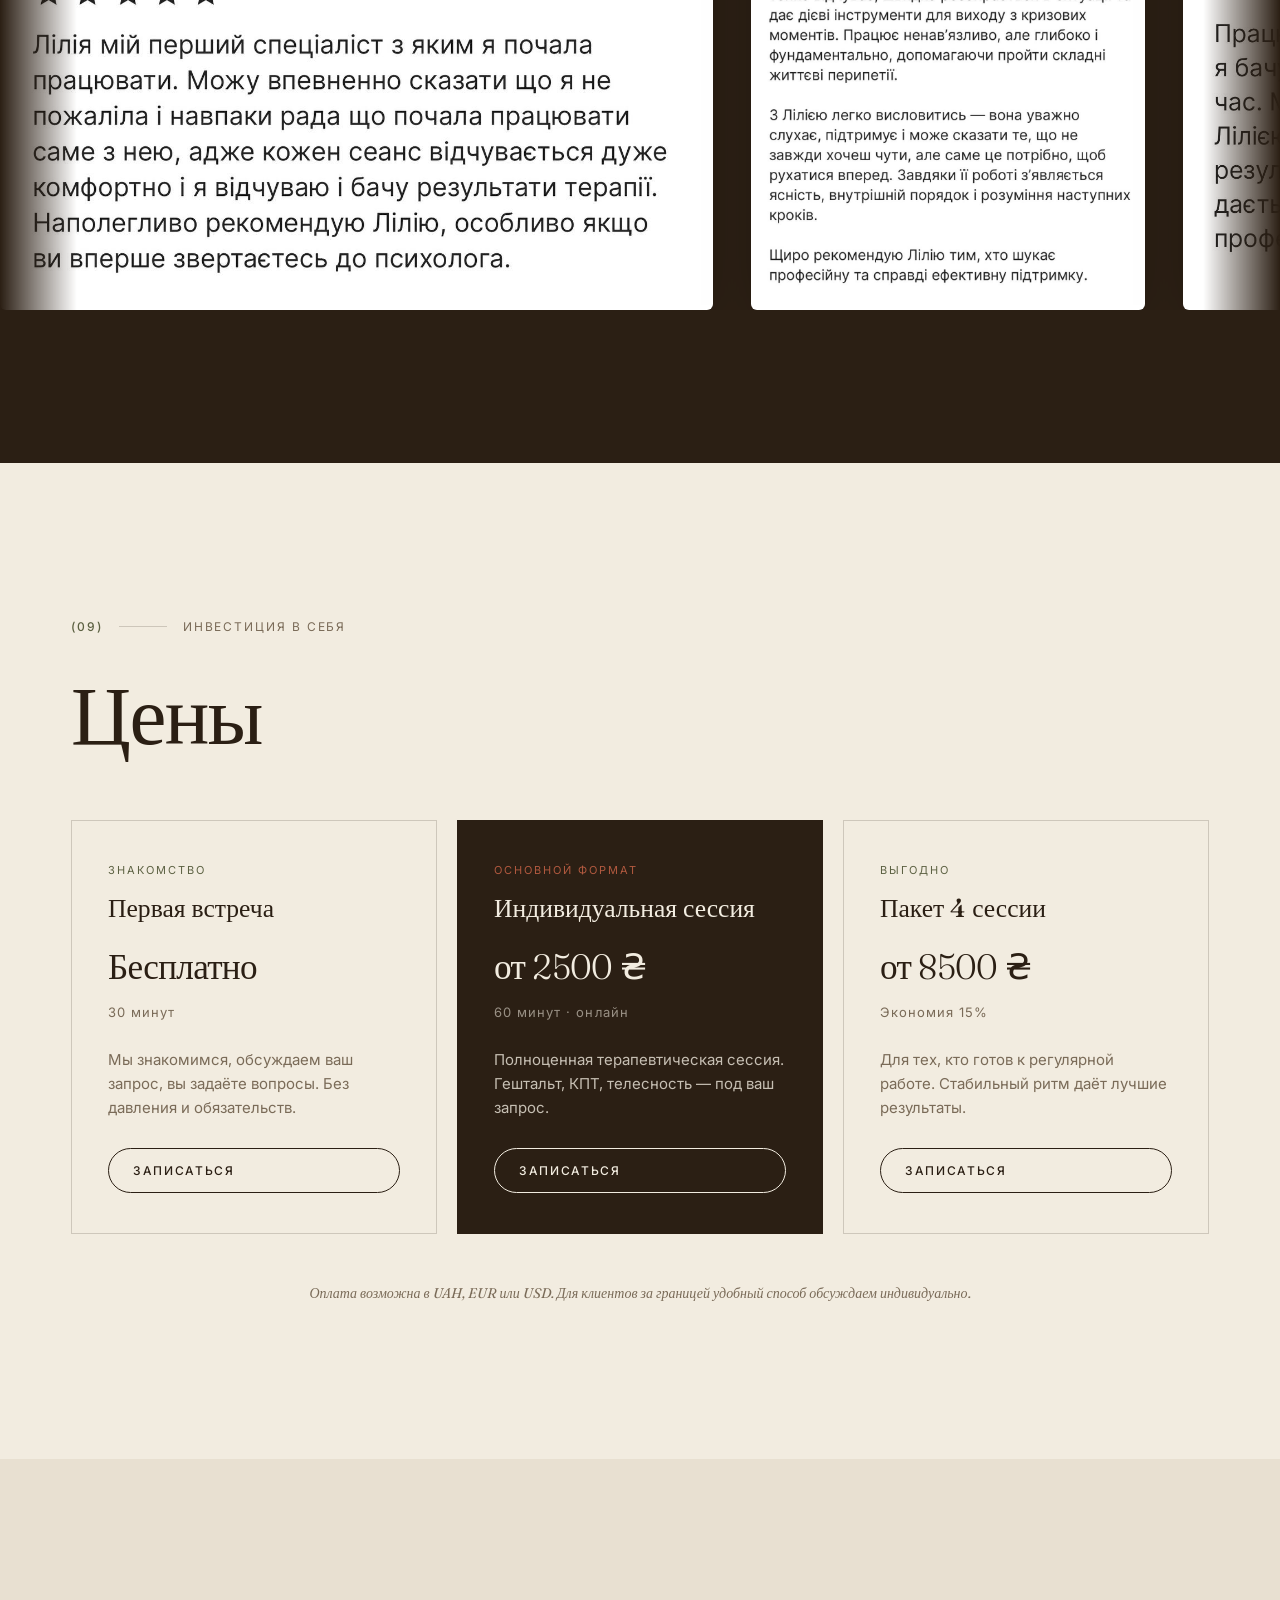
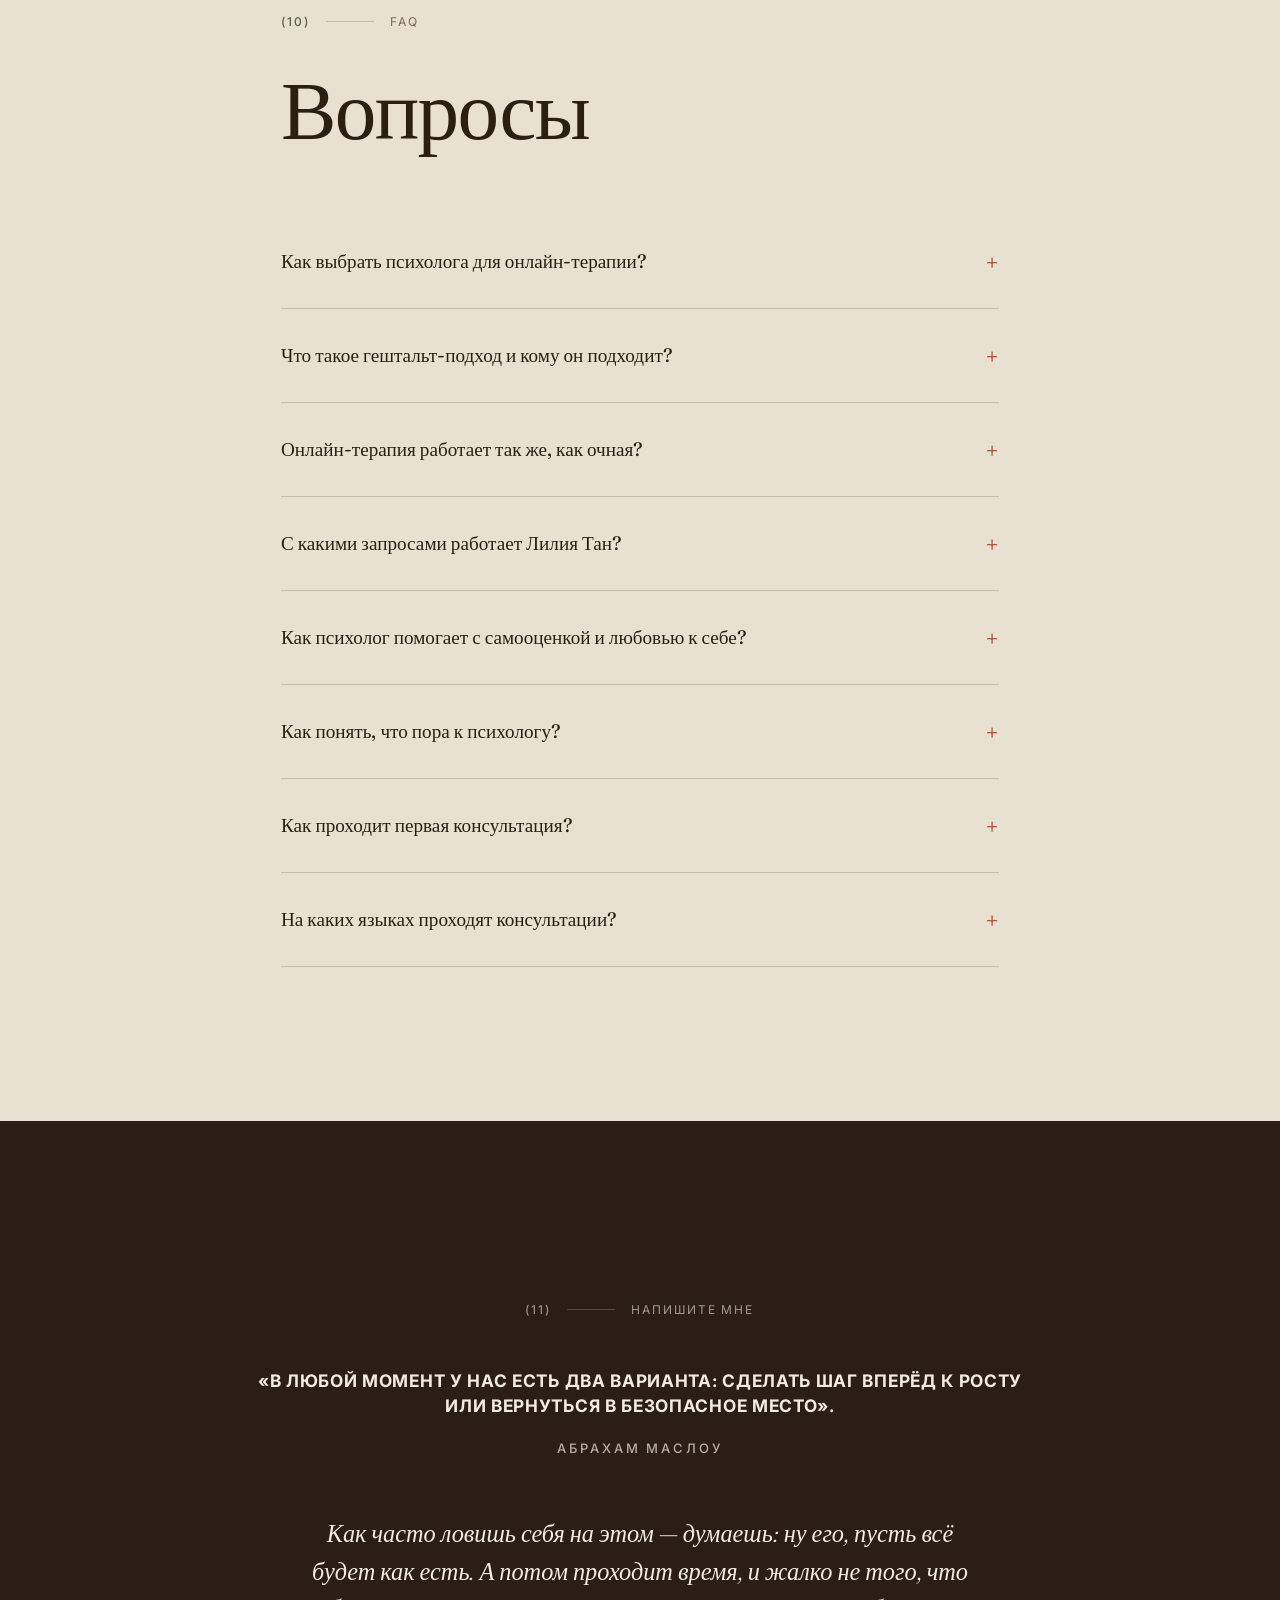
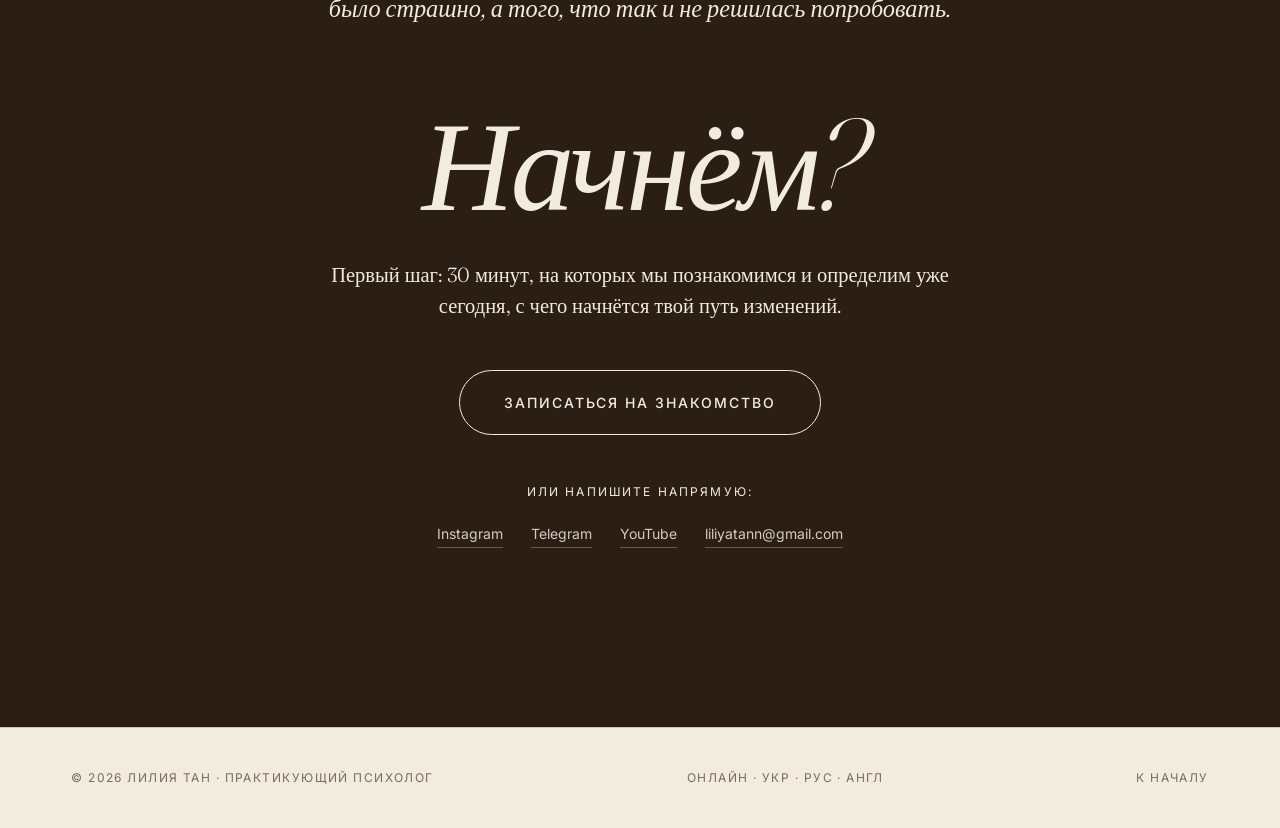
==== commit 154bcea8: "GEO: replace FAQ with 8 crawlable RU Q&A + FAQPage JSON-LD Answers now in HTML (not JS-only) so AI e" ====
--- a/index.html
+++ b/index.html
@@ -1,18 +1,90 @@
 <!DOCTYPE html>
 <html lang="ru">
 <head>
+<script type="application/ld+json">
+{
+  "@context": "https://schema.org",
+  "@type": "Person",
+  "@id": "https://lilytann.com/#person",
+  "name": "Лилия Тан",
+  "alternateName": [
+    "Лілія Тан",
+    "Liliya Tann"
+  ],
+  "jobTitle": "Психолог",
+  "url": "https://lilytann.com",
+  "image": "https://lilytann.com/og-image.jpg",
+  "description": "Лилия Тан — практикующий психолог. Гештальт-подход, теневая работа, телесность. Онлайн-консультации для взрослых. 1350+ сессий, 125+ клиентов, 3+ года практики.",
+  "knowsAbout": [
+    "гештальт-терапия",
+    "теневая работа",
+    "телесность",
+    "самооценка",
+    "любовь к себе",
+    "отношения",
+    "психотерапия",
+    "личностный рост"
+  ],
+  "knowsLanguage": [
+    "ru",
+    "uk",
+    "en"
+  ],
+  "sameAs": [
+    "https://youtube.com/@liliya_tann",
+    "https://www.instagram.com/liliya.tann",
+    "https://t.me/liliyatann"
+  ],
+  "makesOffer": {
+    "@type": "Offer",
+    "itemOffered": {
+      "@type": "Service",
+      "name": "Онлайн-консультация психолога",
+      "serviceType": "Гештальт-терапия (онлайн)"
+    }
+  }
+}
+</script>
+
   <meta charset="UTF-8">
   <meta name="viewport" content="width=device-width, initial-scale=1.0">
   <title data-i18n="meta.title">Лилия Тан — Психолог | Онлайн-консультации</title>
   <meta name="description" data-i18n-attr="content" data-i18n="meta.description" content="">
   <meta property="og:title" data-i18n-attr="content" data-i18n="meta.title" content="">
   <meta property="og:description" data-i18n-attr="content" data-i18n="meta.description" content="">
-  <meta property="og:image" content="/images/hero-main.webp">
-  <link rel="icon" href="data:image/svg+xml,%3Csvg xmlns='http://www.w3.org/2000/svg' viewBox='0 0 64 64'%3E%3Ctext y='52' font-size='52' font-family='Caveat,cursive'%3EЛТ%3C/text%3E%3C/svg%3E">
+  <meta property="og:image" content="/og-image.jpg">
+  <meta property="og:image:width" content="1200">
+  <meta property="og:image:height" content="630">
+  <meta property="og:type" content="website">
+  <meta property="og:url" content="https://lilytann.com/">
+  <meta name="twitter:card" content="summary_large_image">
+  <meta name="theme-color" content="#f5efe6">
+  <link rel="icon" type="image/x-icon" href="/favicon.ico">
+  <link rel="icon" type="image/png" sizes="16x16" href="/favicon-16.png">
+  <link rel="icon" type="image/png" sizes="32x32" href="/favicon-32.png">
+  <link rel="apple-touch-icon" sizes="180x180" href="/apple-touch-icon.png">
+  <link rel="manifest" href="/site.webmanifest">
   <link rel="preconnect" href="https://fonts.googleapis.com">
   <link rel="preconnect" href="https://fonts.gstatic.com" crossorigin>
   <link href="https://fonts.googleapis.com/css2?family=Fraunces:ital,opsz,wght@0,9..144,300;0,9..144,400;0,9..144,500;0,9..144,700;0,9..144,900;1,9..144,300;1,9..144,400;1,9..144,500;1,9..144,700&family=Inter:wght@300;400;500;600&family=Caveat:wght@400;500;600&display=swap" rel="stylesheet">
   <link rel="stylesheet" href="styles.css">
+  <script type="application/ld+json">
+  {
+    "@context": "https://schema.org",
+    "@type": "FAQPage",
+    "inLanguage": "ru",
+    "mainEntity": [
+      {"@type":"Question","name":"Как выбрать психолога для онлайн-терапии?","acceptedAnswer":{"@type":"Answer","text":"Обращайте внимание на подход, опыт и ощущение контакта на первой встрече. Важно, чтобы рядом со специалистом было безопасно быть собой. Лилия Тан работает в гештальт-подходе, провела 1350+ сессий с 125+ клиентами и предлагает познакомиться на первой консультации бесплатно, чтобы вы могли почувствовать, подходит ли вам формат, без обязательств."}},
+      {"@type":"Question","name":"Что такое гештальт-подход и кому он подходит?","acceptedAnswer":{"@type":"Answer","text":"Гештальт-терапия — это работа с тем, что происходит с вами «здесь и сейчас»: с чувствами, телесными реакциями и тем, как вы строите контакт с собой и другими. Подход подходит взрослым, которые хотят не «починить симптом», а лучше понять себя и жить иначе, глубже и честнее. Лилия работает именно так: не даёт готовых советов, а помогает услышать собственный ответ."}},
+      {"@type":"Question","name":"Онлайн-терапия работает так же, как очная?","acceptedAnswer":{"@type":"Answer","text":"Да. Для большинства запросов онлайн-формат не уступает очному: важны регулярность и контакт со специалистом, а не кабинет. Лилия работает онлайн с клиентами из Украины, Европы и со всего мира, это удобно, если вы цените гибкость и хотите выбирать психолога вне привязки к городу."}},
+      {"@type":"Question","name":"С какими запросами работает Лилия Тан?","acceptedAnswer":{"@type":"Answer","text":"Пять основных направлений: тревожность (постоянное напряжение, страхи, панические атаки), выгорание (истощение, апатия, потеря смысла), отношения (кризисы в паре, токсичные паттерны, страх близости), самооценка (неуверенность, синдром самозванца, обесценивание себя) и поиск себя (кризис идентичности, «кто я без ролей?»)."}},
+      {"@type":"Question","name":"Как психолог помогает с самооценкой и любовью к себе?","acceptedAnswer":{"@type":"Answer","text":"Работа с самооценкой — это не про «полюбить себя усилием воли», а про то, чтобы заметить, откуда взялись стыд, сравнение с другими и привычка обесценивать себя, и постепенно выстроить более устойчивое отношение к себе. В гештальт-подходе это происходит через бережное исследование, а не через давление. Это одно из ключевых направлений Лилии Тан."}},
+      {"@type":"Question","name":"Как понять, что пора к психологу?","acceptedAnswer":{"@type":"Answer","text":"Стоит обратиться, если вы давно справляетесь сами, но чувствуете постоянную тревогу, усталость, пустоту или повторяете одни и те же сценарии в отношениях. Не обязательно ждать кризиса, терапия помогает и тогда, когда «внешне всё нормально», но внутри хочется иначе."}},
+      {"@type":"Question","name":"Как проходит первая консультация?","acceptedAnswer":{"@type":"Answer","text":"Первая встреча — это знакомство: вы рассказываете, что привело, а психолог слушает и помогает прояснить запрос. У Лилии первая консультация-знакомство бесплатна, чтобы вы без обязательств почувствовали контакт и поняли, хотите ли продолжать."}},
+      {"@type":"Question","name":"На каких языках проходят консультации?","acceptedAnswer":{"@type":"Answer","text":"На русском, украинском и английском, онлайн."}}
+    ]
+  }
+  </script>
 </head>
 <body>
 
@@ -502,17 +574,16 @@
       </div>
       <h2 class="sec-title reveal" data-i18n="faq.title">Вопросы</h2>
 
+      <!-- GEO FAQ: RU text hardcoded in HTML (crawlable by AI engines), paired with FAQPage JSON-LD in <head>. -->
       <div class="faq">
-        <details class="faq-item reveal"><summary><span data-i18n="faq.1.q">Как проходит первая сессия?</span><span class="faq-icon">+</span></summary><p data-i18n="faq.1.a"></p></details>
-        <details class="faq-item reveal"><summary><span data-i18n="faq.2.q">Вы работаете онлайн?</span><span class="faq-icon">+</span></summary><p data-i18n="faq.2.a"></p></details>
-        <details class="faq-item reveal"><summary><span data-i18n="faq.3.q">На каком языке проходят сессии?</span><span class="faq-icon">+</span></summary><p data-i18n="faq.3.a"></p></details>
-        <details class="faq-item reveal"><summary><span data-i18n="faq.4.q">Сколько сессий нужно для результата?</span><span class="faq-icon">+</span></summary><p data-i18n="faq.4.a"></p></details>
-        <details class="faq-item reveal"><summary><span data-i18n="faq.5.q">С какими запросами вы работаете?</span><span class="faq-icon">+</span></summary><p data-i18n="faq.5.a"></p></details>
-        <details class="faq-item reveal"><summary><span data-i18n="faq.6.q">Как оплатить из-за границы?</span><span class="faq-icon">+</span></summary><p data-i18n="faq.6.a"></p></details>
-        <details class="faq-item reveal"><summary><span data-i18n="faq.7.q">Это конфиденциально?</span><span class="faq-icon">+</span></summary><p data-i18n="faq.7.a"></p></details>
-        <details class="faq-item reveal"><summary><span data-i18n="faq.8.q">А вдруг я начну и брошу?</span><span class="faq-icon">+</span></summary><p data-i18n="faq.8.a"></p></details>
-        <details class="faq-item reveal"><summary><span data-i18n="faq.9.q">Я не уверена, что у меня настоящая проблема</span><span class="faq-icon">+</span></summary><p data-i18n="faq.9.a"></p></details>
-        <details class="faq-item reveal"><summary><span data-i18n="faq.10.q">Я пробовала терапию — не помогло</span><span class="faq-icon">+</span></summary><p data-i18n="faq.10.a"></p></details>
+        <details class="faq-item reveal"><summary><span>Как выбрать психолога для онлайн-терапии?</span><span class="faq-icon">+</span></summary><p>Обращайте внимание на подход, опыт и ощущение контакта на первой встрече. Важно, чтобы рядом со специалистом было безопасно быть собой. Лилия Тан работает в гештальт-подходе, провела 1350+ сессий с 125+ клиентами и предлагает познакомиться на первой консультации бесплатно — чтобы вы могли почувствовать, подходит ли вам формат, без обязательств.</p></details>
+        <details class="faq-item reveal"><summary><span>Что такое гештальт-подход и кому он подходит?</span><span class="faq-icon">+</span></summary><p>Гештальт-терапия — это работа с тем, что происходит с вами «здесь и сейчас»: с чувствами, телесными реакциями и тем, как вы строите контакт с собой и другими. Подход подходит взрослым, которые хотят не «починить симптом», а лучше понять себя и жить иначе — глубже и честнее. Лилия работает именно так: не даёт готовых советов, а помогает услышать собственный ответ.</p></details>
+        <details class="faq-item reveal"><summary><span>Онлайн-терапия работает так же, как очная?</span><span class="faq-icon">+</span></summary><p>Да. Для большинства запросов онлайн-формат не уступает очному: важны регулярность и контакт со специалистом, а не кабинет. Лилия работает онлайн с клиентами из Украины, Европы и со всего мира — это удобно, если вы цените гибкость и хотите выбирать психолога вне привязки к городу.</p></details>
+        <details class="faq-item reveal"><summary><span>С какими запросами работает Лилия Тан?</span><span class="faq-icon">+</span></summary><p>Пять основных направлений: тревожность (постоянное напряжение, страхи, панические атаки), выгорание (истощение, апатия, потеря смысла), отношения (кризисы в паре, токсичные паттерны, страх близости), самооценка (неуверенность, синдром самозванца, обесценивание себя) и поиск себя (кризис идентичности, «кто я без ролей?»).</p></details>
+        <details class="faq-item reveal"><summary><span>Как психолог помогает с самооценкой и любовью к себе?</span><span class="faq-icon">+</span></summary><p>Работа с самооценкой — это не про «полюбить себя усилием воли», а про то, чтобы заметить, откуда взялись стыд, сравнение с другими и привычка обесценивать себя, и постепенно выстроить более устойчивое отношение к себе. В гештальт-подходе это происходит через бережное исследование, а не через давление. Это одно из ключевых направлений Лилии Тан.</p></details>
+        <details class="faq-item reveal"><summary><span>Как понять, что пора к психологу?</span><span class="faq-icon">+</span></summary><p>Стоит обратиться, если вы давно справляетесь сами, но чувствуете постоянную тревогу, усталость, пустоту или повторяете одни и те же сценарии в отношениях. Не обязательно ждать кризиса — терапия помогает и тогда, когда «внешне всё нормально», но внутри хочется иначе.</p></details>
+        <details class="faq-item reveal"><summary><span>Как проходит первая консультация?</span><span class="faq-icon">+</span></summary><p>Первая встреча — это знакомство: вы рассказываете, что привело, а психолог слушает и помогает прояснить запрос. У Лилии первая консультация-знакомство бесплатна, чтобы вы без обязательств почувствовали контакт и поняли, хотите ли продолжать.</p></details>
+        <details class="faq-item reveal"><summary><span>На каких языках проходят консультации?</span><span class="faq-icon">+</span></summary><p>На русском, украинском и английском — онлайн.</p></details>
       </div>
     </div>
   </section>
